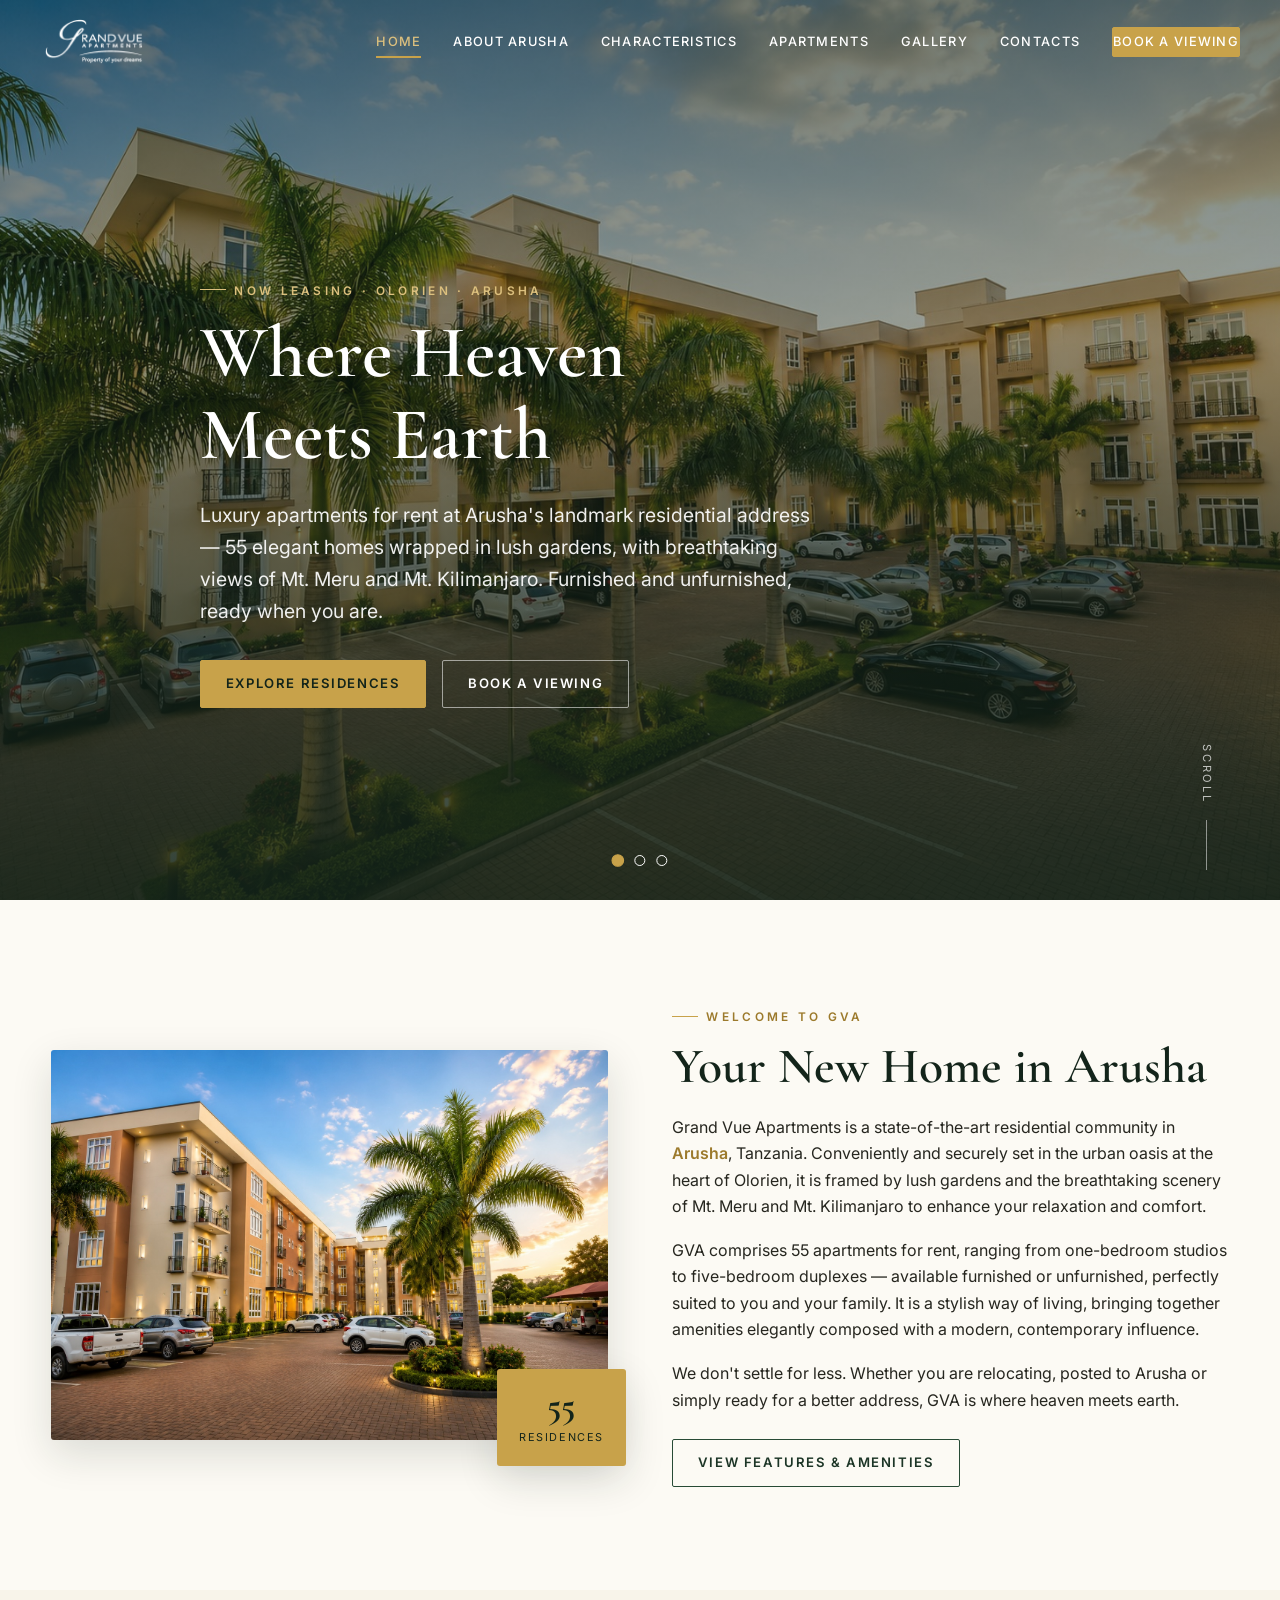
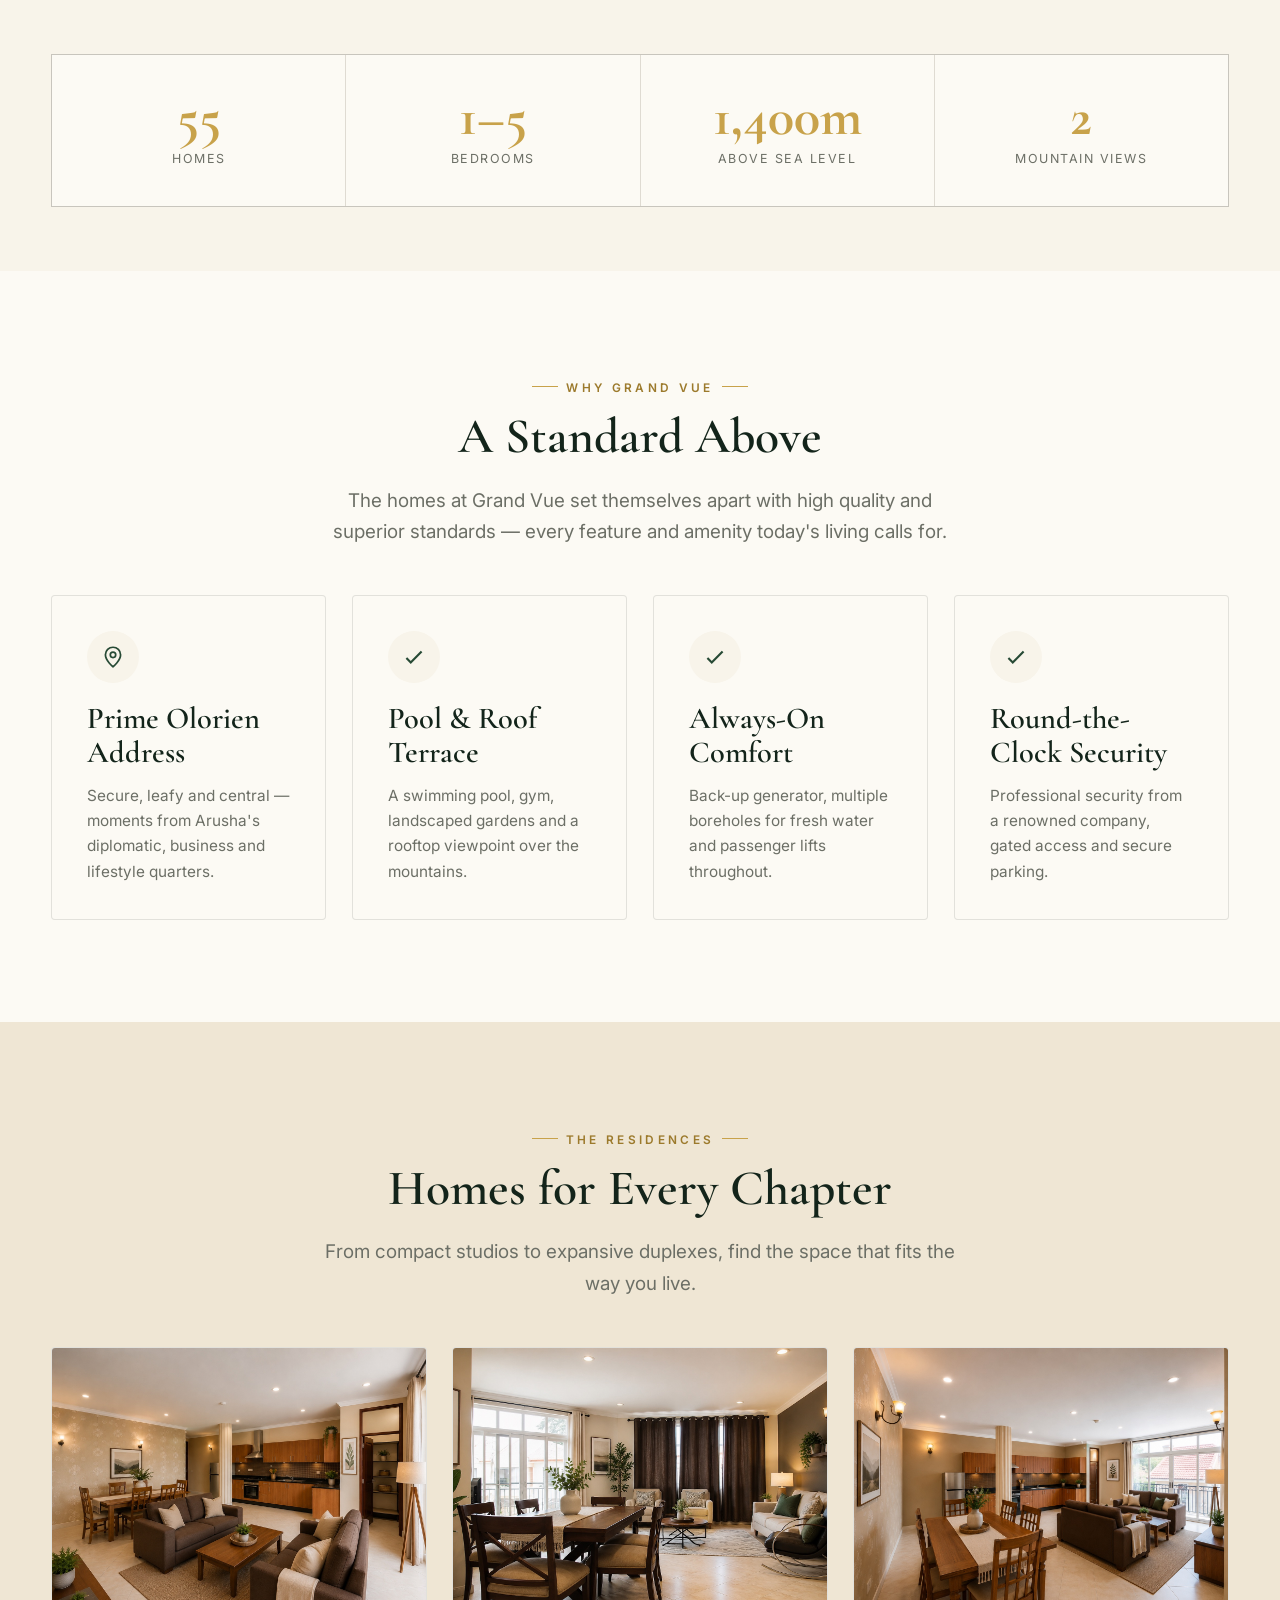
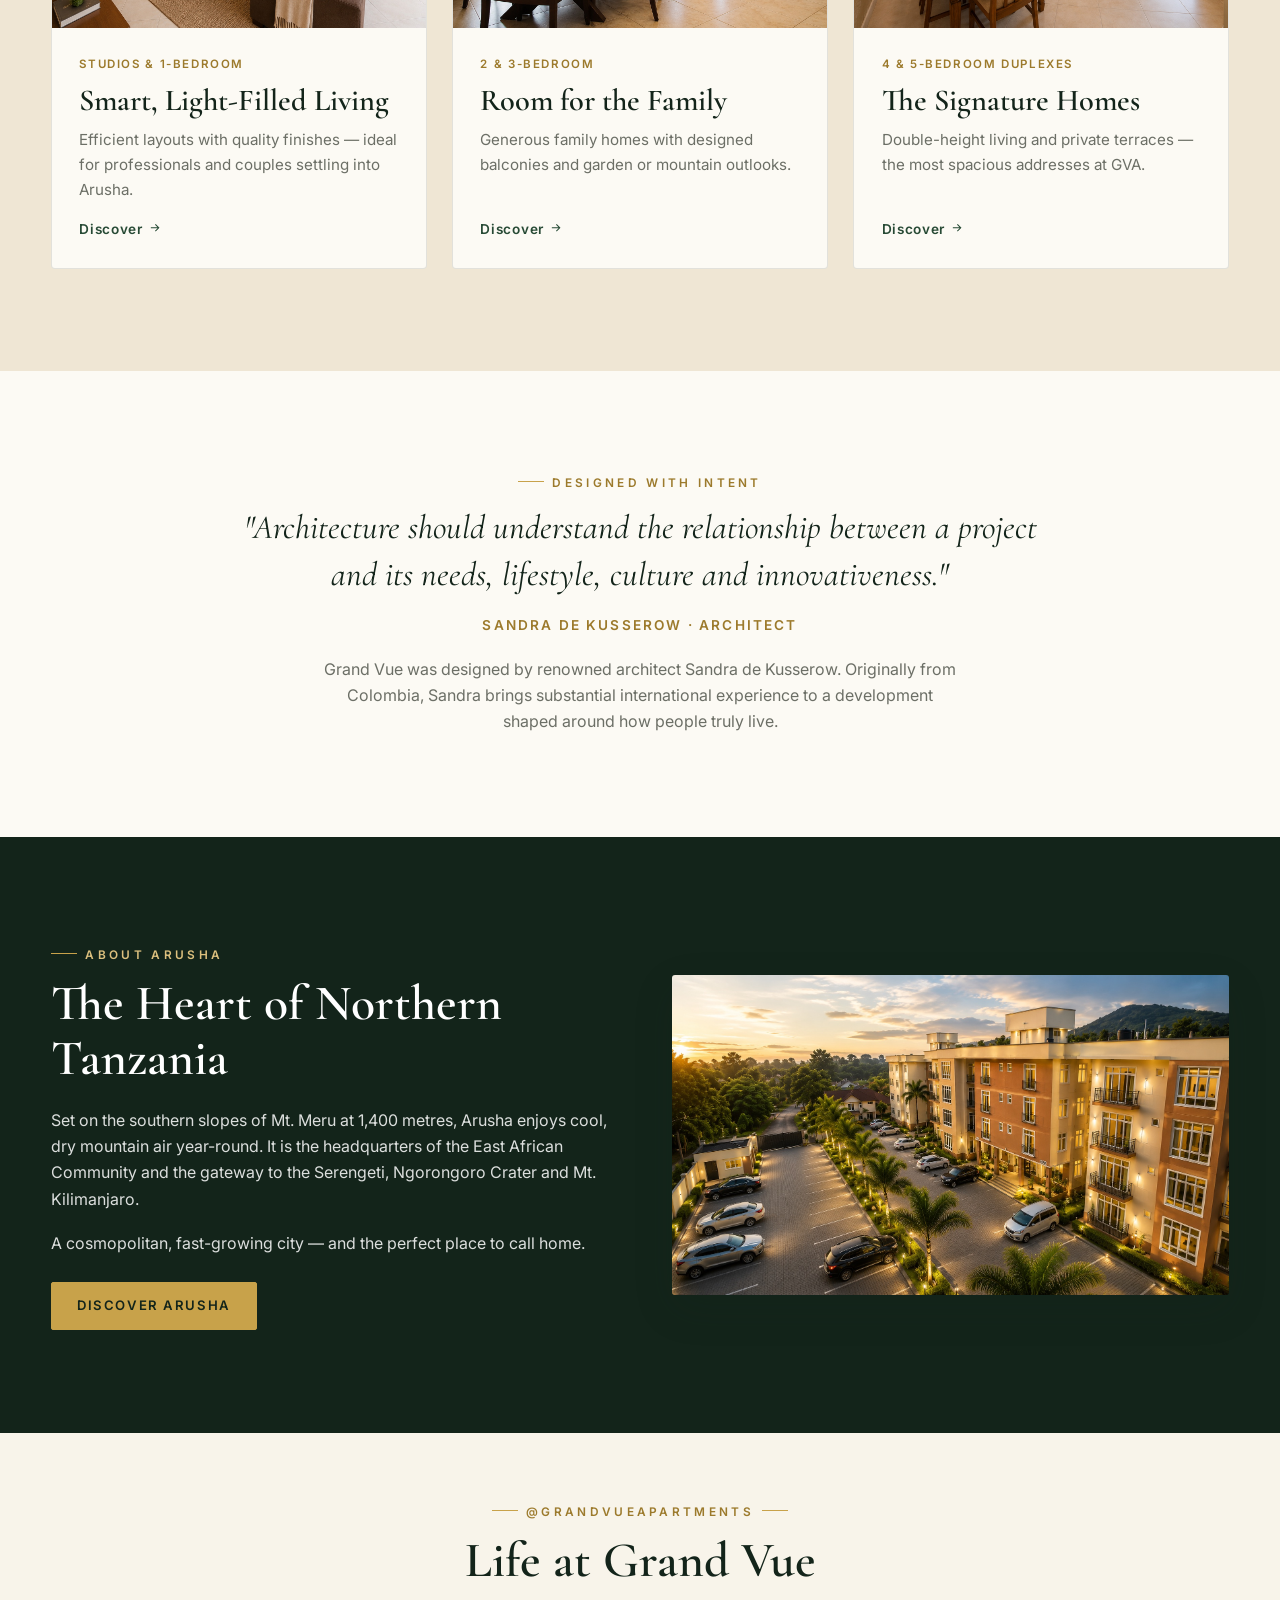
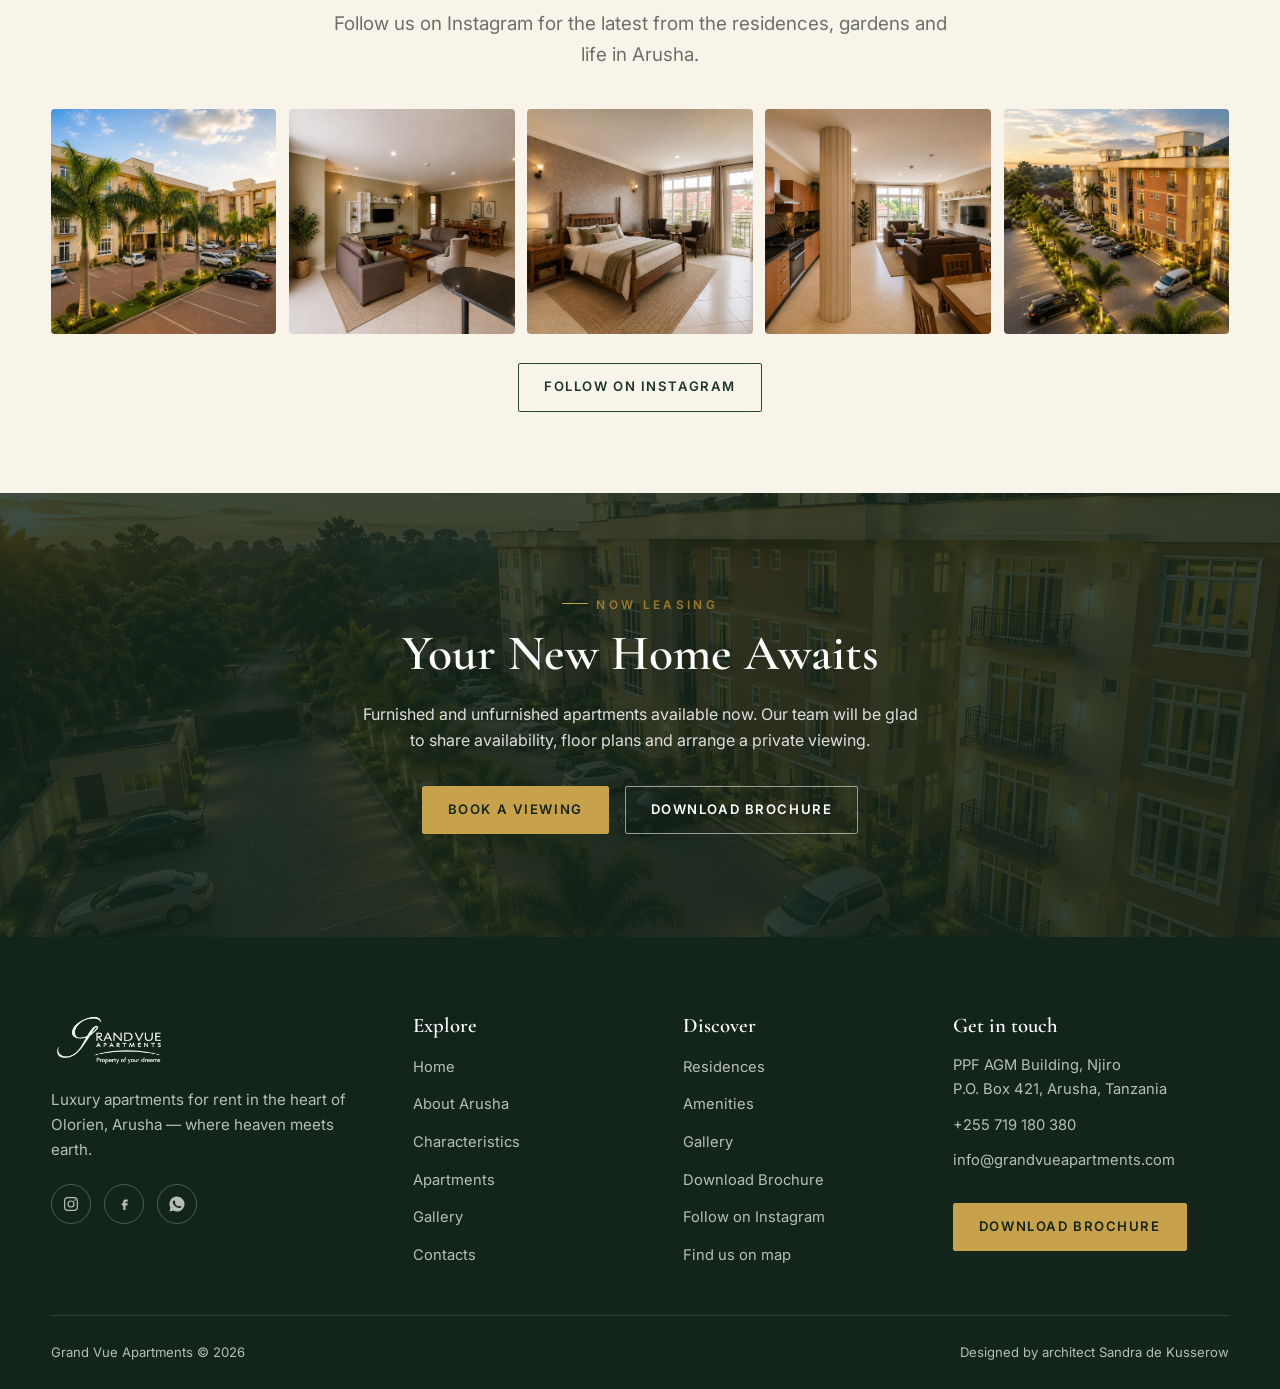
==== index.html @ 09682415 "Grand Vue site refresh: rental focus, real photography, Instagram integration - Replace old renders " ====
<!DOCTYPE html>
<html lang="en">
<head>
<meta charset="utf-8">
<meta name="viewport" content="width=device-width,initial-scale=1">
<title>Grand Vue Apartments | Luxury Apartments for Rent — Olorien, Arusha</title>
<meta name="description" content="Now leasing — Grand Vue Apartments, 55 luxury residences for rent in the heart of Olorien, Arusha. Furnished &amp; unfurnished homes with pool, gym, gardens and views of Mt. Meru and Mt. Kilimanjaro.">
<link rel="icon" href="assets/img/logo.png">
<link rel="preconnect" href="https://fonts.googleapis.com">
<link rel="preconnect" href="https://fonts.gstatic.com" crossorigin>
<link href="https://fonts.googleapis.com/css2?family=Cormorant+Garamond:ital,wght@0,500;0,600;1,500;1,600&family=Inter:wght@400;500;600&display=swap" rel="stylesheet">
<link rel="stylesheet" href="assets/css/style.css">
</head>
<body data-page="index.html">

<!-- HERO -->
<section class="hero">
  <div class="hero-slides">
    <div class="hero-slide active" style="background-image:url('assets/img/grand-vue-apartments-exterior-front.jpg')"></div>
    <div class="hero-slide" style="background-image:url('assets/img/grand-vue-apartments-exterior-palm-courtyard.jpg')"></div>
    <div class="hero-slide" style="background-image:url('assets/img/grand-vue-apartments-exterior-aerial-sunset.jpg')"></div>
  </div>
  <div class="hero-inner">
    <span class="eyebrow">Now Leasing · Olorien · Arusha</span>
    <h1>Where Heaven<br>Meets Earth</h1>
    <p>Luxury apartments for rent at Arusha's landmark residential address — 55 elegant homes wrapped in lush gardens, with breathtaking views of Mt. Meru and Mt. Kilimanjaro. Furnished and unfurnished, ready when you are.</p>
    <div class="hero-actions">
      <a href="apartments.html" class="btn btn-gold">Explore Residences</a>
      <a href="contacts.html" class="btn btn-outline">Book a Viewing</a>
    </div>
  </div>
  <div class="hero-dots" aria-label="Slideshow controls"></div>
  <div class="scroll-cue">Scroll</div>
</section>

<!-- WELCOME -->
<section class="section">
  <div class="container split">
    <div class="split-media" data-reveal>
      <img src="assets/img/grand-vue-apartments-exterior-palm-courtyard.jpg" alt="Grand Vue Apartments courtyard with palms and gardens at golden hour">
      <div class="badge"><b>55</b><span>Residences</span></div>
    </div>
    <div data-reveal data-delay="1">
      <span class="eyebrow">Welcome to GVA</span>
      <h2>Your New Home in Arusha</h2>
      <p>Grand Vue Apartments is a state-of-the-art residential community in <a href="about-arusha.html" style="color:var(--gold-dark);font-weight:600">Arusha</a>, Tanzania. Conveniently and securely set in the urban oasis at the heart of Olorien, it is framed by lush gardens and the breathtaking scenery of Mt. Meru and Mt. Kilimanjaro to enhance your relaxation and comfort.</p>
      <p>GVA comprises 55 apartments for rent, ranging from one-bedroom studios to five-bedroom duplexes — available furnished or unfurnished, perfectly suited to you and your family. It is a stylish way of living, bringing together amenities elegantly composed with a modern, contemporary influence.</p>
      <p style="margin-bottom:1.6rem">We don't settle for less. Whether you are relocating, posted to Arusha or simply ready for a better address, GVA is where heaven meets earth.</p>
      <a href="characteristics.html" class="btn btn-ghost">View Features &amp; Amenities</a>
    </div>
  </div>
</section>

<!-- STATS -->
<section class="section tight bg-cream">
  <div class="container">
    <div class="stats" data-reveal>
      <div class="stat"><b>55</b><span>Homes</span></div>
      <div class="stat"><b>1&ndash;5</b><span>Bedrooms</span></div>
      <div class="stat"><b>1,400m</b><span>Above Sea Level</span></div>
      <div class="stat"><b>2</b><span>Mountain Views</span></div>
    </div>
  </div>
</section>

<!-- HIGHLIGHTS -->
<section class="section">
  <div class="container">
    <div class="center" data-reveal style="max-width:640px;margin-inline:auto;margin-bottom:3rem">
      <span class="eyebrow">Why Grand Vue</span>
      <h2>A Standard Above</h2>
      <p class="lead">The homes at Grand Vue set themselves apart with high quality and superior standards — every feature and amenity today's living calls for.</p>
    </div>
    <div class="grid grid-4">
      <div class="card" data-reveal>
        <div class="ic" data-icon="pin"></div>
        <h3>Prime Olorien Address</h3>
        <p>Secure, leafy and central — moments from Arusha's diplomatic, business and lifestyle quarters.</p>
      </div>
      <div class="card" data-reveal data-delay="1">
        <div class="ic" data-icon="check"></div>
        <h3>Pool &amp; Roof Terrace</h3>
        <p>A swimming pool, gym, landscaped gardens and a rooftop viewpoint over the mountains.</p>
      </div>
      <div class="card" data-reveal data-delay="2">
        <div class="ic" data-icon="check"></div>
        <h3>Always-On Comfort</h3>
        <p>Back-up generator, multiple boreholes for fresh water and passenger lifts throughout.</p>
      </div>
      <div class="card" data-reveal data-delay="3">
        <div class="ic" data-icon="check"></div>
        <h3>Round-the-Clock Security</h3>
        <p>Professional security from a renowned company, gated access and secure parking.</p>
      </div>
    </div>
  </div>
</section>

<!-- RESIDENCES TEASER -->
<section class="section bg-sand">
  <div class="container">
    <div class="center" data-reveal style="max-width:640px;margin-inline:auto;margin-bottom:3rem">
      <span class="eyebrow">The Residences</span>
      <h2>Homes for Every Chapter</h2>
      <p class="lead">From compact studios to expansive duplexes, find the space that fits the way you live.</p>
    </div>
    <div class="grid grid-3">
      <article class="res-card" data-reveal>
        <div class="media"><img src="assets/img/grand-vue-apartments-living-room-twin-sofas.jpg" alt="Furnished living room with twin sofas at Grand Vue Apartments"></div>
        <div class="body">
          <span class="tag">Studios &amp; 1-Bedroom</span>
          <h3>Smart, Light-Filled Living</h3>
          <p>Efficient layouts with quality finishes — ideal for professionals and couples settling into Arusha.</p>
          <a href="apartments.html" class="arrow">Discover <span data-icon="arrow"></span></a>
        </div>
      </article>
      <article class="res-card" data-reveal data-delay="1">
        <div class="media"><img src="assets/img/grand-vue-apartments-dining-living-area.jpg" alt="Open dining and living area in a family apartment at Grand Vue"></div>
        <div class="body">
          <span class="tag">2 &amp; 3-Bedroom</span>
          <h3>Room for the Family</h3>
          <p>Generous family homes with designed balconies and garden or mountain outlooks.</p>
          <a href="apartments.html" class="arrow">Discover <span data-icon="arrow"></span></a>
        </div>
      </article>
      <article class="res-card" data-reveal data-delay="2">
        <div class="media"><img src="assets/img/grand-vue-apartments-open-plan-kitchen-dining-living.jpg" alt="Open-plan kitchen, dining and living space in a duplex at Grand Vue"></div>
        <div class="body">
          <span class="tag">4 &amp; 5-Bedroom Duplexes</span>
          <h3>The Signature Homes</h3>
          <p>Double-height living and private terraces — the most spacious addresses at GVA.</p>
          <a href="apartments.html" class="arrow">Discover <span data-icon="arrow"></span></a>
        </div>
      </article>
    </div>
  </div>
</section>

<!-- ARCHITECT QUOTE -->
<section class="section">
  <div class="container quote" data-reveal>
    <span class="eyebrow center" style="display:block">Designed With Intent</span>
    <blockquote>"Architecture should understand the relationship between a project and its needs, lifestyle, culture and innovativeness."</blockquote>
    <p class="by">Sandra de Kusserow · Architect</p>
    <p style="color:var(--muted);max-width:640px;margin:1.2rem auto 0">Grand Vue was designed by renowned architect Sandra de Kusserow. Originally from Colombia, Sandra brings substantial international experience to a development shaped around how people truly live.</p>
  </div>
</section>

<!-- LOCATION TEASER -->
<section class="section bg-green">
  <div class="container split">
    <div data-reveal>
      <span class="eyebrow">About Arusha</span>
      <h2>The Heart of Northern Tanzania</h2>
      <p>Set on the southern slopes of Mt. Meru at 1,400 metres, Arusha enjoys cool, dry mountain air year-round. It is the headquarters of the East African Community and the gateway to the Serengeti, Ngorongoro Crater and Mt. Kilimanjaro.</p>
      <p style="margin-bottom:1.6rem">A cosmopolitan, fast-growing city — and the perfect place to call home.</p>
      <a href="about-arusha.html" class="btn btn-gold">Discover Arusha</a>
    </div>
    <div class="split-media" data-reveal data-delay="1">
      <img src="assets/img/grand-vue-apartments-exterior-aerial-sunset.jpg" alt="Aerial sunset view of Grand Vue Apartments in Olorien, Arusha">
    </div>
  </div>
</section>

<!-- INSTAGRAM -->
<section class="section tight bg-cream">
  <div class="container">
    <div class="center" data-reveal style="max-width:640px;margin-inline:auto;margin-bottom:2.4rem">
      <span class="eyebrow">@grandvueapartments</span>
      <h2>Life at Grand Vue</h2>
      <p class="lead">Follow us on Instagram for the latest from the residences, gardens and life in Arusha.</p>
    </div>
    <div class="ig-strip" data-reveal>
      <a href="https://www.instagram.com/grandvueapartments/" target="_blank" rel="noopener" aria-label="Grand Vue Apartments on Instagram"><img src="assets/img/grand-vue-apartments-exterior-front.jpg" alt="Grand Vue Apartments front elevation with palm-lined parking" loading="lazy"><span class="ig-ic" data-icon="ig"></span></a>
      <a href="https://www.instagram.com/grandvueapartments/" target="_blank" rel="noopener" aria-label="Grand Vue Apartments on Instagram"><img src="assets/img/grand-vue-apartments-living-room-lounge-tv-01.jpg" alt="Furnished lounge with TV at Grand Vue Apartments" loading="lazy"><span class="ig-ic" data-icon="ig"></span></a>
      <a href="https://www.instagram.com/grandvueapartments/" target="_blank" rel="noopener" aria-label="Grand Vue Apartments on Instagram"><img src="assets/img/grand-vue-apartments-master-bedroom-balcony-view.jpg" alt="Master bedroom with balcony view at Grand Vue Apartments" loading="lazy"><span class="ig-ic" data-icon="ig"></span></a>
      <a href="https://www.instagram.com/grandvueapartments/" target="_blank" rel="noopener" aria-label="Grand Vue Apartments on Instagram"><img src="assets/img/grand-vue-apartments-kitchen-open-plan.jpg" alt="Modern open-plan kitchen at Grand Vue Apartments" loading="lazy"><span class="ig-ic" data-icon="ig"></span></a>
      <a href="https://www.instagram.com/grandvueapartments/" target="_blank" rel="noopener" aria-label="Grand Vue Apartments on Instagram"><img src="assets/img/grand-vue-apartments-exterior-aerial-sunset.jpg" alt="Sunset over Grand Vue Apartments, Arusha" loading="lazy"><span class="ig-ic" data-icon="ig"></span></a>
    </div>
    <p class="center" style="margin-top:1.8rem" data-reveal><a href="https://www.instagram.com/grandvueapartments/" target="_blank" rel="noopener" class="btn btn-ghost">Follow on Instagram</a></p>
  </div>
</section>

<!-- CTA -->
<section class="cta-band" style="background-image:url('assets/img/grand-vue-apartments-exterior-aerial-sunset.jpg')">
  <div class="container" data-reveal>
    <span class="eyebrow center" style="display:block">Now Leasing</span>
    <h2>Your New Home Awaits</h2>
    <p>Furnished and unfurnished apartments available now. Our team will be glad to share availability, floor plans and arrange a private viewing.</p>
    <div class="cta-actions">
      <a href="contacts.html" class="btn btn-gold">Book a Viewing</a>
      <a href="assets/GVA-Brochure.pdf" target="_blank" rel="noopener" class="btn btn-outline">Download Brochure</a>
    </div>
  </div>
</section>

<script src="assets/js/main.js"></script>
</body>
</html>
---- assets/css/style.css ----
/* ===========================================================
   Grand Vue Apartments — 2026 refresh
   Palette: deep forest green + brass gold + warm cream
   Type: Cormorant Garamond (display) + Inter (body)
   =========================================================== */

:root{
  --green-900:#13241a;
  --green-800:#1c3526;
  --green-700:#274a35;
  --green-600:#356147;
  --gold:#c8a24a;
  --gold-light:#dcc07e;
  --gold-dark:#9c7a2c;
  --cream:#f8f4ea;
  --sand:#efe6d4;
  --paper:#fcfaf4;
  --ink:#26261f;
  --muted:#6c6f66;
  --line:rgba(0,0,0,.10);
  --white:#ffffff;
  --shadow-sm:0 4px 18px rgba(19,36,26,.08);
  --shadow-md:0 14px 40px rgba(19,36,26,.14);
  --header-h:84px;
  --maxw:1200px;
  --ease:cubic-bezier(.22,.61,.36,1);
}

*,*::before,*::after{box-sizing:border-box}
html{scroll-behavior:smooth}
body{
  margin:0;
  font-family:"Inter",-apple-system,BlinkMacSystemFont,"Segoe UI",sans-serif;
  color:var(--ink);
  background:var(--paper);
  line-height:1.65;
  -webkit-font-smoothing:antialiased;
  overflow-x:hidden;
}
img{max-width:100%;display:block}
a{color:inherit;text-decoration:none}
h1,h2,h3,h4{font-family:"Cormorant Garamond",Georgia,serif;font-weight:600;line-height:1.12;margin:0 0 .4em;color:var(--green-900)}
h1{font-size:clamp(2.6rem,6vw,4.6rem)}
h2{font-size:clamp(2rem,4vw,3.1rem)}
h3{font-size:clamp(1.4rem,2.4vw,1.9rem)}
p{margin:0 0 1.1em}
.container{width:min(var(--maxw),92%);margin-inline:auto}
.eyebrow{
  font-family:"Inter",sans-serif;
  font-size:.74rem;letter-spacing:.28em;text-transform:uppercase;
  color:var(--gold-dark);font-weight:600;margin:0 0 .9em;display:inline-block;
}
.eyebrow::before{content:"";display:inline-block;width:26px;height:1px;background:var(--gold);vertical-align:middle;margin-right:.7em;transform:translateY(-2px)}
.lead{font-size:1.18rem;color:var(--muted)}
.center{text-align:center}
.center .eyebrow::after{content:"";display:inline-block;width:26px;height:1px;background:var(--gold);vertical-align:middle;margin-left:.7em;transform:translateY(-2px)}

/* ---------- Buttons ---------- */
.btn{
  display:inline-flex;align-items:center;gap:.55em;
  font-family:"Inter",sans-serif;font-weight:600;font-size:.82rem;
  letter-spacing:.12em;text-transform:uppercase;
  padding:.95em 1.9em;border-radius:2px;cursor:pointer;border:1px solid transparent;
  transition:all .35s var(--ease);
}
.btn-gold{background:var(--gold);color:var(--green-900);border-color:var(--gold)}
.btn-gold:hover{background:var(--gold-dark);border-color:var(--gold-dark);color:#fff;transform:translateY(-2px);box-shadow:var(--shadow-sm)}
.btn-outline{background:transparent;color:#fff;border-color:rgba(255,255,255,.55)}
.btn-outline:hover{background:#fff;color:var(--green-900);border-color:#fff;transform:translateY(-2px)}
.btn-dark{background:var(--green-800);color:#fff;border-color:var(--green-800)}
.btn-dark:hover{background:var(--green-900);transform:translateY(-2px);box-shadow:var(--shadow-sm)}
.btn-ghost{background:transparent;color:var(--green-800);border-color:var(--green-700)}
.btn-ghost:hover{background:var(--green-800);color:#fff;transform:translateY(-2px)}

/* ---------- Header ---------- */
.site-header{
  position:fixed;inset:0 0 auto 0;z-index:100;height:var(--header-h);
  display:flex;align-items:center;
  transition:background .4s var(--ease),box-shadow .4s var(--ease),height .4s var(--ease);
}
.site-header .container{display:flex;align-items:center;justify-content:space-between;gap:1.5rem;width:min(var(--maxw),94%)}
.brand{display:flex;align-items:center;gap:.7rem}
.brand img{height:50px;width:auto;filter:brightness(0) invert(1)}
.nav{display:flex;align-items:center;gap:2rem}
.nav a{
  font-size:.8rem;letter-spacing:.1em;text-transform:uppercase;font-weight:500;
  color:#fff;position:relative;padding:.3em 0;transition:color .3s;
}
.nav a::after{content:"";position:absolute;left:0;bottom:-2px;width:0;height:2px;background:var(--gold);transition:width .3s var(--ease)}
.nav a:hover::after,.nav a.active::after{width:100%}
.nav a.active{color:var(--gold-light)}
.header-cta{display:inline-flex}
/* scrolled state */
.site-header.scrolled{background:var(--green-900);box-shadow:0 6px 24px rgba(0,0,0,.18);height:72px}
/* solid header on interior pages before scroll */
.site-header.solid{background:var(--green-900)}

.nav-toggle{display:none;background:none;border:0;cursor:pointer;width:34px;height:26px;position:relative;z-index:120}
.nav-toggle span{position:absolute;left:0;height:2px;width:100%;background:#fff;transition:.3s var(--ease)}
.nav-toggle span:nth-child(1){top:2px}
.nav-toggle span:nth-child(2){top:12px}
.nav-toggle span:nth-child(3){top:22px}
body.nav-open .nav-toggle span:nth-child(1){top:12px;transform:rotate(45deg)}
body.nav-open .nav-toggle span:nth-child(2){opacity:0}
body.nav-open .nav-toggle span:nth-child(3){top:12px;transform:rotate(-45deg)}

/* ---------- Hero ---------- */
.hero{position:relative;min-height:100vh;display:flex;align-items:center;color:#fff;overflow:hidden}
.hero-slides{position:absolute;inset:0;z-index:0}
.hero-slide{position:absolute;inset:0;background-size:cover;background-position:center;opacity:0;transform:scale(1.08);transition:opacity 1.6s var(--ease),transform 7s linear}
.hero-slide.active{opacity:1;transform:scale(1)}
.hero::after{content:"";position:absolute;inset:0;z-index:1;
  background:linear-gradient(180deg,rgba(19,36,26,.60) 0%,rgba(19,36,26,.42) 38%,rgba(19,36,26,.62) 62%,rgba(19,36,26,.88) 100%)}
.hero-inner{position:relative;z-index:2;width:min(var(--maxw),92%);margin-inline:auto;padding-top:var(--header-h);max-width:880px}
.hero h1{color:#fff;text-shadow:0 2px 30px rgba(0,0,0,.35);margin-bottom:.3em}
.hero .eyebrow{color:var(--gold-light)}
.hero .eyebrow::before{background:var(--gold-light)}
.hero p{font-size:1.22rem;max-width:620px;color:rgba(255,255,255,.92);margin-bottom:2rem}
.hero-actions{display:flex;gap:1rem;flex-wrap:wrap}
.hero-dots{position:absolute;bottom:34px;left:50%;transform:translateX(-50%);z-index:3;display:flex;gap:.7rem}
.hero-dots button{width:11px;height:11px;border-radius:50%;border:1px solid #fff;background:transparent;cursor:pointer;padding:0;transition:.3s}
.hero-dots button.active{background:var(--gold);border-color:var(--gold);transform:scale(1.15)}
.scroll-cue{position:absolute;bottom:30px;right:5%;z-index:3;writing-mode:vertical-rl;font-size:.7rem;letter-spacing:.25em;text-transform:uppercase;color:rgba(255,255,255,.7);display:flex;align-items:center;gap:1rem}
.scroll-cue::after{content:"";width:1px;height:50px;background:rgba(255,255,255,.5);animation:cue 2s var(--ease) infinite}
@keyframes cue{0%{transform:scaleY(0);transform-origin:top}50%{transform:scaleY(1);transform-origin:top}51%{transform-origin:bottom}100%{transform:scaleY(0);transform-origin:bottom}}

/* ---------- Page banner (interior) ---------- */
.page-banner{position:relative;min-height:52vh;display:flex;align-items:center;color:#fff;background-size:cover;background-position:center;margin-bottom:0}
.page-banner::after{content:"";position:absolute;inset:0;background:linear-gradient(180deg,rgba(19,36,26,.5),rgba(19,36,26,.78))}
.page-banner .container{position:relative;z-index:2;padding-top:var(--header-h)}
.page-banner h1{color:#fff}
.crumbs{font-size:.8rem;letter-spacing:.06em;color:rgba(255,255,255,.8)}
.crumbs a:hover{color:var(--gold-light)}

/* ---------- Sections ---------- */
section{position:relative}
.section{padding:clamp(4rem,8vw,7rem) 0}
.section.tight{padding:clamp(3rem,5vw,4.5rem) 0}
.bg-cream{background:var(--cream)}
.bg-sand{background:var(--sand)}
.bg-green{background:var(--green-900);color:rgba(255,255,255,.85)}
.bg-green h1,.bg-green h2,.bg-green h3{color:#fff}
.bg-green .eyebrow{color:var(--gold-light)}

.split{display:grid;grid-template-columns:1fr 1fr;gap:clamp(2rem,5vw,4.5rem);align-items:center}
.split.reverse .split-media{order:2}
.split-media{position:relative}
.split-media img{border-radius:3px;box-shadow:var(--shadow-md);width:100%;height:100%;object-fit:cover}
.split-media .badge{position:absolute;bottom:-26px;right:-18px;background:var(--gold);color:var(--green-900);padding:1.1rem 1.4rem;border-radius:3px;box-shadow:var(--shadow-md);text-align:center}
.split-media .badge b{font-family:"Cormorant Garamond",serif;font-size:2.2rem;display:block;line-height:1}
.split-media .badge span{font-size:.68rem;letter-spacing:.14em;text-transform:uppercase}

/* ---------- Stats ---------- */
.stats{display:grid;grid-template-columns:repeat(4,1fr);gap:1px;background:var(--line);border:1px solid var(--line)}
.stat{background:var(--paper);padding:2.2rem 1rem;text-align:center}
.bg-green .stats{background:rgba(255,255,255,.12);border-color:rgba(255,255,255,.12)}
.bg-green .stat{background:var(--green-900)}
.stat b{font-family:"Cormorant Garamond",serif;font-size:clamp(2.4rem,5vw,3.4rem);color:var(--gold);display:block;line-height:1}
.stat span{font-size:.78rem;letter-spacing:.12em;text-transform:uppercase;color:var(--muted)}
.bg-green .stat span{color:rgba(255,255,255,.7)}

/* ---------- Feature cards ---------- */
.grid{display:grid;gap:1.6rem}
.grid-3{grid-template-columns:repeat(3,1fr)}
.grid-4{grid-template-columns:repeat(4,1fr)}
.grid-2{grid-template-columns:repeat(2,1fr)}
.card{background:var(--paper);border:1px solid var(--line);border-radius:4px;padding:2.2rem;transition:transform .4s var(--ease),box-shadow .4s var(--ease),border-color .4s}
.card:hover{transform:translateY(-6px);box-shadow:var(--shadow-md);border-color:transparent}
.card .ic{width:52px;height:52px;display:grid;place-items:center;border-radius:50%;background:var(--cream);color:var(--green-700);margin-bottom:1.2rem}
.card .ic svg{width:26px;height:26px}
.card h3{margin-bottom:.4em}
.card p{color:var(--muted);margin:0;font-size:.96rem}

/* amenity list */
.amenity-grid{display:grid;grid-template-columns:repeat(3,1fr);gap:1.4rem 2.2rem}
.amenity{display:flex;align-items:flex-start;gap:.9rem;padding-bottom:1.2rem;border-bottom:1px solid var(--line)}
.amenity svg{width:22px;height:22px;color:var(--gold-dark);flex:0 0 auto;margin-top:3px}
.amenity b{display:block;font-family:"Inter",sans-serif;font-weight:600;color:var(--ink)}
.amenity small{color:var(--muted);font-size:.85rem}

/* residences */
.res-card{background:var(--paper);border:1px solid var(--line);border-radius:4px;overflow:hidden;display:flex;flex-direction:column;transition:transform .4s var(--ease),box-shadow .4s var(--ease)}
.res-card:hover{transform:translateY(-6px);box-shadow:var(--shadow-md)}
.res-card .media{aspect-ratio:4/3;overflow:hidden}
.res-card .media img{width:100%;height:100%;object-fit:cover;transition:transform .8s var(--ease)}
.res-card:hover .media img{transform:scale(1.07)}
.res-card .body{padding:1.7rem;display:flex;flex-direction:column;gap:.6rem;flex:1}
.res-card .tag{font-size:.72rem;letter-spacing:.14em;text-transform:uppercase;color:var(--gold-dark);font-weight:600}
.res-card h3{margin:0}
.res-card p{color:var(--muted);font-size:.95rem;margin:0;flex:1}
.res-card .arrow{font-weight:600;color:var(--green-700);font-size:.85rem;letter-spacing:.05em;display:inline-flex;align-items:center;gap:.4em;margin-top:.4rem}
.res-card:hover .arrow{color:var(--gold-dark)}

/* ---------- Gallery ---------- */
.gallery-grid{display:grid;grid-template-columns:repeat(3,1fr);gap:1rem}
.gallery-grid .gitem{position:relative;overflow:hidden;border-radius:4px;cursor:pointer;aspect-ratio:16/10}
.gallery-grid .gitem img{width:100%;height:100%;object-fit:cover;transition:transform .8s var(--ease)}
.gallery-grid .gitem:hover img{transform:scale(1.08)}
.gallery-grid .gitem::after{content:"⤢";position:absolute;inset:0;display:grid;place-items:center;color:#fff;font-size:1.6rem;background:rgba(19,36,26,.35);opacity:0;transition:.4s}
.gallery-grid .gitem:hover::after{opacity:1}
.gallery-grid .wide{grid-column:span 2}

/* lightbox */
.lightbox{position:fixed;inset:0;z-index:200;background:rgba(10,18,13,.94);display:none;align-items:center;justify-content:center;padding:4vw}
.lightbox.open{display:flex}
.lightbox img{max-width:92vw;max-height:86vh;border-radius:3px;box-shadow:0 20px 60px rgba(0,0,0,.5)}
.lightbox .lb-close,.lightbox .lb-nav{position:absolute;background:rgba(255,255,255,.12);border:1px solid rgba(255,255,255,.3);color:#fff;width:50px;height:50px;border-radius:50%;cursor:pointer;font-size:1.3rem;display:grid;place-items:center;transition:.3s}
.lightbox .lb-close:hover,.lightbox .lb-nav:hover{background:var(--gold);color:var(--green-900);border-color:var(--gold)}
.lightbox .lb-close{top:24px;right:24px}
.lightbox .lb-prev{left:24px;top:50%;transform:translateY(-50%)}
.lightbox .lb-next{right:24px;top:50%;transform:translateY(-50%)}

/* ---------- Instagram strip ---------- */
.ig-strip{display:grid;grid-template-columns:repeat(5,1fr);gap:.8rem}
.ig-strip a{position:relative;display:block;overflow:hidden;border-radius:4px;aspect-ratio:1/1}
.ig-strip img{width:100%;height:100%;object-fit:cover;transition:transform .8s var(--ease)}
.ig-strip a:hover img{transform:scale(1.08)}
.ig-strip a::after{content:"";position:absolute;inset:0;background:rgba(19,36,26,.45);opacity:0;transition:.4s}
.ig-strip a:hover::after{opacity:1}
.ig-strip a .ig-ic{position:absolute;inset:0;display:grid;place-items:center;z-index:2;color:#fff;opacity:0;transition:.4s}
.ig-strip a:hover .ig-ic{opacity:1}
.ig-strip a .ig-ic svg{width:30px;height:30px}
@media(max-width:960px){.ig-strip{grid-template-columns:repeat(3,1fr)}.ig-strip a:nth-child(n+7){display:none}}
@media(max-width:720px){.ig-strip{grid-template-columns:repeat(2,1fr)}}

/* ---------- Architect quote ---------- */
.quote{max-width:820px;margin-inline:auto;text-align:center}
.quote blockquote{font-family:"Cormorant Garamond",serif;font-size:clamp(1.5rem,3vw,2.1rem);line-height:1.4;color:var(--green-900);font-style:italic;margin:0 0 1rem}
.quote .by{font-size:.85rem;letter-spacing:.16em;text-transform:uppercase;color:var(--gold-dark);font-weight:600}

/* ---------- CTA band ---------- */
.cta-band{position:relative;color:#fff;text-align:center;background-size:cover;background-position:center;padding:clamp(4rem,8vw,6.5rem) 0}
.cta-band::after{content:"";position:absolute;inset:0;background:linear-gradient(rgba(19,36,26,.82),rgba(19,36,26,.88))}
.cta-band .container{position:relative;z-index:2}
.cta-band h2{color:#fff}
.cta-band p{color:rgba(255,255,255,.85);max-width:560px;margin-inline:auto 0;margin-inline:auto;margin-bottom:2rem}
.cta-actions{display:flex;gap:1rem;justify-content:center;flex-wrap:wrap}

/* ---------- Contact ---------- */
.contact-grid{display:grid;grid-template-columns:1.1fr .9fr;gap:clamp(2rem,5vw,4rem);align-items:start}
.form-field{margin-bottom:1.2rem}
.form-field label{display:block;font-size:.78rem;letter-spacing:.1em;text-transform:uppercase;font-weight:600;color:var(--muted);margin-bottom:.45rem}
.form-field input,.form-field select,.form-field textarea{
  width:100%;padding:.85rem 1rem;border:1px solid var(--line);border-radius:3px;
  font-family:inherit;font-size:.97rem;background:#fff;color:var(--ink);transition:border-color .3s,box-shadow .3s;
}
.form-field input:focus,.form-field select:focus,.form-field textarea:focus{outline:none;border-color:var(--gold);box-shadow:0 0 0 3px rgba(200,162,74,.18)}
.form-row{display:grid;grid-template-columns:1fr 1fr;gap:1.2rem}
.contact-info{background:var(--green-900);color:rgba(255,255,255,.85);padding:2.4rem;border-radius:4px}
.contact-info h3{color:#fff}
.contact-info .ci{display:flex;gap:1rem;align-items:flex-start;padding:1rem 0;border-bottom:1px solid rgba(255,255,255,.12)}
.contact-info .ci:last-child{border-bottom:0}
.contact-info .ci svg{width:22px;height:22px;color:var(--gold);flex:0 0 auto;margin-top:3px}
.contact-info .ci small{display:block;font-size:.72rem;letter-spacing:.12em;text-transform:uppercase;color:rgba(255,255,255,.55)}
.contact-info .ci a,.contact-info .ci span{color:#fff;font-size:1rem}
.contact-info .ci a:hover{color:var(--gold-light)}
.map-embed{margin-top:0;border-radius:4px;overflow:hidden;box-shadow:var(--shadow-sm);line-height:0}
.map-embed iframe{width:100%;height:420px;border:0}
.wa-link{display:inline-flex;align-items:center;gap:.5em;margin-top:1.4rem;color:var(--gold-light);font-weight:600;font-size:.9rem}
.wa-link:hover{color:#fff}
.form-note{font-size:.82rem;color:var(--muted);margin-top:.4rem}

/* ---------- Footer ---------- */
.site-footer{background:var(--green-900);color:rgba(255,255,255,.7);padding-top:clamp(3.5rem,6vw,5rem)}
.footer-top{display:grid;grid-template-columns:1.4fr 1fr 1fr 1.2fr;gap:2.5rem;padding-bottom:3rem;border-bottom:1px solid rgba(255,255,255,.12)}
.site-footer h4{color:#fff;font-size:1.3rem;margin-bottom:1rem}
.site-footer .ftagline{max-width:300px;font-size:.95rem}
.site-footer img.flogo{height:54px;margin-bottom:1.2rem;filter:brightness(0) invert(1);opacity:.95}
.fmenu{list-style:none;padding:0;margin:0;display:flex;flex-direction:column;gap:.7rem}
.fmenu a{font-size:.92rem;transition:color .3s}
.fmenu a:hover{color:var(--gold-light);padding-left:6px}
.fcontact p{font-size:.92rem;margin-bottom:.7rem}
.fcontact a:hover{color:var(--gold-light)}
.fbrochure{margin-top:1.2rem}
.fsocial{display:flex;gap:.8rem;margin-top:1.4rem}
.fsocial a{width:40px;height:40px;border:1px solid rgba(255,255,255,.25);border-radius:50%;display:grid;place-items:center;transition:.3s}
.fsocial a:hover{background:var(--gold);border-color:var(--gold);color:var(--green-900)}
.fsocial svg{width:18px;height:18px}
.footer-bottom{display:flex;justify-content:space-between;align-items:center;flex-wrap:wrap;gap:1rem;padding:1.6rem 0;font-size:.82rem}
.footer-bottom a:hover{color:var(--gold-light)}

/* ---------- Reveal animation ---------- */
[data-reveal]{opacity:0;transform:translateY(30px);transition:opacity .8s var(--ease),transform .8s var(--ease)}
[data-reveal].in{opacity:1;transform:none}
[data-reveal][data-delay="1"]{transition-delay:.12s}
[data-reveal][data-delay="2"]{transition-delay:.24s}
[data-reveal][data-delay="3"]{transition-delay:.36s}

/* ---------- Responsive ---------- */
@media(max-width:960px){
  .grid-4{grid-template-columns:repeat(2,1fr)}
  .grid-3{grid-template-columns:repeat(2,1fr)}
  .amenity-grid{grid-template-columns:repeat(2,1fr)}
  .footer-top{grid-template-columns:1fr 1fr}
  .split{grid-template-columns:1fr}
  .split.reverse .split-media{order:0}
  .split-media .badge{right:18px}
  .contact-grid{grid-template-columns:1fr}
  .gallery-grid .wide{grid-column:span 1}
}
@media(max-width:720px){
  :root{--header-h:70px}
  .nav-toggle{display:block}
  .header-cta{display:none}
  .nav{
    position:fixed;inset:0;background:var(--green-900);flex-direction:column;justify-content:center;
    gap:1.8rem;transform:translateX(100%);transition:transform .45s var(--ease);
  }
  body.nav-open .nav{transform:none}
  .nav a{font-size:1.1rem;color:#fff}
  .stats{grid-template-columns:repeat(2,1fr)}
  .grid-3,.grid-4,.grid-2,.amenity-grid{grid-template-columns:1fr}
  .gallery-grid{grid-template-columns:1fr 1fr}
  .form-row{grid-template-columns:1fr}
  .footer-top{grid-template-columns:1fr}
  .hero p{font-size:1.05rem}
}
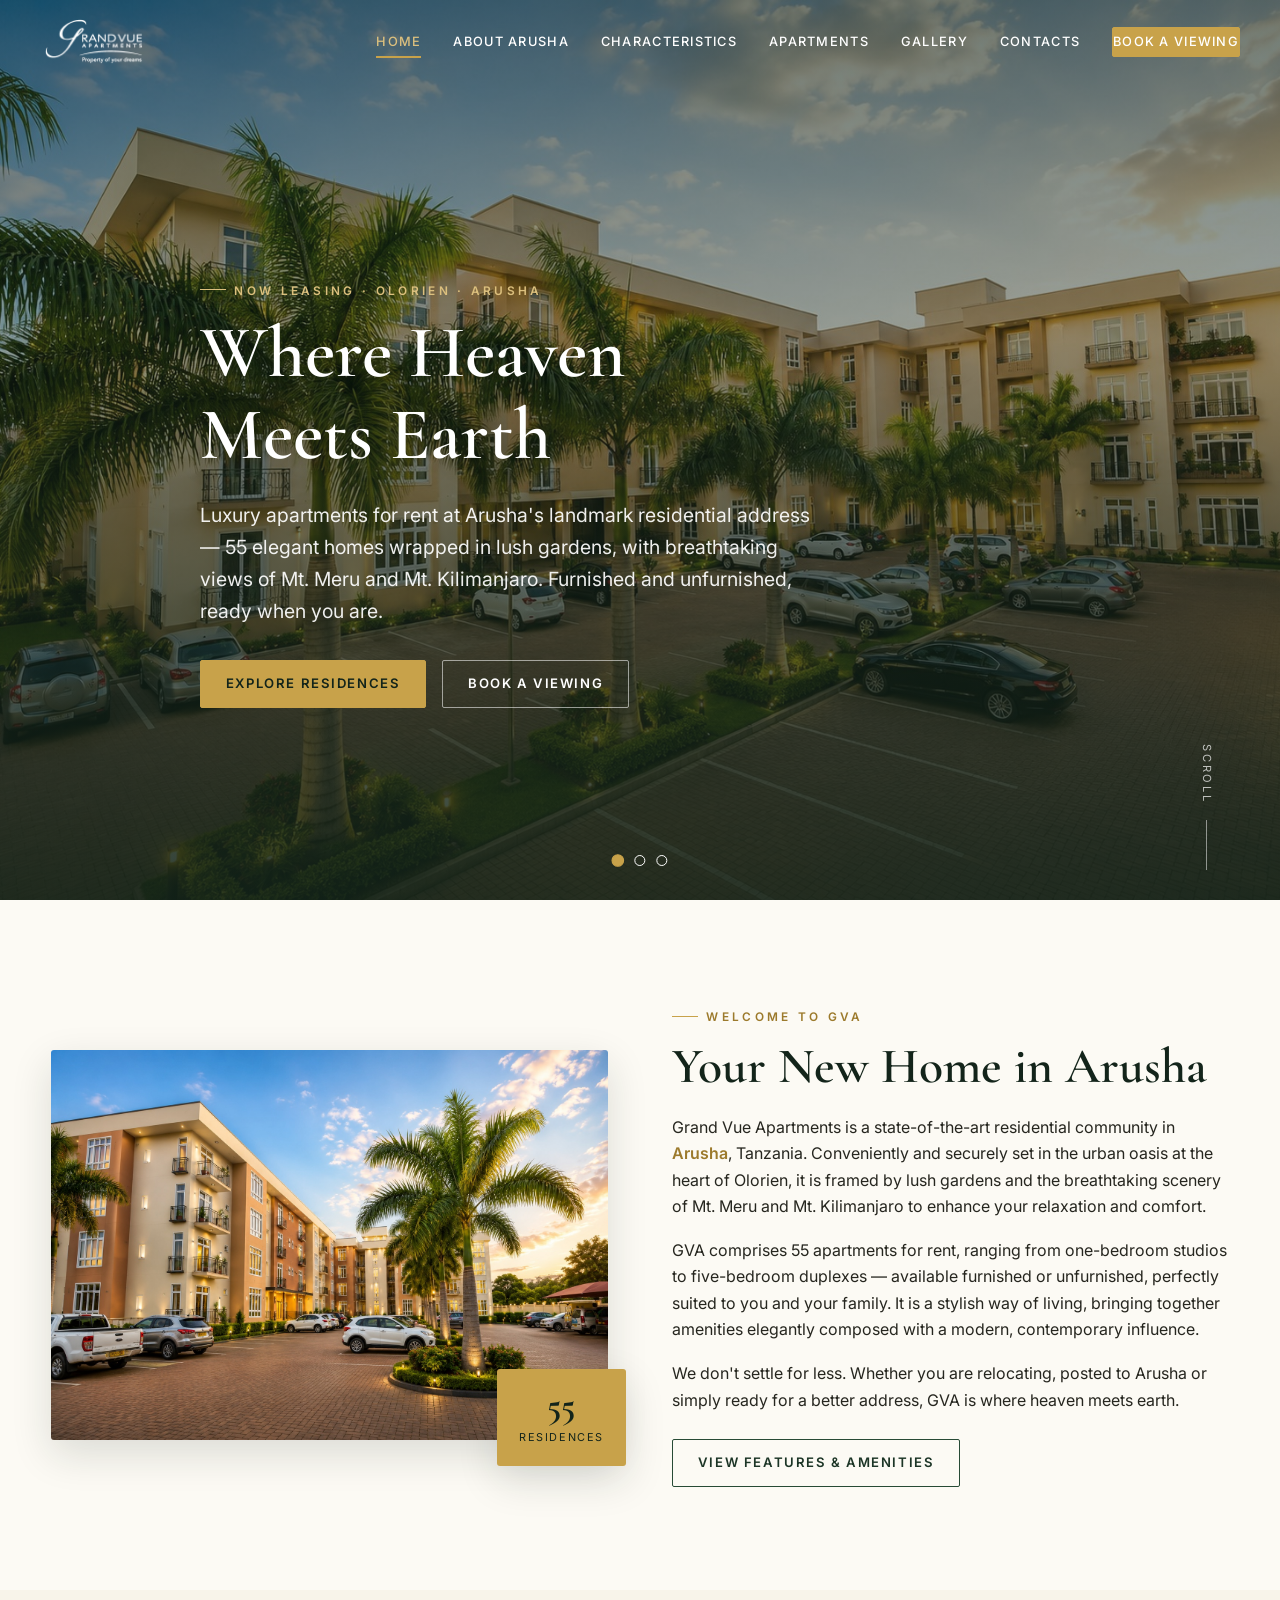
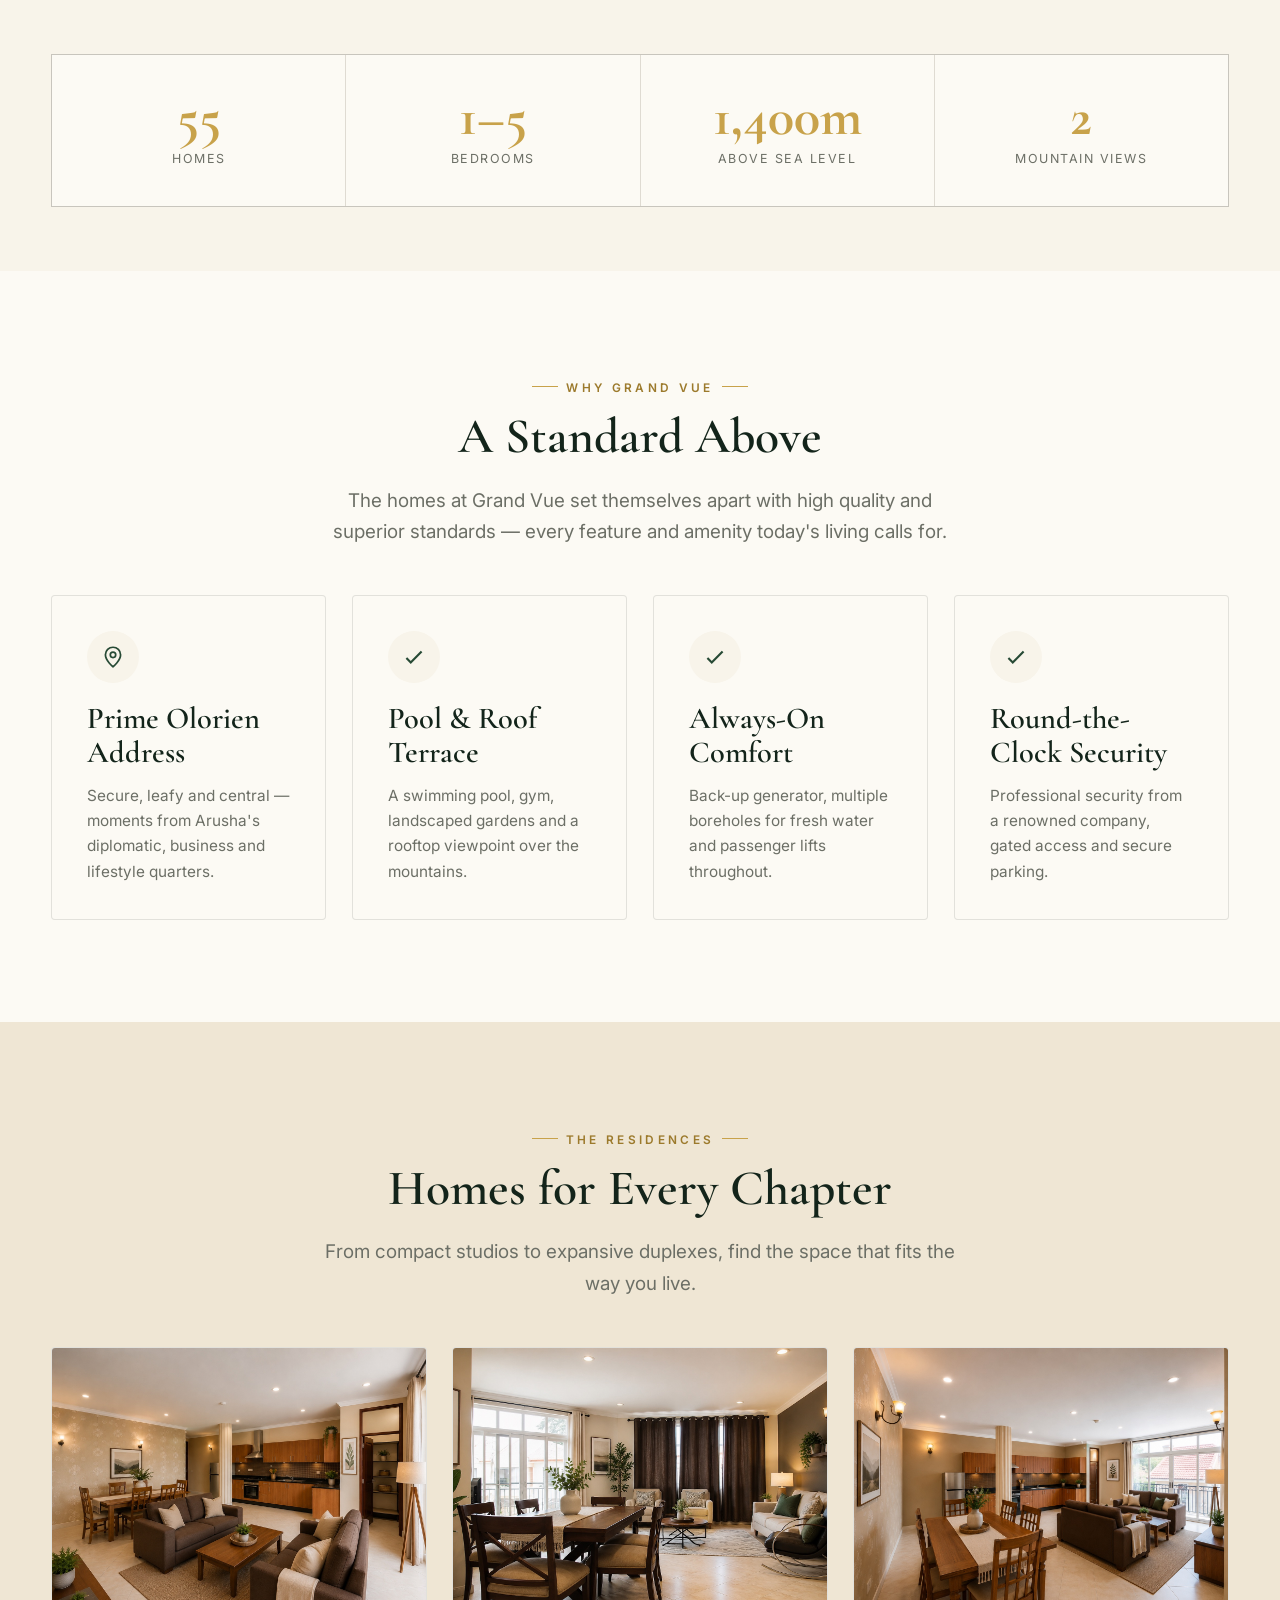
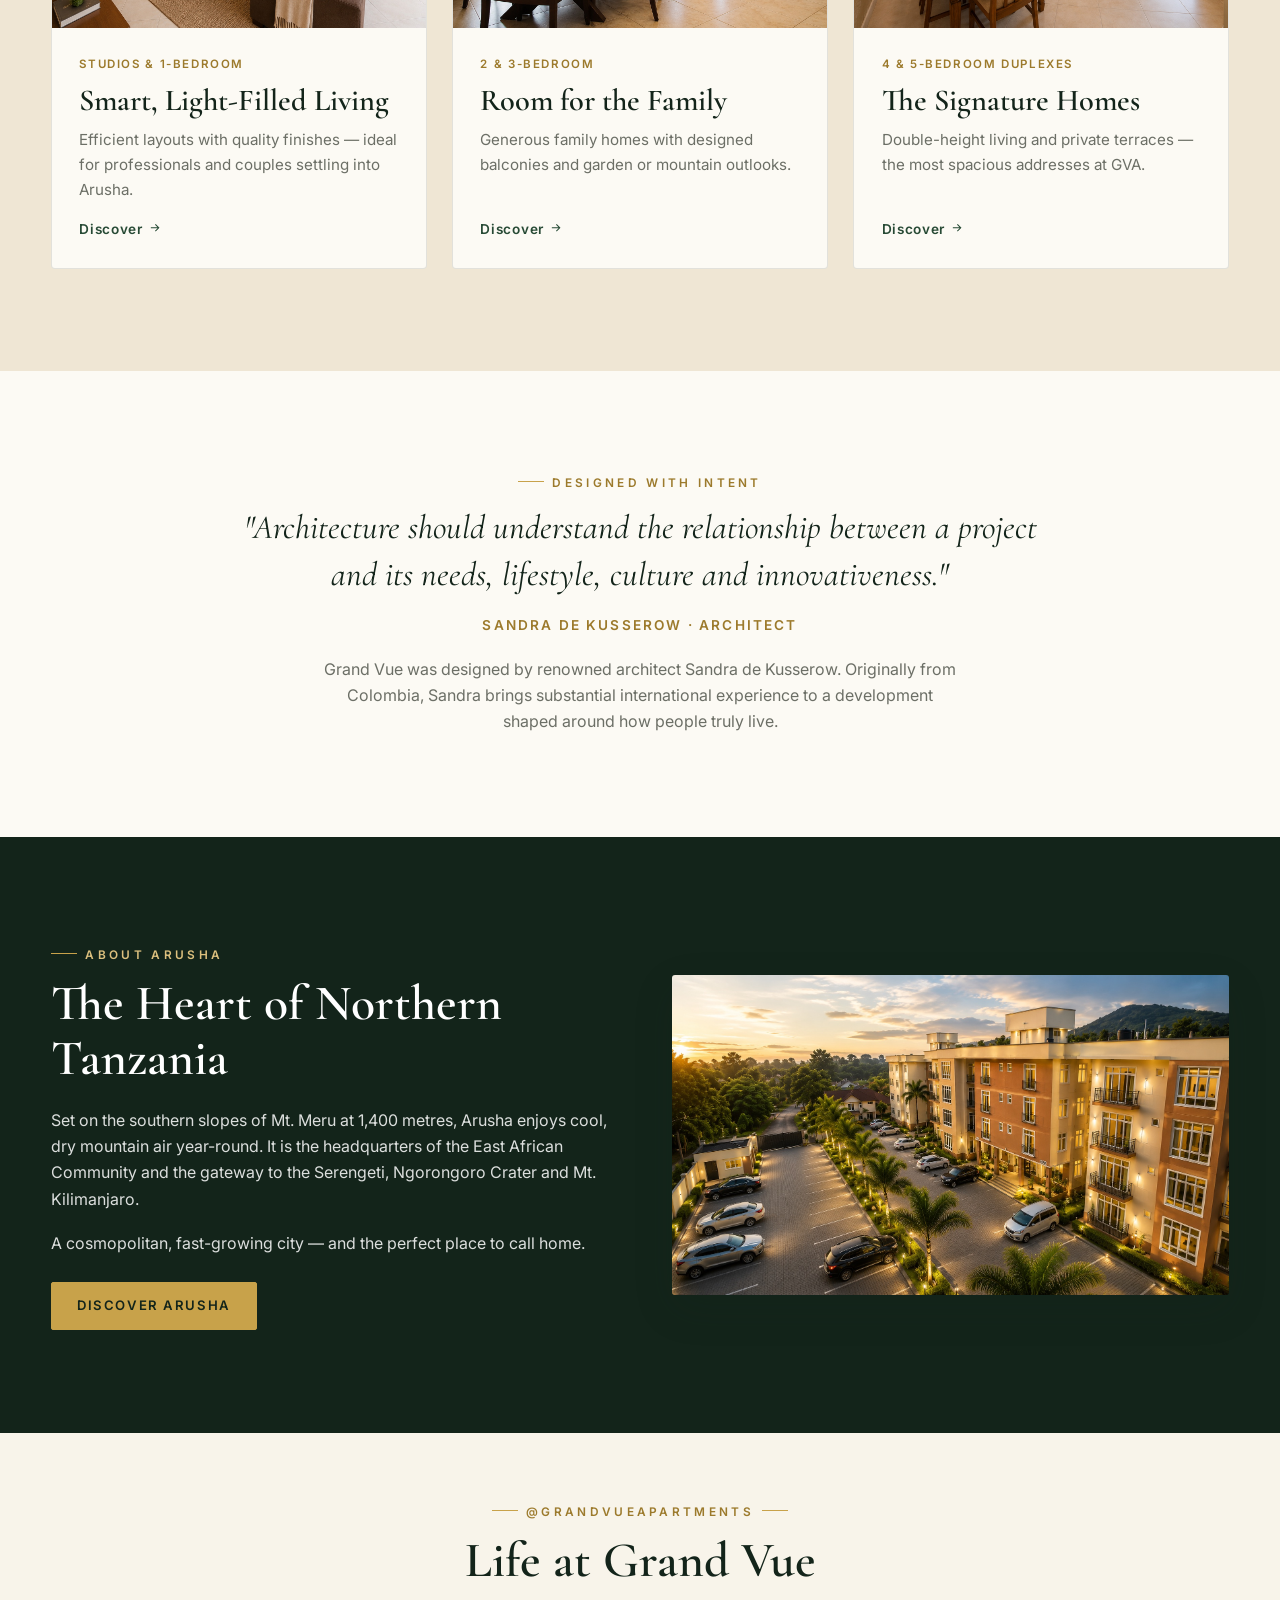
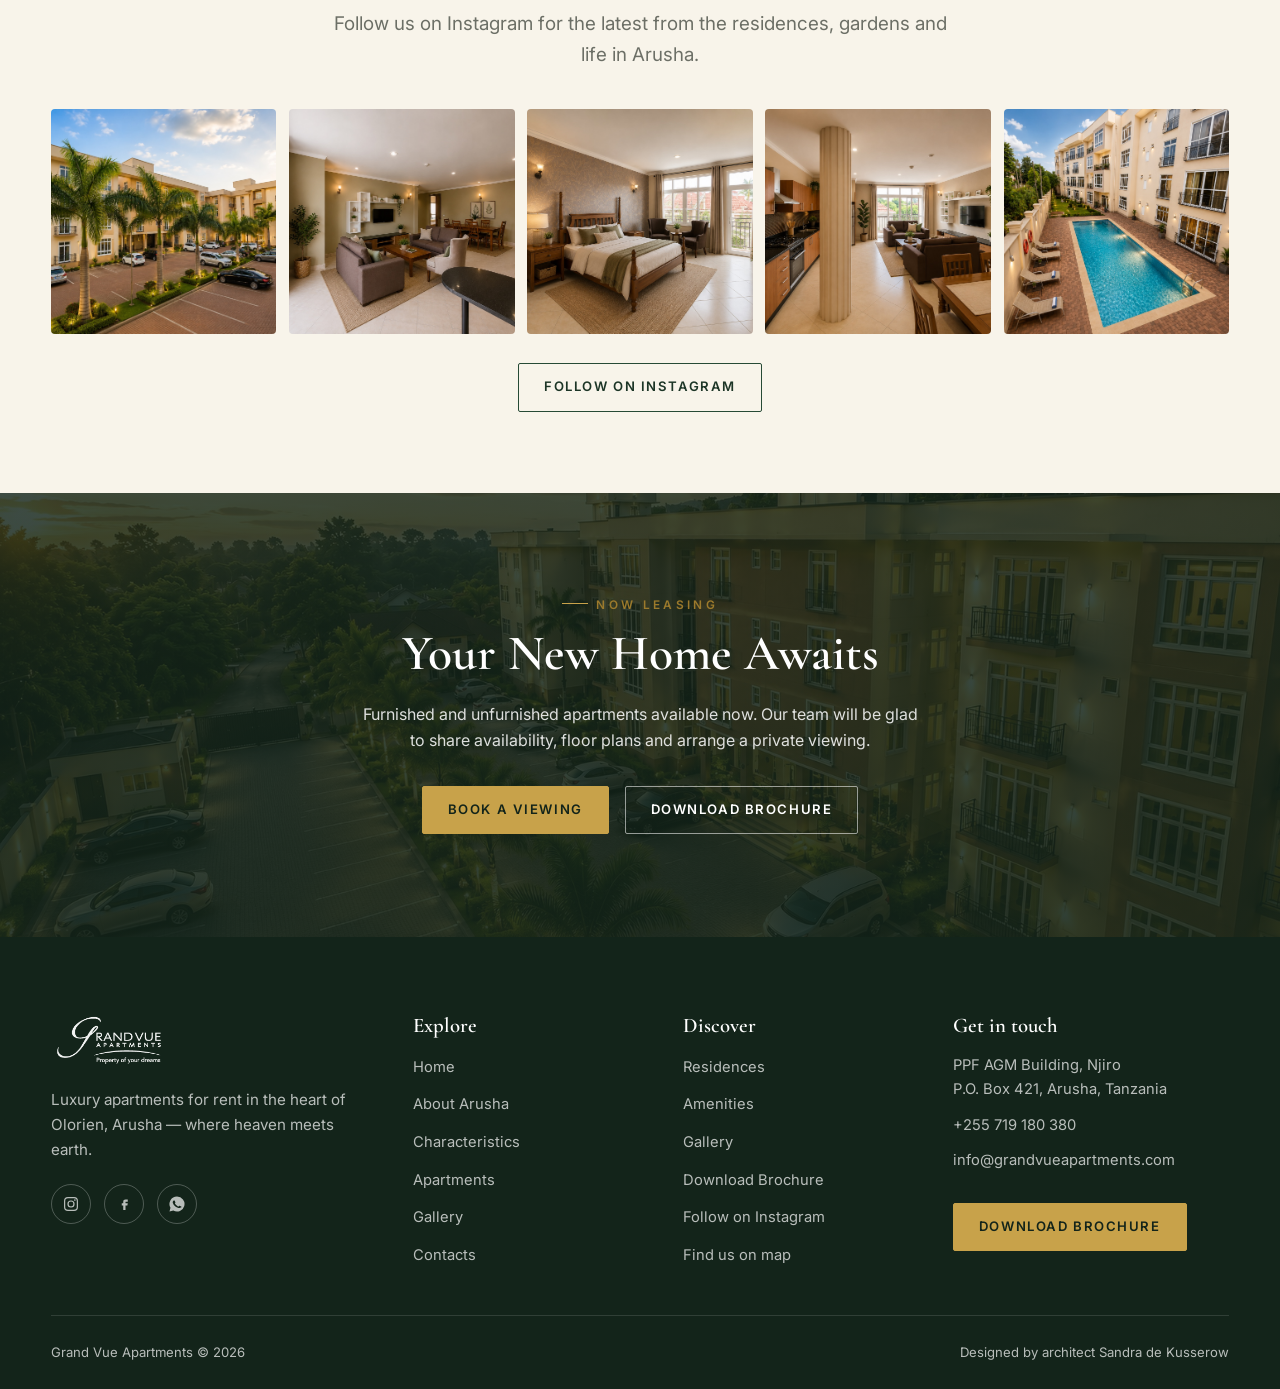
==== commit 8a9008b3: "Swap unit card photos, add swimming pool image - Studio/1BR card: master bedroom en-suite photo - Pr" ====
--- a/index.html
+++ b/index.html
@@ -175,7 +175,7 @@
       <a href="https://www.instagram.com/grandvueapartments/" target="_blank" rel="noopener" aria-label="Grand Vue Apartments on Instagram"><img src="assets/img/grand-vue-apartments-living-room-lounge-tv-01.jpg" alt="Furnished lounge with TV at Grand Vue Apartments" loading="lazy"><span class="ig-ic" data-icon="ig"></span></a>
       <a href="https://www.instagram.com/grandvueapartments/" target="_blank" rel="noopener" aria-label="Grand Vue Apartments on Instagram"><img src="assets/img/grand-vue-apartments-master-bedroom-balcony-view.jpg" alt="Master bedroom with balcony view at Grand Vue Apartments" loading="lazy"><span class="ig-ic" data-icon="ig"></span></a>
       <a href="https://www.instagram.com/grandvueapartments/" target="_blank" rel="noopener" aria-label="Grand Vue Apartments on Instagram"><img src="assets/img/grand-vue-apartments-kitchen-open-plan.jpg" alt="Modern open-plan kitchen at Grand Vue Apartments" loading="lazy"><span class="ig-ic" data-icon="ig"></span></a>
-      <a href="https://www.instagram.com/grandvueapartments/" target="_blank" rel="noopener" aria-label="Grand Vue Apartments on Instagram"><img src="assets/img/grand-vue-apartments-exterior-aerial-sunset.jpg" alt="Sunset over Grand Vue Apartments, Arusha" loading="lazy"><span class="ig-ic" data-icon="ig"></span></a>
+      <a href="https://www.instagram.com/grandvueapartments/" target="_blank" rel="noopener" aria-label="Grand Vue Apartments on Instagram"><img src="assets/img/grand-vue-apartments-swimming-pool.jpg" alt="Swimming pool at Grand Vue Apartments at dusk" loading="lazy"><span class="ig-ic" data-icon="ig"></span></a>
     </div>
     <p class="center" style="margin-top:1.8rem" data-reveal><a href="https://www.instagram.com/grandvueapartments/" target="_blank" rel="noopener" class="btn btn-ghost">Follow on Instagram</a></p>
   </div>
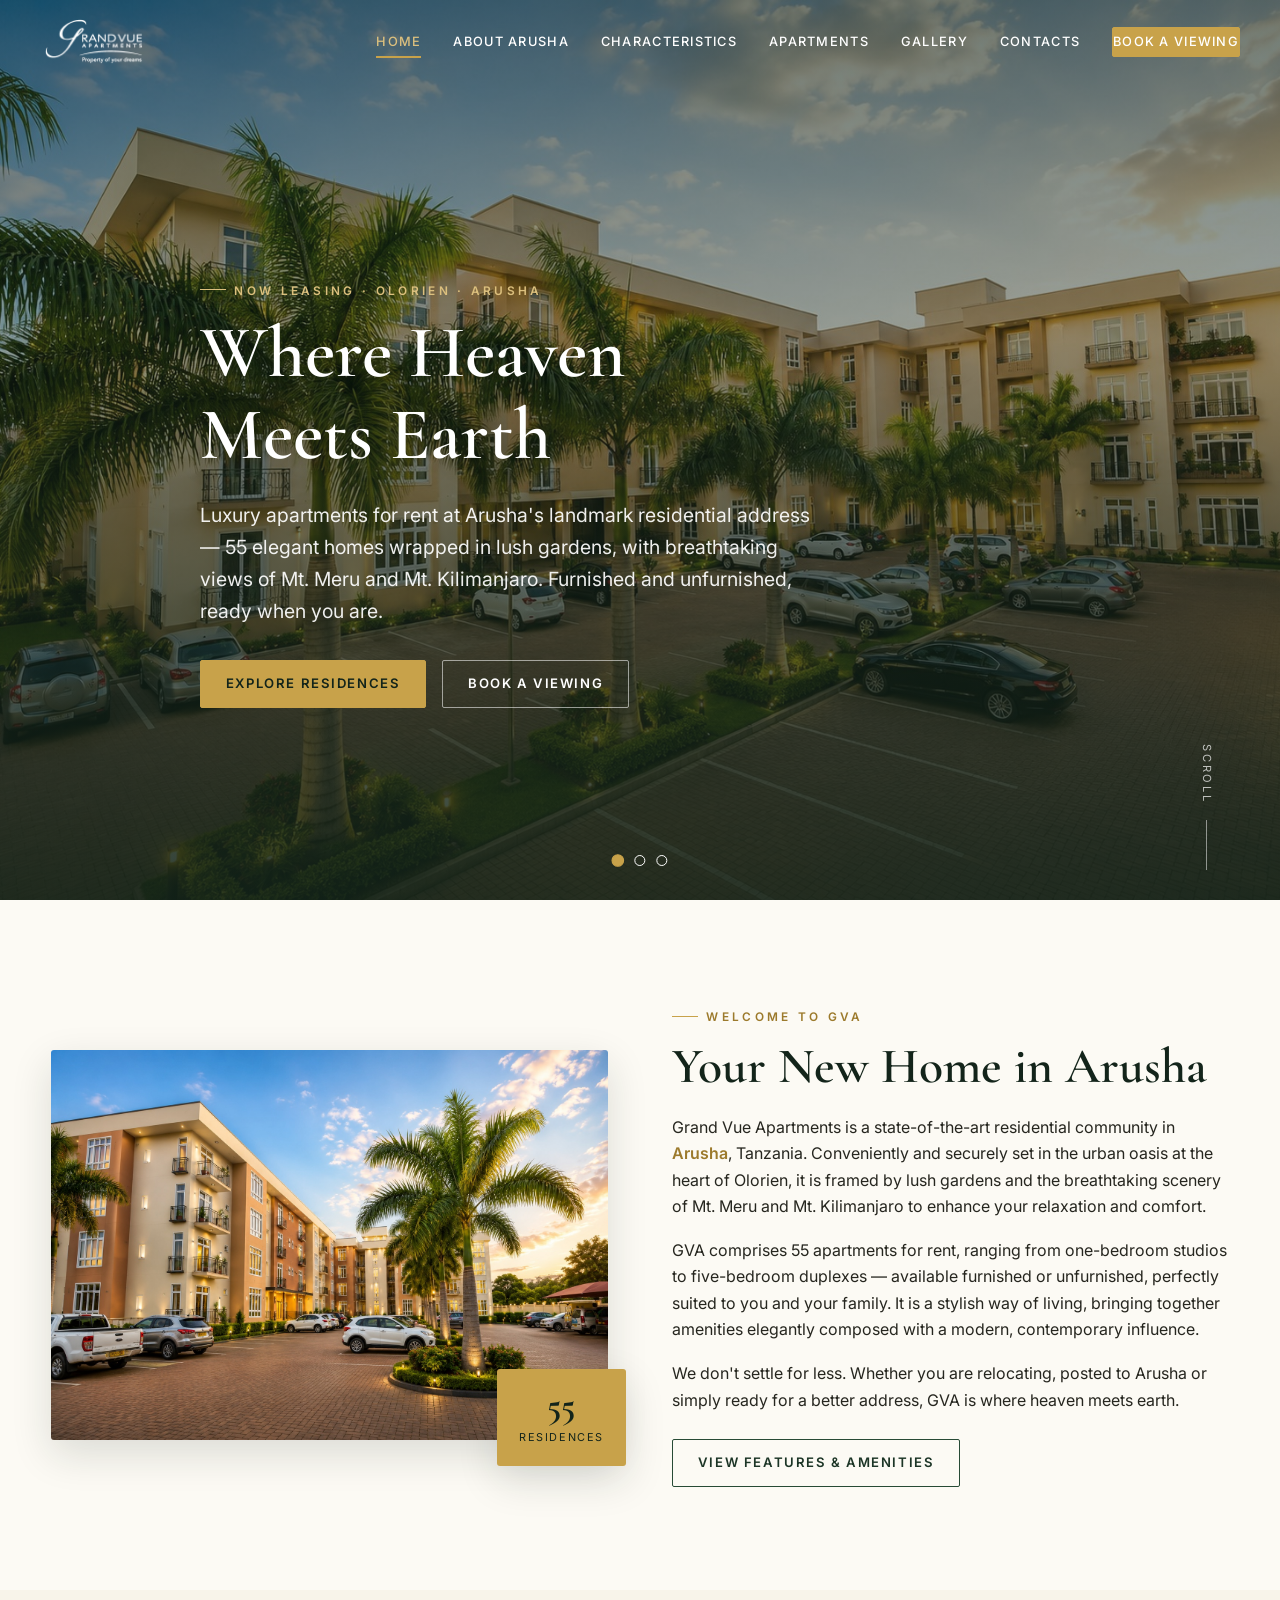
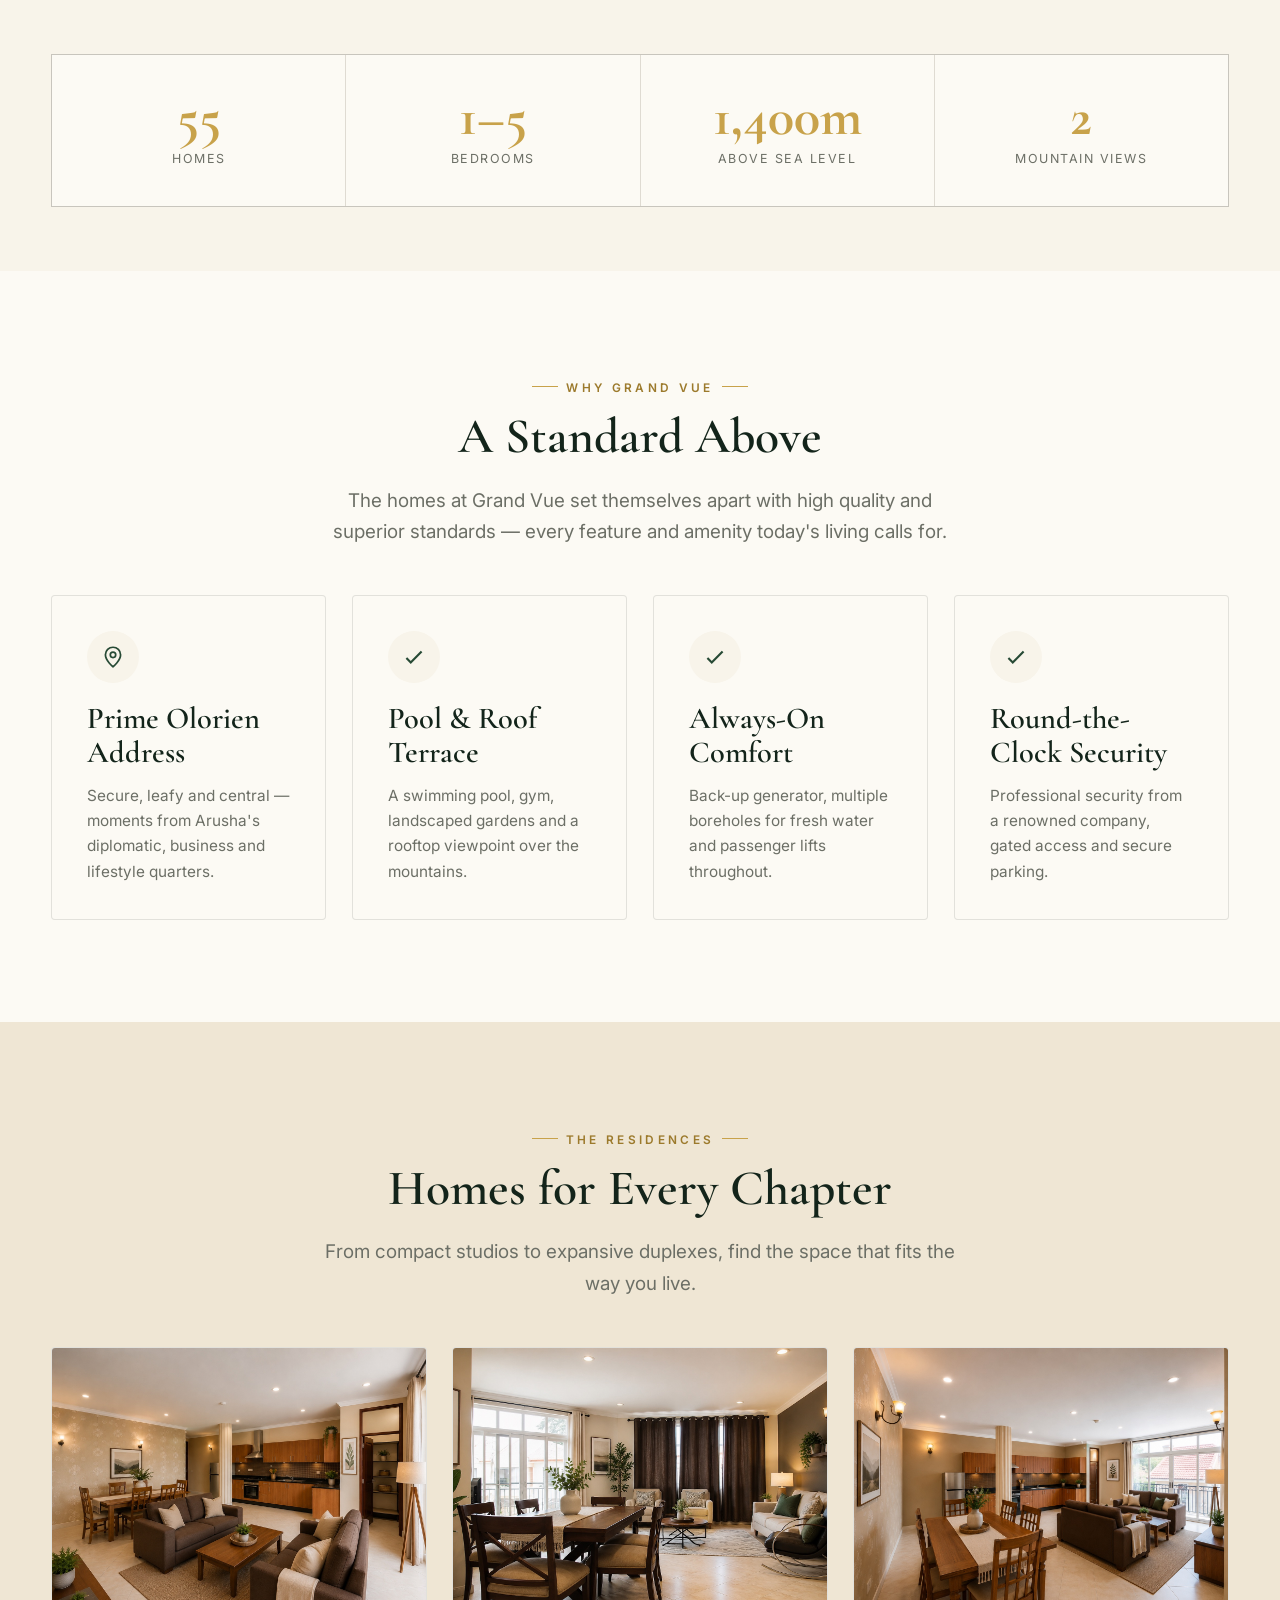
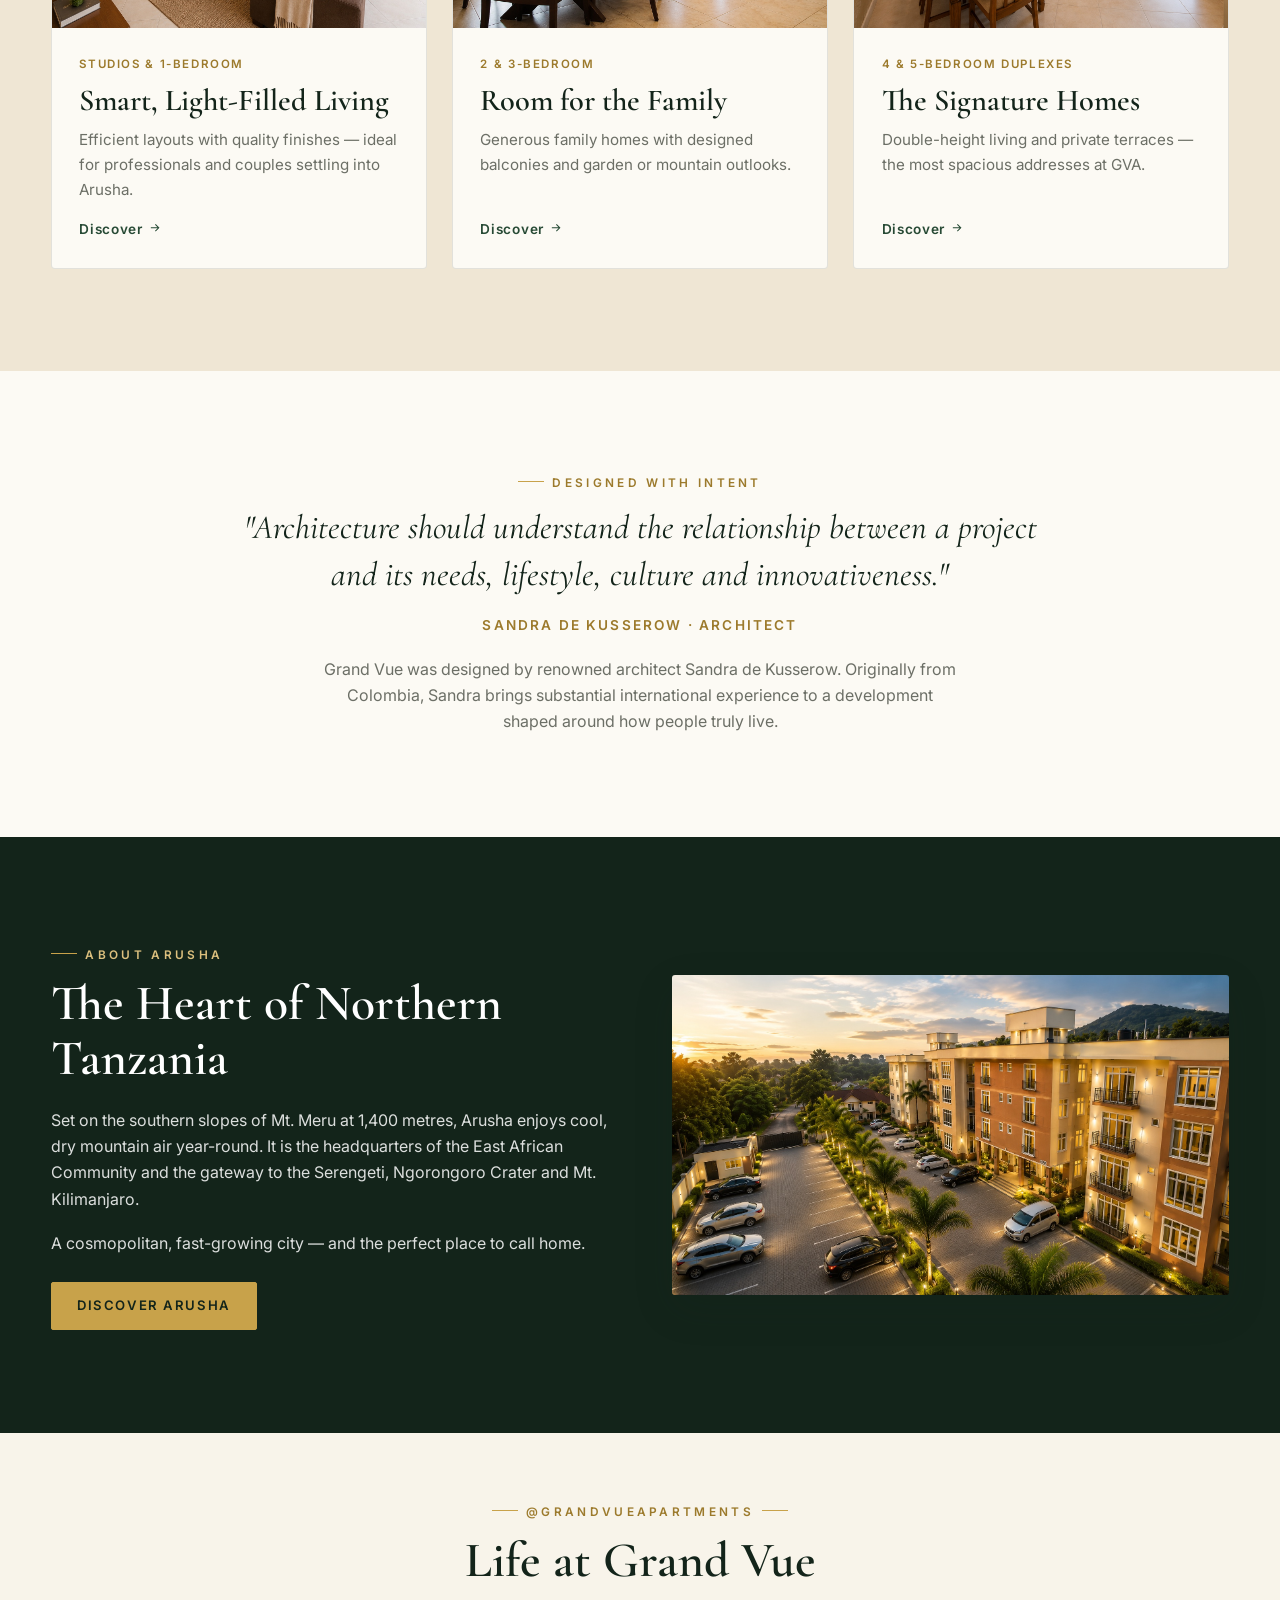
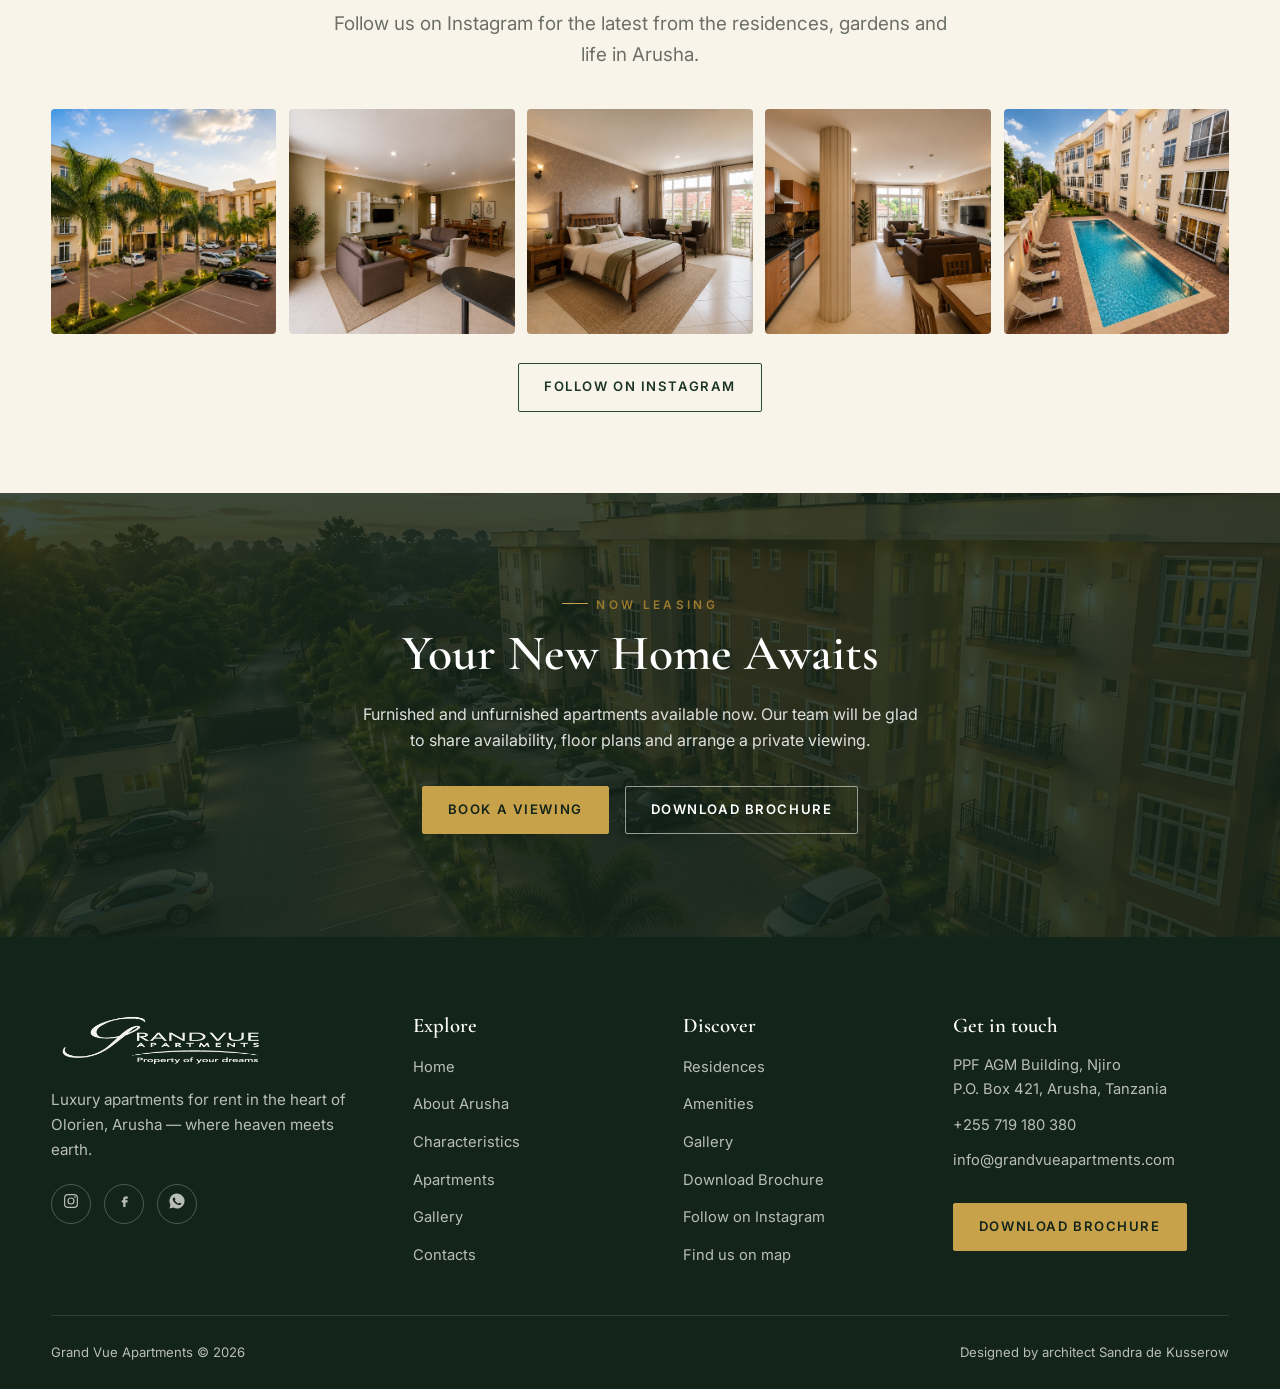
==== commit e88cbb28: "AI/SEO optimization: static markup, structured data, social previews - Render header, nav and footer" ====
--- a/index.html
+++ b/index.html
@@ -10,8 +10,117 @@
 <link rel="preconnect" href="https://fonts.gstatic.com" crossorigin>
 <link href="https://fonts.googleapis.com/css2?family=Cormorant+Garamond:ital,wght@0,500;0,600;1,500;1,600&family=Inter:wght@400;500;600&display=swap" rel="stylesheet">
 <link rel="stylesheet" href="assets/css/style.css">
+<link rel="canonical" href="https://www.grandvueapartments.com/">
+<meta property="og:type" content="website">
+<meta property="og:site_name" content="Grand Vue Apartments">
+<meta property="og:title" content="Grand Vue Apartments | Luxury Apartments for Rent — Olorien, Arusha">
+<meta property="og:description" content="Now leasing — Grand Vue Apartments, 55 luxury residences for rent in the heart of Olorien, Arusha. Furnished &amp; unfurnished homes with pool, gym, gardens and views of Mt. Meru and Mt. Kilimanjaro.">
+<meta property="og:url" content="https://www.grandvueapartments.com/">
+<meta property="og:image" content="https://garvchadha11-dev.github.io/grandvue-site/assets/img/grand-vue-apartments-exterior-front.jpg">
+<meta property="og:image:width" content="1537">
+<meta property="og:image:height" content="1023">
+<meta property="og:image:alt" content="Grand Vue Apartments exterior, Olorien, Arusha">
+<meta name="twitter:card" content="summary_large_image">
+<script type="application/ld+json">
+{
+ "@context": "https://schema.org",
+ "@type": "ApartmentComplex",
+ "name": "Grand Vue Apartments",
+ "description": "55 luxury residences for rent in the heart of Olorien, Arusha, Tanzania \u2014 furnished and unfurnished apartments from one-bedroom studios to five-bedroom duplexes, with swimming pool, gym, landscaped gardens and views of Mt. Meru and Mt. Kilimanjaro.",
+ "url": "https://www.grandvueapartments.com/",
+ "telephone": "+255719180380",
+ "email": "info@grandvueapartments.com",
+ "numberOfAccommodationUnits": 55,
+ "address": {
+  "@type": "PostalAddress",
+  "streetAddress": "PPF AGM Building, Njiro",
+  "postOfficeBoxNumber": "421",
+  "addressLocality": "Arusha",
+  "addressCountry": "TZ"
+ },
+ "sameAs": [
+  "https://www.instagram.com/grandvueapartments/",
+  "https://www.facebook.com/GrandVueApartmentsLimited"
+ ],
+ "image": [
+  "https://www.grandvueapartments.com/assets/img/grand-vue-apartments-exterior-front.jpg",
+  "https://www.grandvueapartments.com/assets/img/grand-vue-apartments-exterior-palm-courtyard.jpg",
+  "https://www.grandvueapartments.com/assets/img/grand-vue-apartments-swimming-pool.jpg"
+ ],
+ "amenityFeature": [
+  {
+   "@type": "LocationFeatureSpecification",
+   "name": "Swimming Pool",
+   "value": true
+  },
+  {
+   "@type": "LocationFeatureSpecification",
+   "name": "Gymnasium",
+   "value": true
+  },
+  {
+   "@type": "LocationFeatureSpecification",
+   "name": "Landscaped Gardens",
+   "value": true
+  },
+  {
+   "@type": "LocationFeatureSpecification",
+   "name": "Roof Terrace",
+   "value": true
+  },
+  {
+   "@type": "LocationFeatureSpecification",
+   "name": "Back-Up Generator",
+   "value": true
+  },
+  {
+   "@type": "LocationFeatureSpecification",
+   "name": "24/7 Security",
+   "value": true
+  },
+  {
+   "@type": "LocationFeatureSpecification",
+   "name": "Secure Parking",
+   "value": true
+  },
+  {
+   "@type": "LocationFeatureSpecification",
+   "name": "Passenger Lifts",
+   "value": true
+  },
+  {
+   "@type": "LocationFeatureSpecification",
+   "name": "Borehole Water Supply",
+   "value": true
+  },
+  {
+   "@type": "LocationFeatureSpecification",
+   "name": "Furnished Options",
+   "value": true
+  }
+ ]
+}
+</script>
 </head>
 <body data-page="index.html">
+
+<header class="site-header">
+  <div class="container">
+    <a href="index.html" class="brand" aria-label="Grand Vue Apartments home">
+      <img src="assets/img/logo.png" alt="Grand Vue Apartments" width="214" height="102">
+    </a>
+    <nav class="nav" aria-label="Main menu">
+      <a href="index.html" class="active">Home</a>
+      <a href="about-arusha.html">About Arusha</a>
+      <a href="characteristics.html">Characteristics</a>
+      <a href="apartments.html">Apartments</a>
+      <a href="gallery.html">Gallery</a>
+      <a href="contacts.html">Contacts</a>
+      <a href="contacts.html" class="btn btn-gold header-cta">Book a Viewing</a>
+    </nav>
+    <button class="nav-toggle" aria-label="Toggle menu" aria-expanded="false"><span></span><span></span><span></span></button>
+  </div>
+</header>
 
 <!-- HERO -->
 <section class="hero">
@@ -37,7 +146,7 @@
 <section class="section">
   <div class="container split">
     <div class="split-media" data-reveal>
-      <img src="assets/img/grand-vue-apartments-exterior-palm-courtyard.jpg" alt="Grand Vue Apartments courtyard with palms and gardens at golden hour">
+      <img src="assets/img/grand-vue-apartments-exterior-palm-courtyard.jpg" alt="Grand Vue Apartments courtyard with palms and gardens at golden hour" width="1498" height="1050">
       <div class="badge"><b>55</b><span>Residences</span></div>
     </div>
     <div data-reveal data-delay="1">
@@ -106,7 +215,7 @@
     </div>
     <div class="grid grid-3">
       <article class="res-card" data-reveal>
-        <div class="media"><img src="assets/img/grand-vue-apartments-living-room-twin-sofas.jpg" alt="Furnished living room with twin sofas at Grand Vue Apartments"></div>
+        <div class="media"><img src="assets/img/grand-vue-apartments-living-room-twin-sofas.jpg" alt="Furnished living room with twin sofas at Grand Vue Apartments" width="1448" height="1086"></div>
         <div class="body">
           <span class="tag">Studios &amp; 1-Bedroom</span>
           <h3>Smart, Light-Filled Living</h3>
@@ -115,7 +224,7 @@
         </div>
       </article>
       <article class="res-card" data-reveal data-delay="1">
-        <div class="media"><img src="assets/img/grand-vue-apartments-dining-living-area.jpg" alt="Open dining and living area in a family apartment at Grand Vue"></div>
+        <div class="media"><img src="assets/img/grand-vue-apartments-dining-living-area.jpg" alt="Open dining and living area in a family apartment at Grand Vue" width="1537" height="1023"></div>
         <div class="body">
           <span class="tag">2 &amp; 3-Bedroom</span>
           <h3>Room for the Family</h3>
@@ -124,7 +233,7 @@
         </div>
       </article>
       <article class="res-card" data-reveal data-delay="2">
-        <div class="media"><img src="assets/img/grand-vue-apartments-open-plan-kitchen-dining-living.jpg" alt="Open-plan kitchen, dining and living space in a duplex at Grand Vue"></div>
+        <div class="media"><img src="assets/img/grand-vue-apartments-open-plan-kitchen-dining-living.jpg" alt="Open-plan kitchen, dining and living space in a duplex at Grand Vue" width="1448" height="1086"></div>
         <div class="body">
           <span class="tag">4 &amp; 5-Bedroom Duplexes</span>
           <h3>The Signature Homes</h3>
@@ -157,7 +266,7 @@
       <a href="about-arusha.html" class="btn btn-gold">Discover Arusha</a>
     </div>
     <div class="split-media" data-reveal data-delay="1">
-      <img src="assets/img/grand-vue-apartments-exterior-aerial-sunset.jpg" alt="Aerial sunset view of Grand Vue Apartments in Olorien, Arusha">
+      <img src="assets/img/grand-vue-apartments-exterior-aerial-sunset.jpg" alt="Aerial sunset view of Grand Vue Apartments in Olorien, Arusha" width="1653" height="951">
     </div>
   </div>
 </section>
@@ -171,11 +280,11 @@
       <p class="lead">Follow us on Instagram for the latest from the residences, gardens and life in Arusha.</p>
     </div>
     <div class="ig-strip" data-reveal>
-      <a href="https://www.instagram.com/grandvueapartments/" target="_blank" rel="noopener" aria-label="Grand Vue Apartments on Instagram"><img src="assets/img/grand-vue-apartments-exterior-front.jpg" alt="Grand Vue Apartments front elevation with palm-lined parking" loading="lazy"><span class="ig-ic" data-icon="ig"></span></a>
-      <a href="https://www.instagram.com/grandvueapartments/" target="_blank" rel="noopener" aria-label="Grand Vue Apartments on Instagram"><img src="assets/img/grand-vue-apartments-living-room-lounge-tv-01.jpg" alt="Furnished lounge with TV at Grand Vue Apartments" loading="lazy"><span class="ig-ic" data-icon="ig"></span></a>
-      <a href="https://www.instagram.com/grandvueapartments/" target="_blank" rel="noopener" aria-label="Grand Vue Apartments on Instagram"><img src="assets/img/grand-vue-apartments-master-bedroom-balcony-view.jpg" alt="Master bedroom with balcony view at Grand Vue Apartments" loading="lazy"><span class="ig-ic" data-icon="ig"></span></a>
-      <a href="https://www.instagram.com/grandvueapartments/" target="_blank" rel="noopener" aria-label="Grand Vue Apartments on Instagram"><img src="assets/img/grand-vue-apartments-kitchen-open-plan.jpg" alt="Modern open-plan kitchen at Grand Vue Apartments" loading="lazy"><span class="ig-ic" data-icon="ig"></span></a>
-      <a href="https://www.instagram.com/grandvueapartments/" target="_blank" rel="noopener" aria-label="Grand Vue Apartments on Instagram"><img src="assets/img/grand-vue-apartments-swimming-pool.jpg" alt="Swimming pool at Grand Vue Apartments at dusk" loading="lazy"><span class="ig-ic" data-icon="ig"></span></a>
+      <a href="https://www.instagram.com/grandvueapartments/" target="_blank" rel="noopener" aria-label="Grand Vue Apartments on Instagram"><img src="assets/img/grand-vue-apartments-exterior-front.jpg" alt="Grand Vue Apartments front elevation with palm-lined parking" loading="lazy" width="1537" height="1023"><span class="ig-ic" data-icon="ig"></span></a>
+      <a href="https://www.instagram.com/grandvueapartments/" target="_blank" rel="noopener" aria-label="Grand Vue Apartments on Instagram"><img src="assets/img/grand-vue-apartments-living-room-lounge-tv-01.jpg" alt="Furnished lounge with TV at Grand Vue Apartments" loading="lazy" width="1448" height="1086"><span class="ig-ic" data-icon="ig"></span></a>
+      <a href="https://www.instagram.com/grandvueapartments/" target="_blank" rel="noopener" aria-label="Grand Vue Apartments on Instagram"><img src="assets/img/grand-vue-apartments-master-bedroom-balcony-view.jpg" alt="Master bedroom with balcony view at Grand Vue Apartments" loading="lazy" width="1448" height="1086"><span class="ig-ic" data-icon="ig"></span></a>
+      <a href="https://www.instagram.com/grandvueapartments/" target="_blank" rel="noopener" aria-label="Grand Vue Apartments on Instagram"><img src="assets/img/grand-vue-apartments-kitchen-open-plan.jpg" alt="Modern open-plan kitchen at Grand Vue Apartments" loading="lazy" width="1448" height="1086"><span class="ig-ic" data-icon="ig"></span></a>
+      <a href="https://www.instagram.com/grandvueapartments/" target="_blank" rel="noopener" aria-label="Grand Vue Apartments on Instagram"><img src="assets/img/grand-vue-apartments-swimming-pool.jpg" alt="Swimming pool at Grand Vue Apartments at dusk" loading="lazy" width="1447" height="1087"><span class="ig-ic" data-icon="ig"></span></a>
     </div>
     <p class="center" style="margin-top:1.8rem" data-reveal><a href="https://www.instagram.com/grandvueapartments/" target="_blank" rel="noopener" class="btn btn-ghost">Follow on Instagram</a></p>
   </div>
@@ -194,6 +303,47 @@
   </div>
 </section>
 
+<footer class="site-footer">
+  <div class="container">
+    <div class="footer-top">
+      <div>
+        <img class="flogo" src="assets/img/logo.png" alt="Grand Vue Apartments" width="214" height="102">
+        <p class="ftagline">Luxury apartments for rent in the heart of Olorien, Arusha — where heaven meets earth.</p>
+        <div class="fsocial">
+          <a href="https://www.instagram.com/grandvueapartments/" target="_blank" rel="noopener" aria-label="Instagram"><span data-icon="ig"></span></a>
+          <a href="https://www.facebook.com/GrandVueApartmentsLimited" target="_blank" rel="noopener" aria-label="Facebook"><span data-icon="fb"></span></a>
+          <a href="https://wa.me/255719180380" target="_blank" rel="noopener" aria-label="WhatsApp"><span data-icon="wa"></span></a>
+        </div>
+      </div>
+      <div><h4>Explore</h4><ul class="fmenu">
+        <li><a href="index.html">Home</a></li>
+        <li><a href="about-arusha.html">About Arusha</a></li>
+        <li><a href="characteristics.html">Characteristics</a></li>
+        <li><a href="apartments.html">Apartments</a></li>
+        <li><a href="gallery.html">Gallery</a></li>
+        <li><a href="contacts.html">Contacts</a></li>
+      </ul></div>
+      <div><h4>Discover</h4><ul class="fmenu">
+        <li><a href="apartments.html">Residences</a></li>
+        <li><a href="characteristics.html">Amenities</a></li>
+        <li><a href="gallery.html">Gallery</a></li>
+        <li><a href="assets/GVA-Brochure.pdf" target="_blank" rel="noopener">Download Brochure</a></li>
+        <li><a href="https://www.instagram.com/grandvueapartments/" target="_blank" rel="noopener">Follow on Instagram</a></li>
+        <li><a href="contacts.html#map">Find us on map</a></li>
+      </ul></div>
+      <div class="fcontact"><h4>Get in touch</h4>
+        <p>PPF AGM Building, Njiro<br>P.O. Box 421, Arusha, Tanzania</p>
+        <p><a href="tel:+255719180380">+255 719 180 380</a></p>
+        <p><a href="mailto:info@grandvueapartments.com">info@grandvueapartments.com</a></p>
+        <a class="btn btn-gold fbrochure" href="assets/GVA-Brochure.pdf" target="_blank" rel="noopener">Download Brochure</a>
+      </div>
+    </div>
+    <div class="footer-bottom">
+      <span>Grand Vue Apartments &copy; 2026</span>
+      <span>Designed by architect <a href="https://www.sandradekusserow.com/" target="_blank" rel="noopener">Sandra de Kusserow</a></span>
+    </div>
+  </div>
+</footer>
 <script src="assets/js/main.js"></script>
 </body>
 </html>
--- a/assets/css/style.css
+++ b/assets/css/style.css
@@ -301,7 +301,7 @@
 @media(max-width:720px){
   :root{--header-h:70px}
   .nav-toggle{display:block}
-  .header-cta{display:none}
+  .nav .header-cta{margin-top:1.2rem}
   .nav{
     position:fixed;inset:0;background:var(--green-900);flex-direction:column;justify-content:center;
     gap:1.8rem;transform:translateX(100%);transition:transform .45s var(--ease);
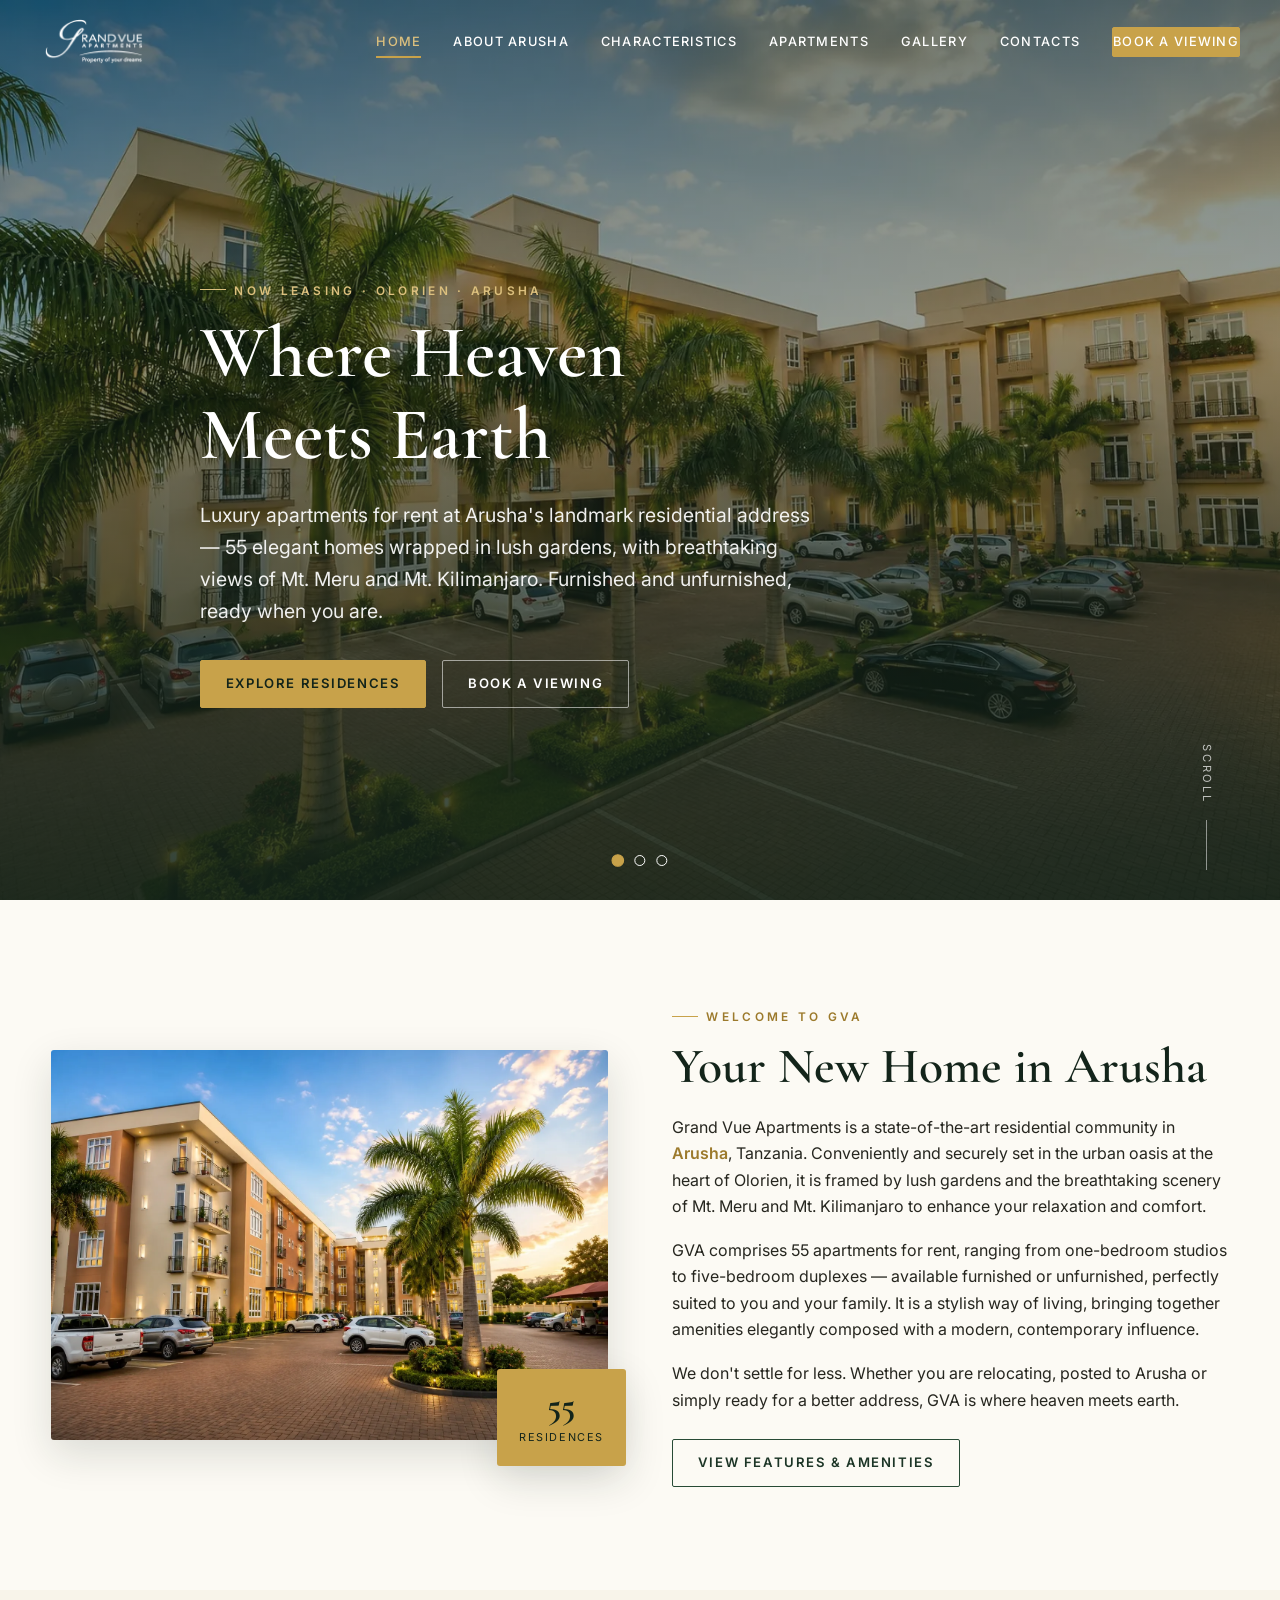
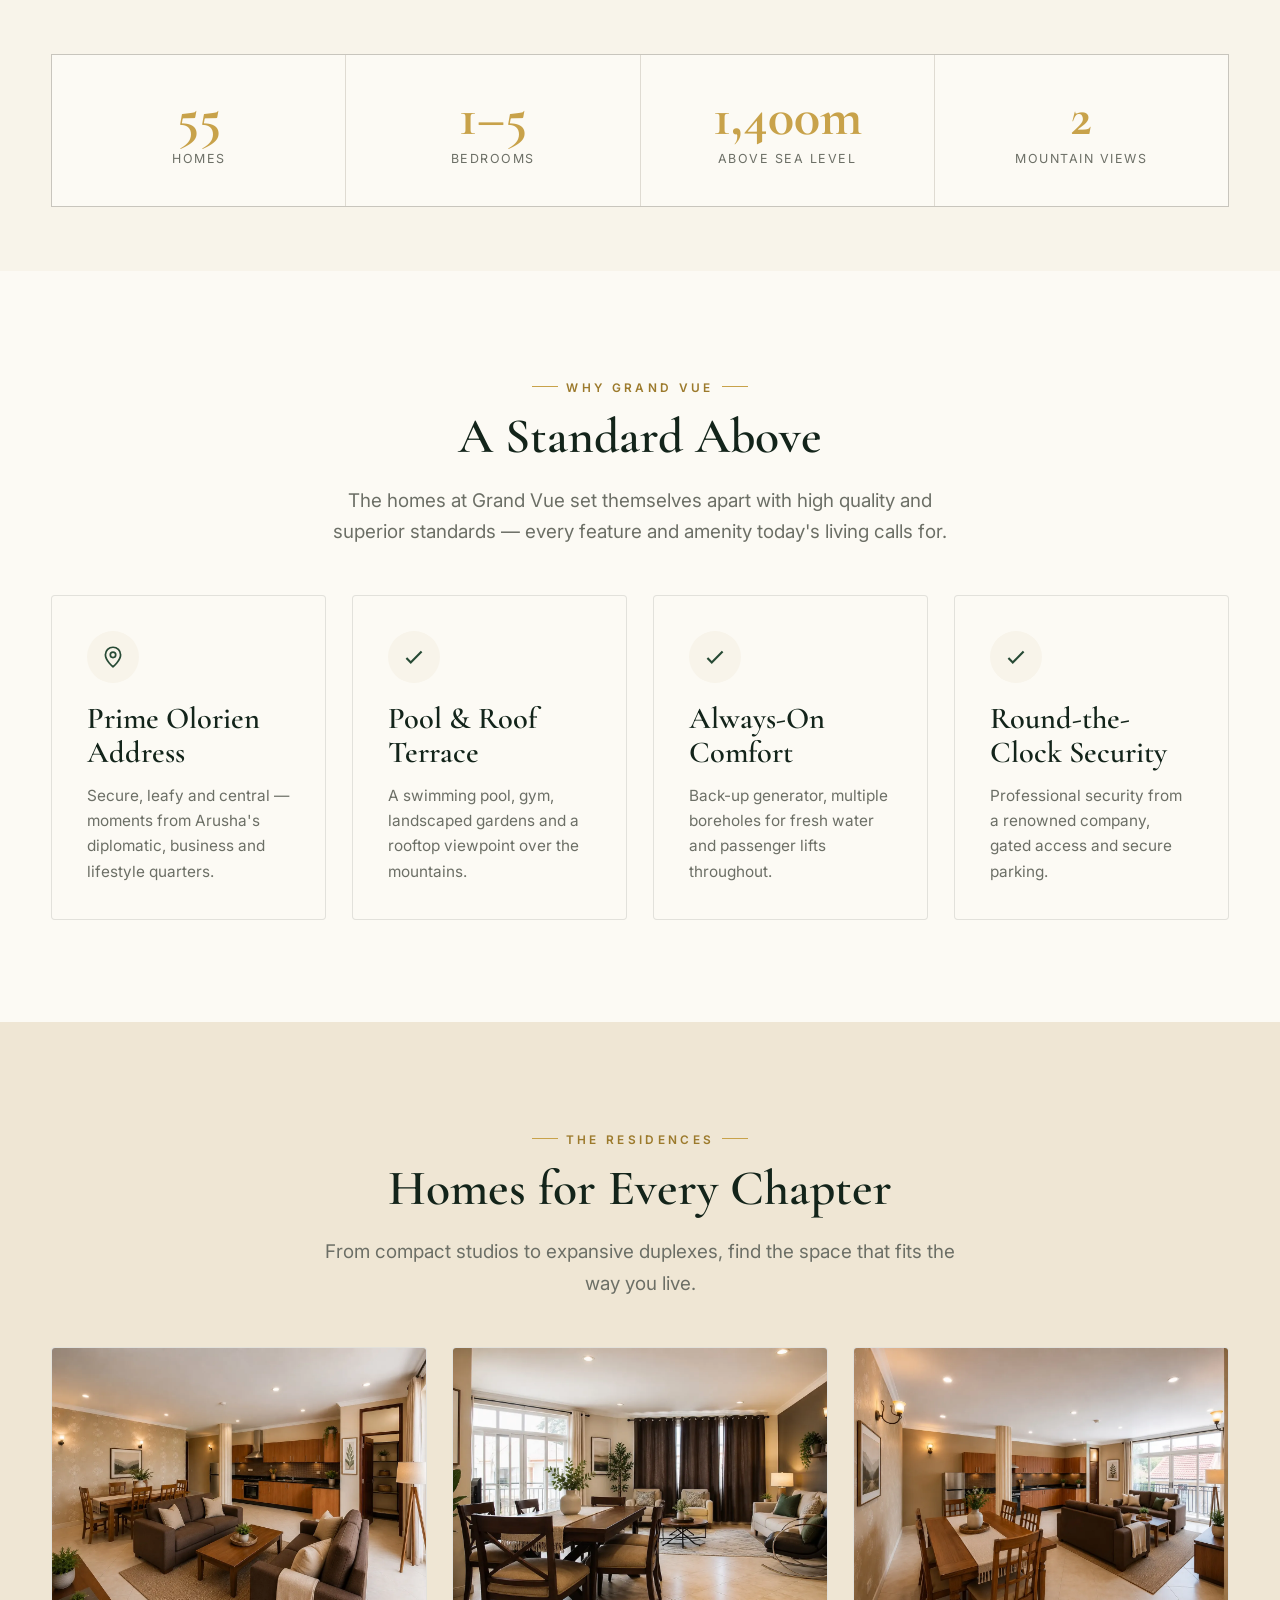
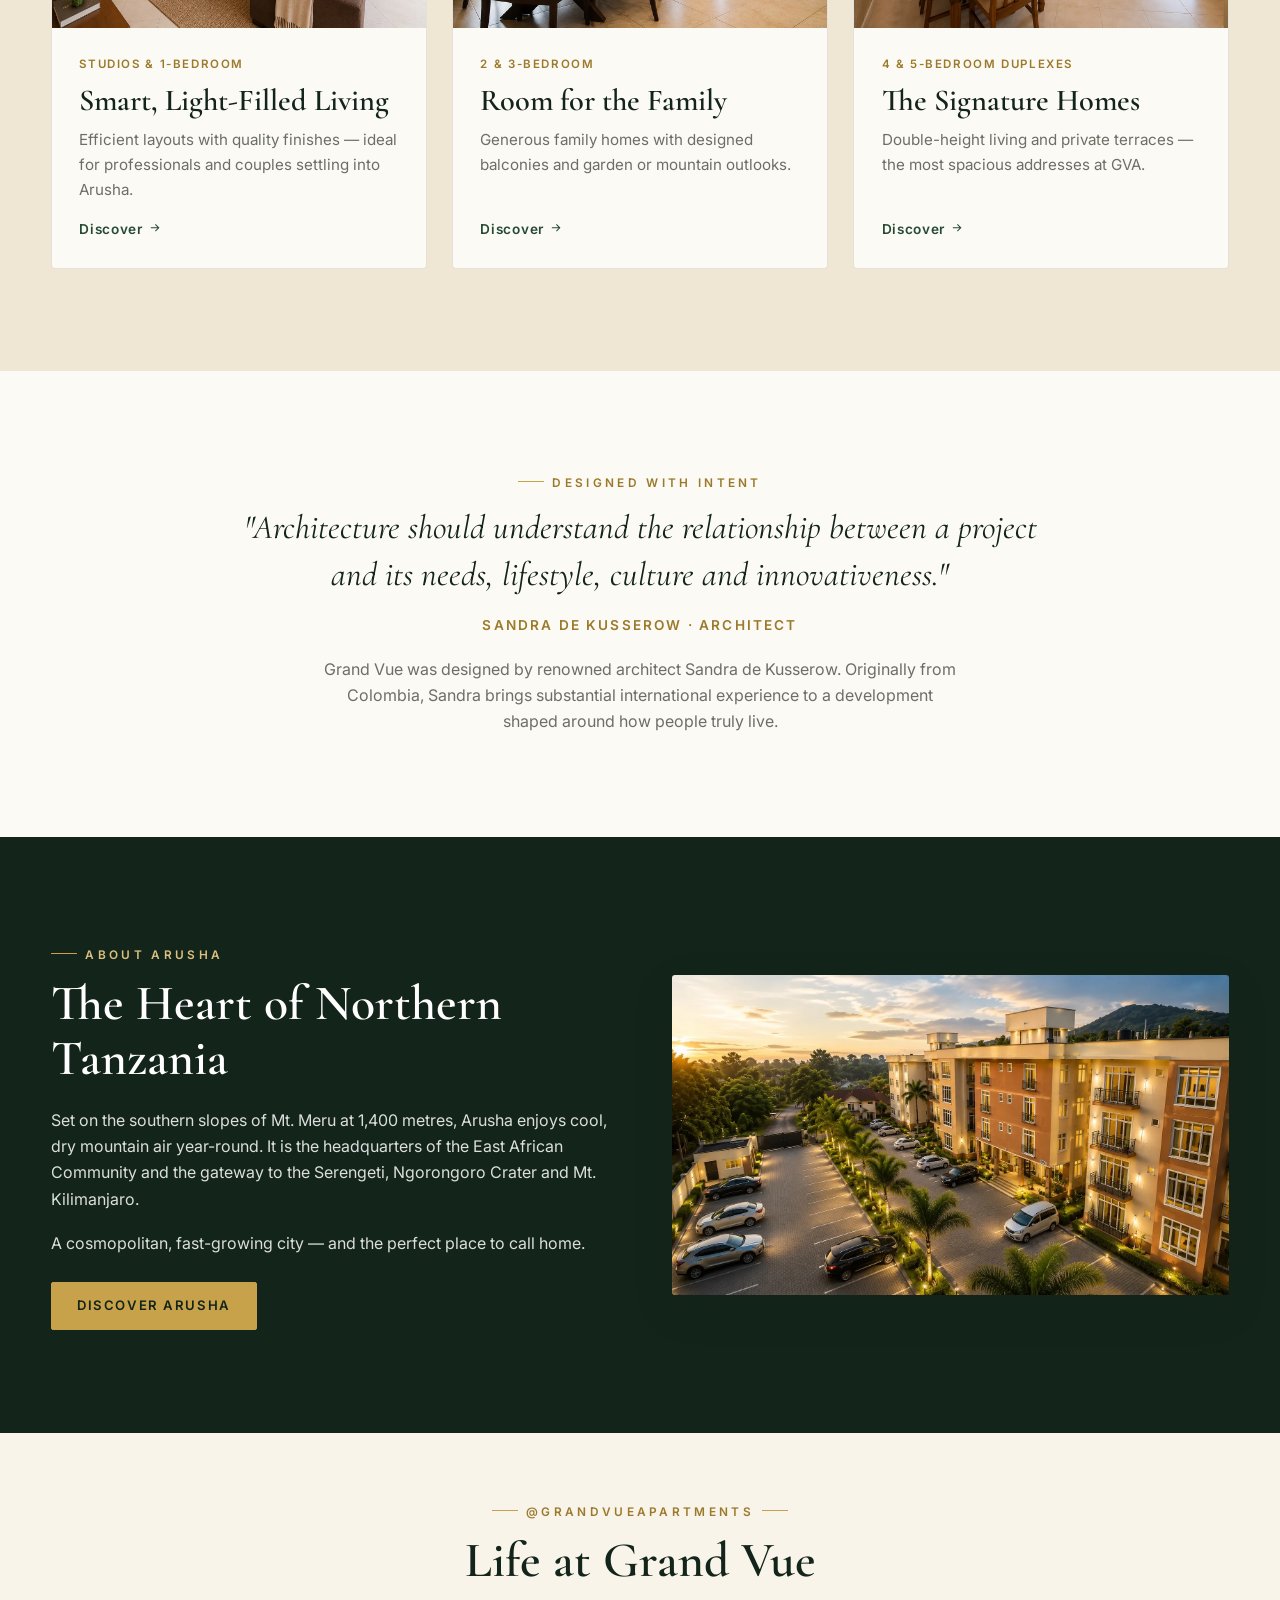
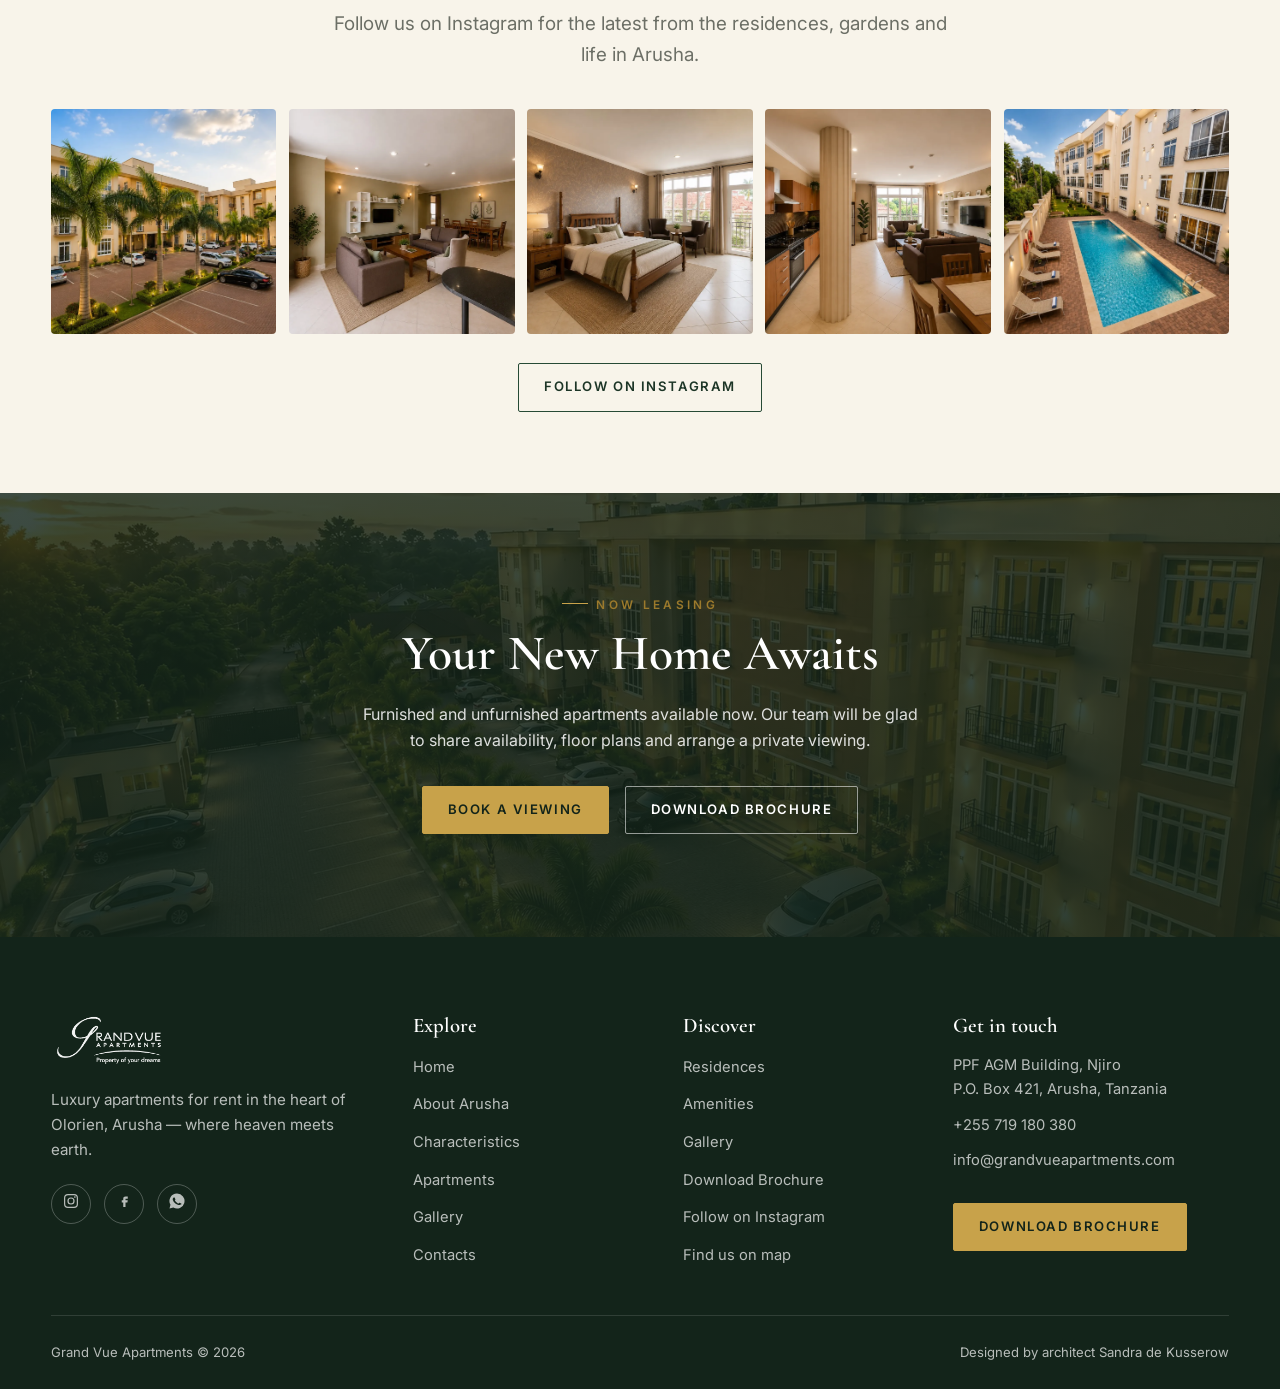
==== commit 2537752a: "Convert site images to WebP (3-4x smaller), preload hero image - All 12 photos now served as resized" ====
--- a/index.html
+++ b/index.html
@@ -6,6 +6,7 @@
 <title>Grand Vue Apartments | Luxury Apartments for Rent — Olorien, Arusha</title>
 <meta name="description" content="Now leasing — Grand Vue Apartments, 55 luxury residences for rent in the heart of Olorien, Arusha. Furnished &amp; unfurnished homes with pool, gym, gardens and views of Mt. Meru and Mt. Kilimanjaro.">
 <link rel="icon" href="assets/img/logo.png">
+<link rel="preload" as="image" href="assets/img/grand-vue-apartments-exterior-front.webp" fetchpriority="high">
 <link rel="preconnect" href="https://fonts.googleapis.com">
 <link rel="preconnect" href="https://fonts.gstatic.com" crossorigin>
 <link href="https://fonts.googleapis.com/css2?family=Cormorant+Garamond:ital,wght@0,500;0,600;1,500;1,600&family=Inter:wght@400;500;600&display=swap" rel="stylesheet">
@@ -125,9 +126,9 @@
 <!-- HERO -->
 <section class="hero">
   <div class="hero-slides">
-    <div class="hero-slide active" style="background-image:url('assets/img/grand-vue-apartments-exterior-front.jpg')"></div>
-    <div class="hero-slide" style="background-image:url('assets/img/grand-vue-apartments-exterior-palm-courtyard.jpg')"></div>
-    <div class="hero-slide" style="background-image:url('assets/img/grand-vue-apartments-exterior-aerial-sunset.jpg')"></div>
+    <div class="hero-slide active" style="background-image:url('assets/img/grand-vue-apartments-exterior-front.webp')"></div>
+    <div class="hero-slide" style="background-image:url('assets/img/grand-vue-apartments-exterior-palm-courtyard.webp')"></div>
+    <div class="hero-slide" style="background-image:url('assets/img/grand-vue-apartments-exterior-aerial-sunset.webp')"></div>
   </div>
   <div class="hero-inner">
     <span class="eyebrow">Now Leasing · Olorien · Arusha</span>
@@ -146,7 +147,7 @@
 <section class="section">
   <div class="container split">
     <div class="split-media" data-reveal>
-      <img src="assets/img/grand-vue-apartments-exterior-palm-courtyard.jpg" alt="Grand Vue Apartments courtyard with palms and gardens at golden hour" width="1498" height="1050">
+      <img src="assets/img/grand-vue-apartments-exterior-palm-courtyard.webp" alt="Grand Vue Apartments courtyard with palms and gardens at golden hour" width="1498" height="1050">
       <div class="badge"><b>55</b><span>Residences</span></div>
     </div>
     <div data-reveal data-delay="1">
@@ -215,7 +216,7 @@
     </div>
     <div class="grid grid-3">
       <article class="res-card" data-reveal>
-        <div class="media"><img src="assets/img/grand-vue-apartments-living-room-twin-sofas.jpg" alt="Furnished living room with twin sofas at Grand Vue Apartments" width="1448" height="1086"></div>
+        <div class="media"><img src="assets/img/grand-vue-apartments-living-room-twin-sofas.webp" alt="Furnished living room with twin sofas at Grand Vue Apartments" width="1400" height="1050"></div>
         <div class="body">
           <span class="tag">Studios &amp; 1-Bedroom</span>
           <h3>Smart, Light-Filled Living</h3>
@@ -224,7 +225,7 @@
         </div>
       </article>
       <article class="res-card" data-reveal data-delay="1">
-        <div class="media"><img src="assets/img/grand-vue-apartments-dining-living-area.jpg" alt="Open dining and living area in a family apartment at Grand Vue" width="1537" height="1023"></div>
+        <div class="media"><img src="assets/img/grand-vue-apartments-dining-living-area.webp" alt="Open dining and living area in a family apartment at Grand Vue" width="1400" height="932"></div>
         <div class="body">
           <span class="tag">2 &amp; 3-Bedroom</span>
           <h3>Room for the Family</h3>
@@ -233,7 +234,7 @@
         </div>
       </article>
       <article class="res-card" data-reveal data-delay="2">
-        <div class="media"><img src="assets/img/grand-vue-apartments-open-plan-kitchen-dining-living.jpg" alt="Open-plan kitchen, dining and living space in a duplex at Grand Vue" width="1448" height="1086"></div>
+        <div class="media"><img src="assets/img/grand-vue-apartments-open-plan-kitchen-dining-living.webp" alt="Open-plan kitchen, dining and living space in a duplex at Grand Vue" width="1400" height="1050"></div>
         <div class="body">
           <span class="tag">4 &amp; 5-Bedroom Duplexes</span>
           <h3>The Signature Homes</h3>
@@ -266,7 +267,7 @@
       <a href="about-arusha.html" class="btn btn-gold">Discover Arusha</a>
     </div>
     <div class="split-media" data-reveal data-delay="1">
-      <img src="assets/img/grand-vue-apartments-exterior-aerial-sunset.jpg" alt="Aerial sunset view of Grand Vue Apartments in Olorien, Arusha" width="1653" height="951">
+      <img src="assets/img/grand-vue-apartments-exterior-aerial-sunset.webp" alt="Aerial sunset view of Grand Vue Apartments in Olorien, Arusha" width="1600" height="921">
     </div>
   </div>
 </section>
@@ -280,18 +281,18 @@
       <p class="lead">Follow us on Instagram for the latest from the residences, gardens and life in Arusha.</p>
     </div>
     <div class="ig-strip" data-reveal>
-      <a href="https://www.instagram.com/grandvueapartments/" target="_blank" rel="noopener" aria-label="Grand Vue Apartments on Instagram"><img src="assets/img/grand-vue-apartments-exterior-front.jpg" alt="Grand Vue Apartments front elevation with palm-lined parking" loading="lazy" width="1537" height="1023"><span class="ig-ic" data-icon="ig"></span></a>
-      <a href="https://www.instagram.com/grandvueapartments/" target="_blank" rel="noopener" aria-label="Grand Vue Apartments on Instagram"><img src="assets/img/grand-vue-apartments-living-room-lounge-tv-01.jpg" alt="Furnished lounge with TV at Grand Vue Apartments" loading="lazy" width="1448" height="1086"><span class="ig-ic" data-icon="ig"></span></a>
-      <a href="https://www.instagram.com/grandvueapartments/" target="_blank" rel="noopener" aria-label="Grand Vue Apartments on Instagram"><img src="assets/img/grand-vue-apartments-master-bedroom-balcony-view.jpg" alt="Master bedroom with balcony view at Grand Vue Apartments" loading="lazy" width="1448" height="1086"><span class="ig-ic" data-icon="ig"></span></a>
-      <a href="https://www.instagram.com/grandvueapartments/" target="_blank" rel="noopener" aria-label="Grand Vue Apartments on Instagram"><img src="assets/img/grand-vue-apartments-kitchen-open-plan.jpg" alt="Modern open-plan kitchen at Grand Vue Apartments" loading="lazy" width="1448" height="1086"><span class="ig-ic" data-icon="ig"></span></a>
-      <a href="https://www.instagram.com/grandvueapartments/" target="_blank" rel="noopener" aria-label="Grand Vue Apartments on Instagram"><img src="assets/img/grand-vue-apartments-swimming-pool.jpg" alt="Swimming pool at Grand Vue Apartments at dusk" loading="lazy" width="1447" height="1087"><span class="ig-ic" data-icon="ig"></span></a>
+      <a href="https://www.instagram.com/grandvueapartments/" target="_blank" rel="noopener" aria-label="Grand Vue Apartments on Instagram"><img src="assets/img/grand-vue-apartments-exterior-front.webp" alt="Grand Vue Apartments front elevation with palm-lined parking" loading="lazy" width="1537" height="1023"><span class="ig-ic" data-icon="ig"></span></a>
+      <a href="https://www.instagram.com/grandvueapartments/" target="_blank" rel="noopener" aria-label="Grand Vue Apartments on Instagram"><img src="assets/img/grand-vue-apartments-living-room-lounge-tv-01.webp" alt="Furnished lounge with TV at Grand Vue Apartments" loading="lazy" width="1400" height="1050"><span class="ig-ic" data-icon="ig"></span></a>
+      <a href="https://www.instagram.com/grandvueapartments/" target="_blank" rel="noopener" aria-label="Grand Vue Apartments on Instagram"><img src="assets/img/grand-vue-apartments-master-bedroom-balcony-view.webp" alt="Master bedroom with balcony view at Grand Vue Apartments" loading="lazy" width="1400" height="1050"><span class="ig-ic" data-icon="ig"></span></a>
+      <a href="https://www.instagram.com/grandvueapartments/" target="_blank" rel="noopener" aria-label="Grand Vue Apartments on Instagram"><img src="assets/img/grand-vue-apartments-kitchen-open-plan.webp" alt="Modern open-plan kitchen at Grand Vue Apartments" loading="lazy" width="1400" height="1050"><span class="ig-ic" data-icon="ig"></span></a>
+      <a href="https://www.instagram.com/grandvueapartments/" target="_blank" rel="noopener" aria-label="Grand Vue Apartments on Instagram"><img src="assets/img/grand-vue-apartments-swimming-pool.webp" alt="Swimming pool at Grand Vue Apartments at dusk" loading="lazy" width="1400" height="1052"><span class="ig-ic" data-icon="ig"></span></a>
     </div>
     <p class="center" style="margin-top:1.8rem" data-reveal><a href="https://www.instagram.com/grandvueapartments/" target="_blank" rel="noopener" class="btn btn-ghost">Follow on Instagram</a></p>
   </div>
 </section>
 
 <!-- CTA -->
-<section class="cta-band" style="background-image:url('assets/img/grand-vue-apartments-exterior-aerial-sunset.jpg')">
+<section class="cta-band" style="background-image:url('assets/img/grand-vue-apartments-exterior-aerial-sunset.webp')">
   <div class="container" data-reveal>
     <span class="eyebrow center" style="display:block">Now Leasing</span>
     <h2>Your New Home Awaits</h2>
--- a/assets/css/style.css
+++ b/assets/css/style.css
@@ -265,7 +265,7 @@
 .footer-top{display:grid;grid-template-columns:1.4fr 1fr 1fr 1.2fr;gap:2.5rem;padding-bottom:3rem;border-bottom:1px solid rgba(255,255,255,.12)}
 .site-footer h4{color:#fff;font-size:1.3rem;margin-bottom:1rem}
 .site-footer .ftagline{max-width:300px;font-size:.95rem}
-.site-footer img.flogo{height:54px;margin-bottom:1.2rem;filter:brightness(0) invert(1);opacity:.95}
+.site-footer img.flogo{height:54px;width:auto;margin-bottom:1.2rem;filter:brightness(0) invert(1);opacity:.95}
 .fmenu{list-style:none;padding:0;margin:0;display:flex;flex-direction:column;gap:.7rem}
 .fmenu a{font-size:.92rem;transition:color .3s}
 .fmenu a:hover{color:var(--gold-light);padding-left:6px}
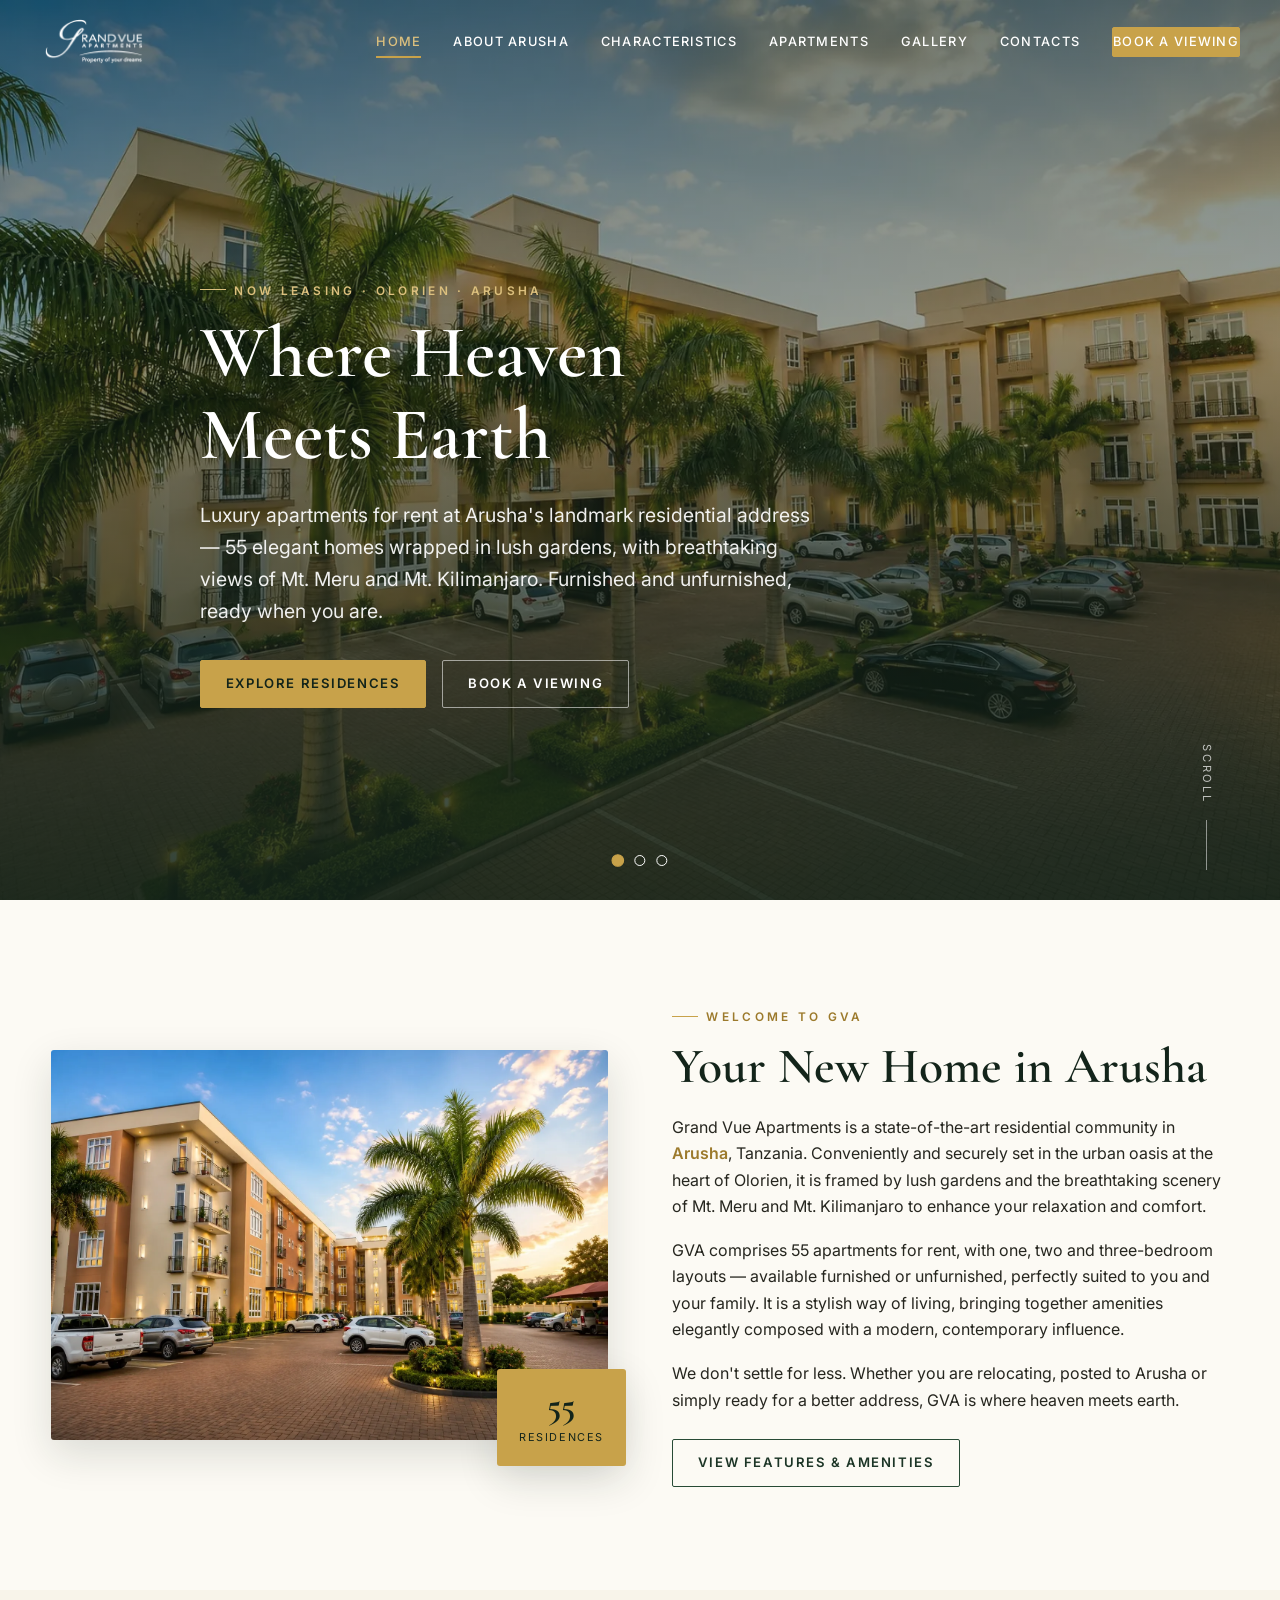
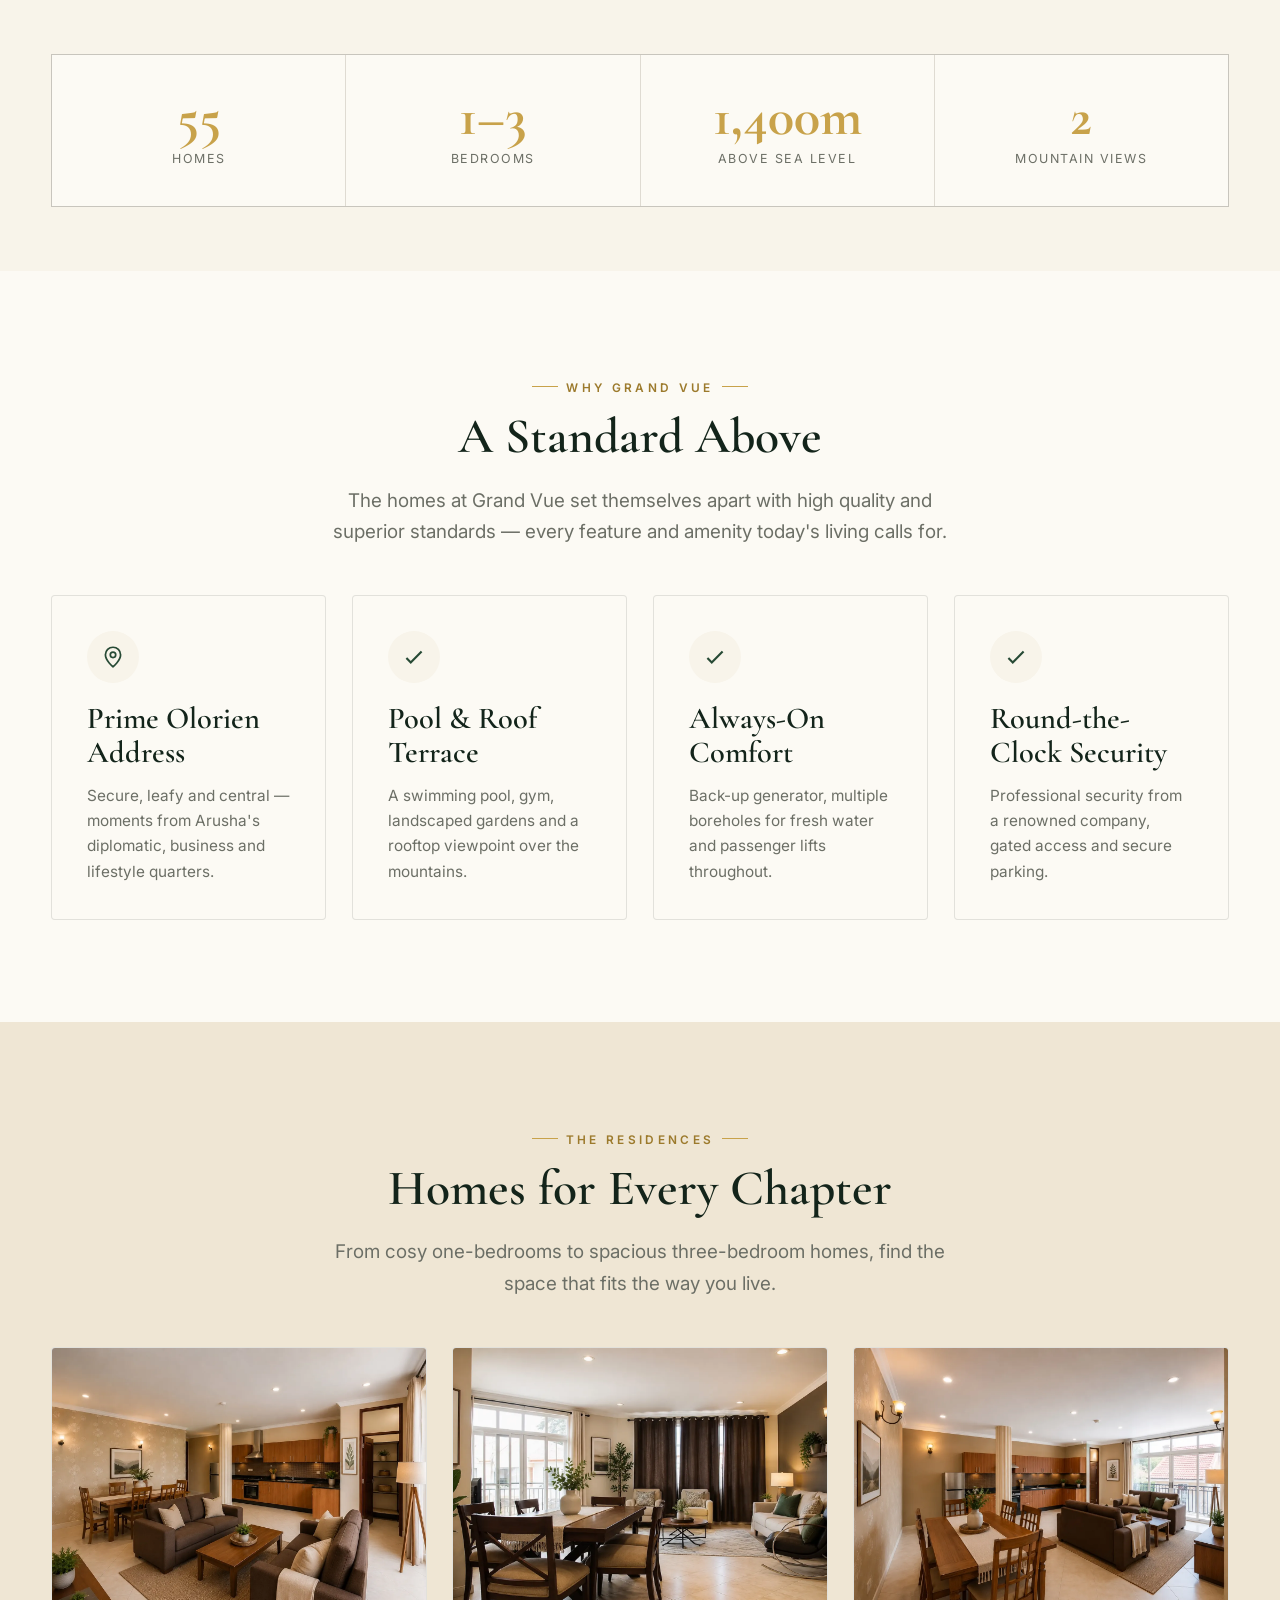
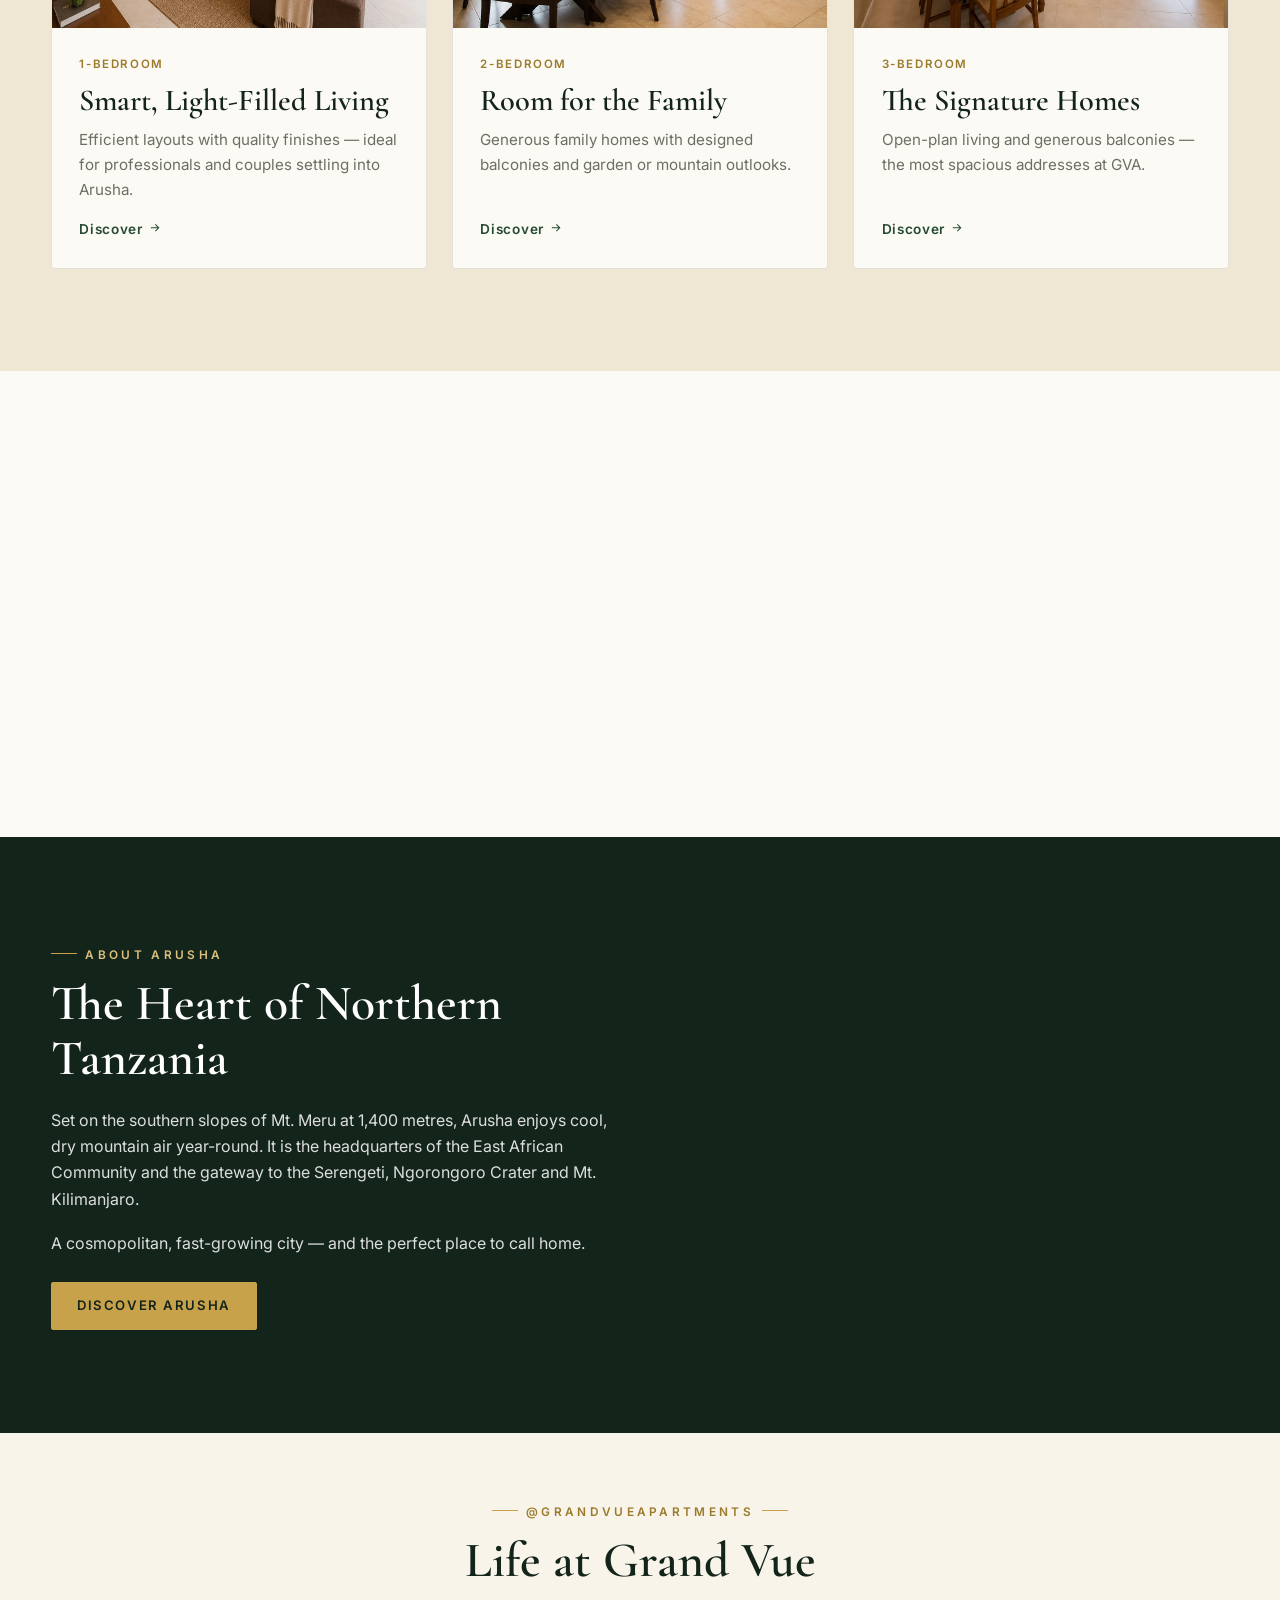
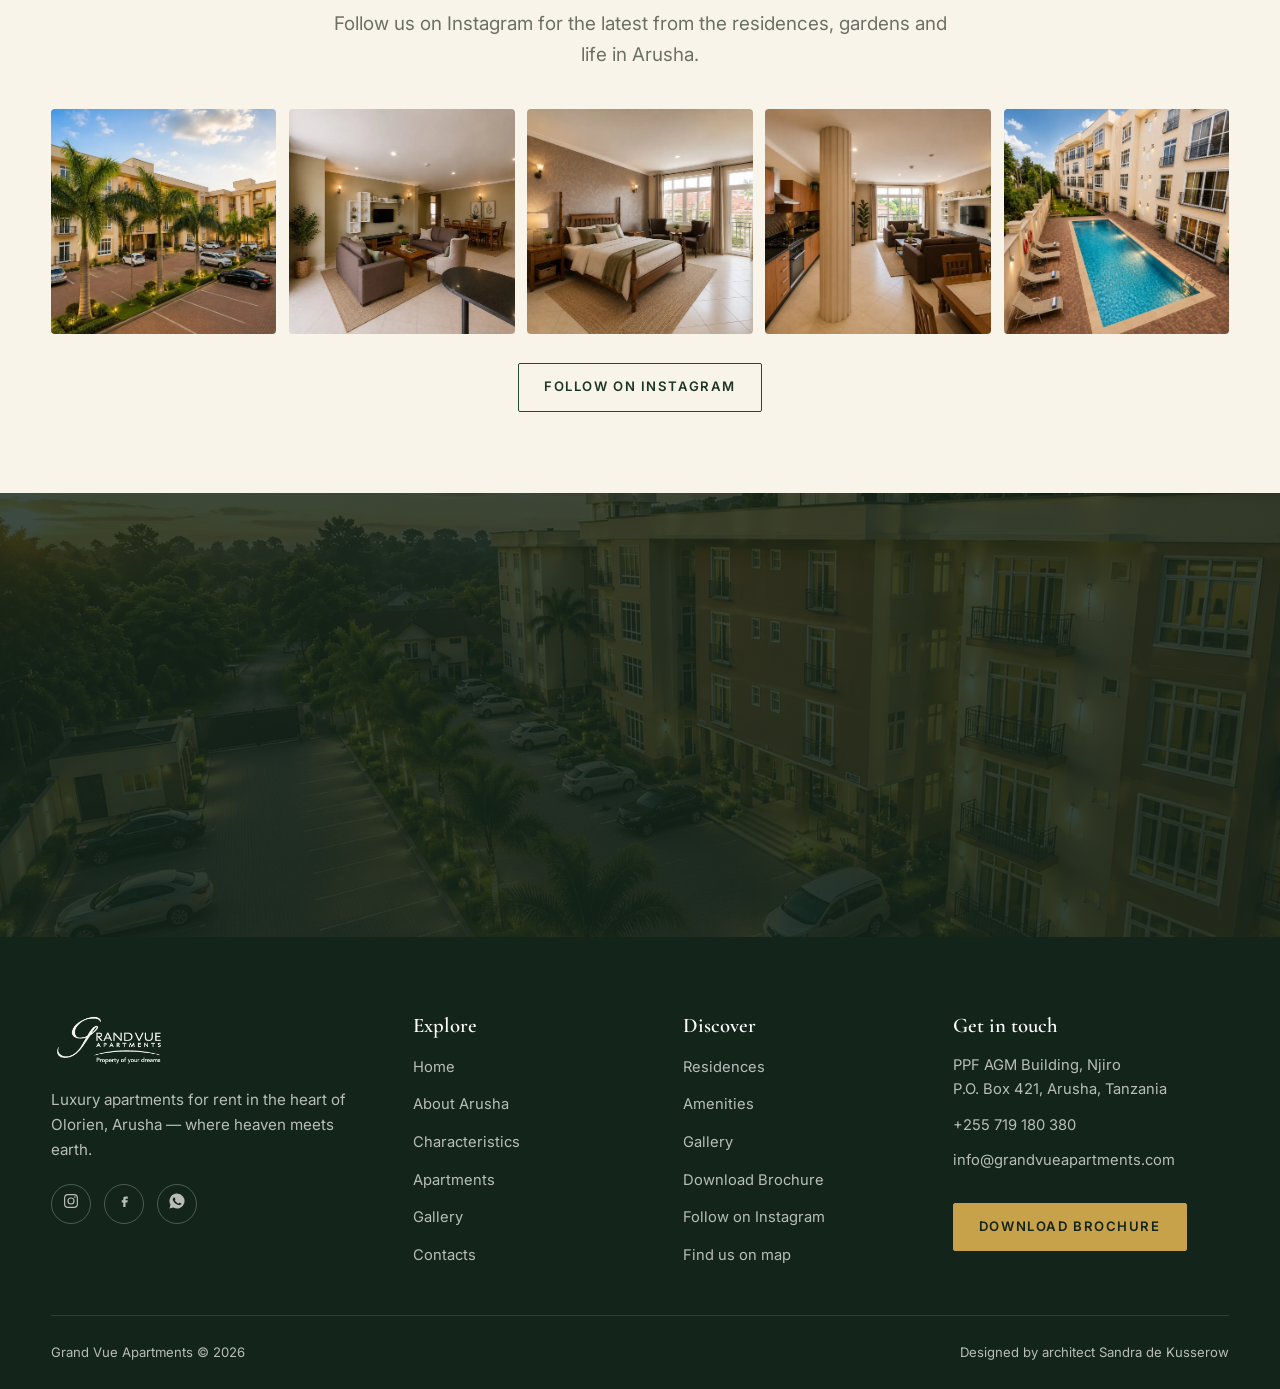
==== commit 623b8314: "Correct unit mix: 1-3 bedroom apartments only Site previously claimed studios to five-bedroom duplex" ====
--- a/index.html
+++ b/index.html
@@ -27,7 +27,7 @@
  "@context": "https://schema.org",
  "@type": "ApartmentComplex",
  "name": "Grand Vue Apartments",
- "description": "55 luxury residences for rent in the heart of Olorien, Arusha, Tanzania \u2014 furnished and unfurnished apartments from one-bedroom studios to five-bedroom duplexes, with swimming pool, gym, landscaped gardens and views of Mt. Meru and Mt. Kilimanjaro.",
+ "description": "55 luxury residences for rent in the heart of Olorien, Arusha, Tanzania \u2014 furnished and unfurnished one, two and three-bedroom apartments, with swimming pool, gym, landscaped gardens and views of Mt. Meru and Mt. Kilimanjaro.",
  "url": "https://www.grandvueapartments.com/",
  "telephone": "+255719180380",
  "email": "info@grandvueapartments.com",
@@ -154,7 +154,7 @@
       <span class="eyebrow">Welcome to GVA</span>
       <h2>Your New Home in Arusha</h2>
       <p>Grand Vue Apartments is a state-of-the-art residential community in <a href="about-arusha.html" style="color:var(--gold-dark);font-weight:600">Arusha</a>, Tanzania. Conveniently and securely set in the urban oasis at the heart of Olorien, it is framed by lush gardens and the breathtaking scenery of Mt. Meru and Mt. Kilimanjaro to enhance your relaxation and comfort.</p>
-      <p>GVA comprises 55 apartments for rent, ranging from one-bedroom studios to five-bedroom duplexes — available furnished or unfurnished, perfectly suited to you and your family. It is a stylish way of living, bringing together amenities elegantly composed with a modern, contemporary influence.</p>
+      <p>GVA comprises 55 apartments for rent, with one, two and three-bedroom layouts — available furnished or unfurnished, perfectly suited to you and your family. It is a stylish way of living, bringing together amenities elegantly composed with a modern, contemporary influence.</p>
       <p style="margin-bottom:1.6rem">We don't settle for less. Whether you are relocating, posted to Arusha or simply ready for a better address, GVA is where heaven meets earth.</p>
       <a href="characteristics.html" class="btn btn-ghost">View Features &amp; Amenities</a>
     </div>
@@ -166,7 +166,7 @@
   <div class="container">
     <div class="stats" data-reveal>
       <div class="stat"><b>55</b><span>Homes</span></div>
-      <div class="stat"><b>1&ndash;5</b><span>Bedrooms</span></div>
+      <div class="stat"><b>1&ndash;3</b><span>Bedrooms</span></div>
       <div class="stat"><b>1,400m</b><span>Above Sea Level</span></div>
       <div class="stat"><b>2</b><span>Mountain Views</span></div>
     </div>
@@ -212,13 +212,13 @@
     <div class="center" data-reveal style="max-width:640px;margin-inline:auto;margin-bottom:3rem">
       <span class="eyebrow">The Residences</span>
       <h2>Homes for Every Chapter</h2>
-      <p class="lead">From compact studios to expansive duplexes, find the space that fits the way you live.</p>
+      <p class="lead">From cosy one-bedrooms to spacious three-bedroom homes, find the space that fits the way you live.</p>
     </div>
     <div class="grid grid-3">
       <article class="res-card" data-reveal>
         <div class="media"><img src="assets/img/grand-vue-apartments-living-room-twin-sofas.webp" alt="Furnished living room with twin sofas at Grand Vue Apartments" width="1400" height="1050"></div>
         <div class="body">
-          <span class="tag">Studios &amp; 1-Bedroom</span>
+          <span class="tag">1-Bedroom</span>
           <h3>Smart, Light-Filled Living</h3>
           <p>Efficient layouts with quality finishes — ideal for professionals and couples settling into Arusha.</p>
           <a href="apartments.html" class="arrow">Discover <span data-icon="arrow"></span></a>
@@ -227,18 +227,18 @@
       <article class="res-card" data-reveal data-delay="1">
         <div class="media"><img src="assets/img/grand-vue-apartments-dining-living-area.webp" alt="Open dining and living area in a family apartment at Grand Vue" width="1400" height="932"></div>
         <div class="body">
-          <span class="tag">2 &amp; 3-Bedroom</span>
+          <span class="tag">2-Bedroom</span>
           <h3>Room for the Family</h3>
           <p>Generous family homes with designed balconies and garden or mountain outlooks.</p>
           <a href="apartments.html" class="arrow">Discover <span data-icon="arrow"></span></a>
         </div>
       </article>
       <article class="res-card" data-reveal data-delay="2">
-        <div class="media"><img src="assets/img/grand-vue-apartments-open-plan-kitchen-dining-living.webp" alt="Open-plan kitchen, dining and living space in a duplex at Grand Vue" width="1400" height="1050"></div>
+        <div class="media"><img src="assets/img/grand-vue-apartments-open-plan-kitchen-dining-living.webp" alt="Open-plan kitchen, dining and living space in a three-bedroom home at Grand Vue" width="1400" height="1050"></div>
         <div class="body">
-          <span class="tag">4 &amp; 5-Bedroom Duplexes</span>
+          <span class="tag">3-Bedroom</span>
           <h3>The Signature Homes</h3>
-          <p>Double-height living and private terraces — the most spacious addresses at GVA.</p>
+          <p>Open-plan living and generous balconies — the most spacious addresses at GVA.</p>
           <a href="apartments.html" class="arrow">Discover <span data-icon="arrow"></span></a>
         </div>
       </article>
--- a/assets/css/style.css
+++ b/assets/css/style.css
@@ -192,13 +192,13 @@
 .res-card:hover .arrow{color:var(--gold-dark)}
 
 /* ---------- Gallery ---------- */
-.gallery-grid{display:grid;grid-template-columns:repeat(3,1fr);gap:1rem}
+.gallery-grid{display:grid;grid-template-columns:repeat(3,1fr);gap:1rem;grid-auto-flow:dense}
 .gallery-grid .gitem{position:relative;overflow:hidden;border-radius:4px;cursor:pointer;aspect-ratio:16/10}
 .gallery-grid .gitem img{width:100%;height:100%;object-fit:cover;transition:transform .8s var(--ease)}
 .gallery-grid .gitem:hover img{transform:scale(1.08)}
 .gallery-grid .gitem::after{content:"⤢";position:absolute;inset:0;display:grid;place-items:center;color:#fff;font-size:1.6rem;background:rgba(19,36,26,.35);opacity:0;transition:.4s}
 .gallery-grid .gitem:hover::after{opacity:1}
-.gallery-grid .wide{grid-column:span 2}
+.gallery-grid .wide{grid-column:span 2;grid-row:span 2;aspect-ratio:auto}
 
 /* lightbox */
 .lightbox{position:fixed;inset:0;z-index:200;background:rgba(10,18,13,.94);display:none;align-items:center;justify-content:center;padding:4vw}
@@ -296,7 +296,7 @@
   .split.reverse .split-media{order:0}
   .split-media .badge{right:18px}
   .contact-grid{grid-template-columns:1fr}
-  .gallery-grid .wide{grid-column:span 1}
+  .gallery-grid .wide{grid-column:span 1;grid-row:span 1;aspect-ratio:16/10}
 }
 @media(max-width:720px){
   :root{--header-h:70px}
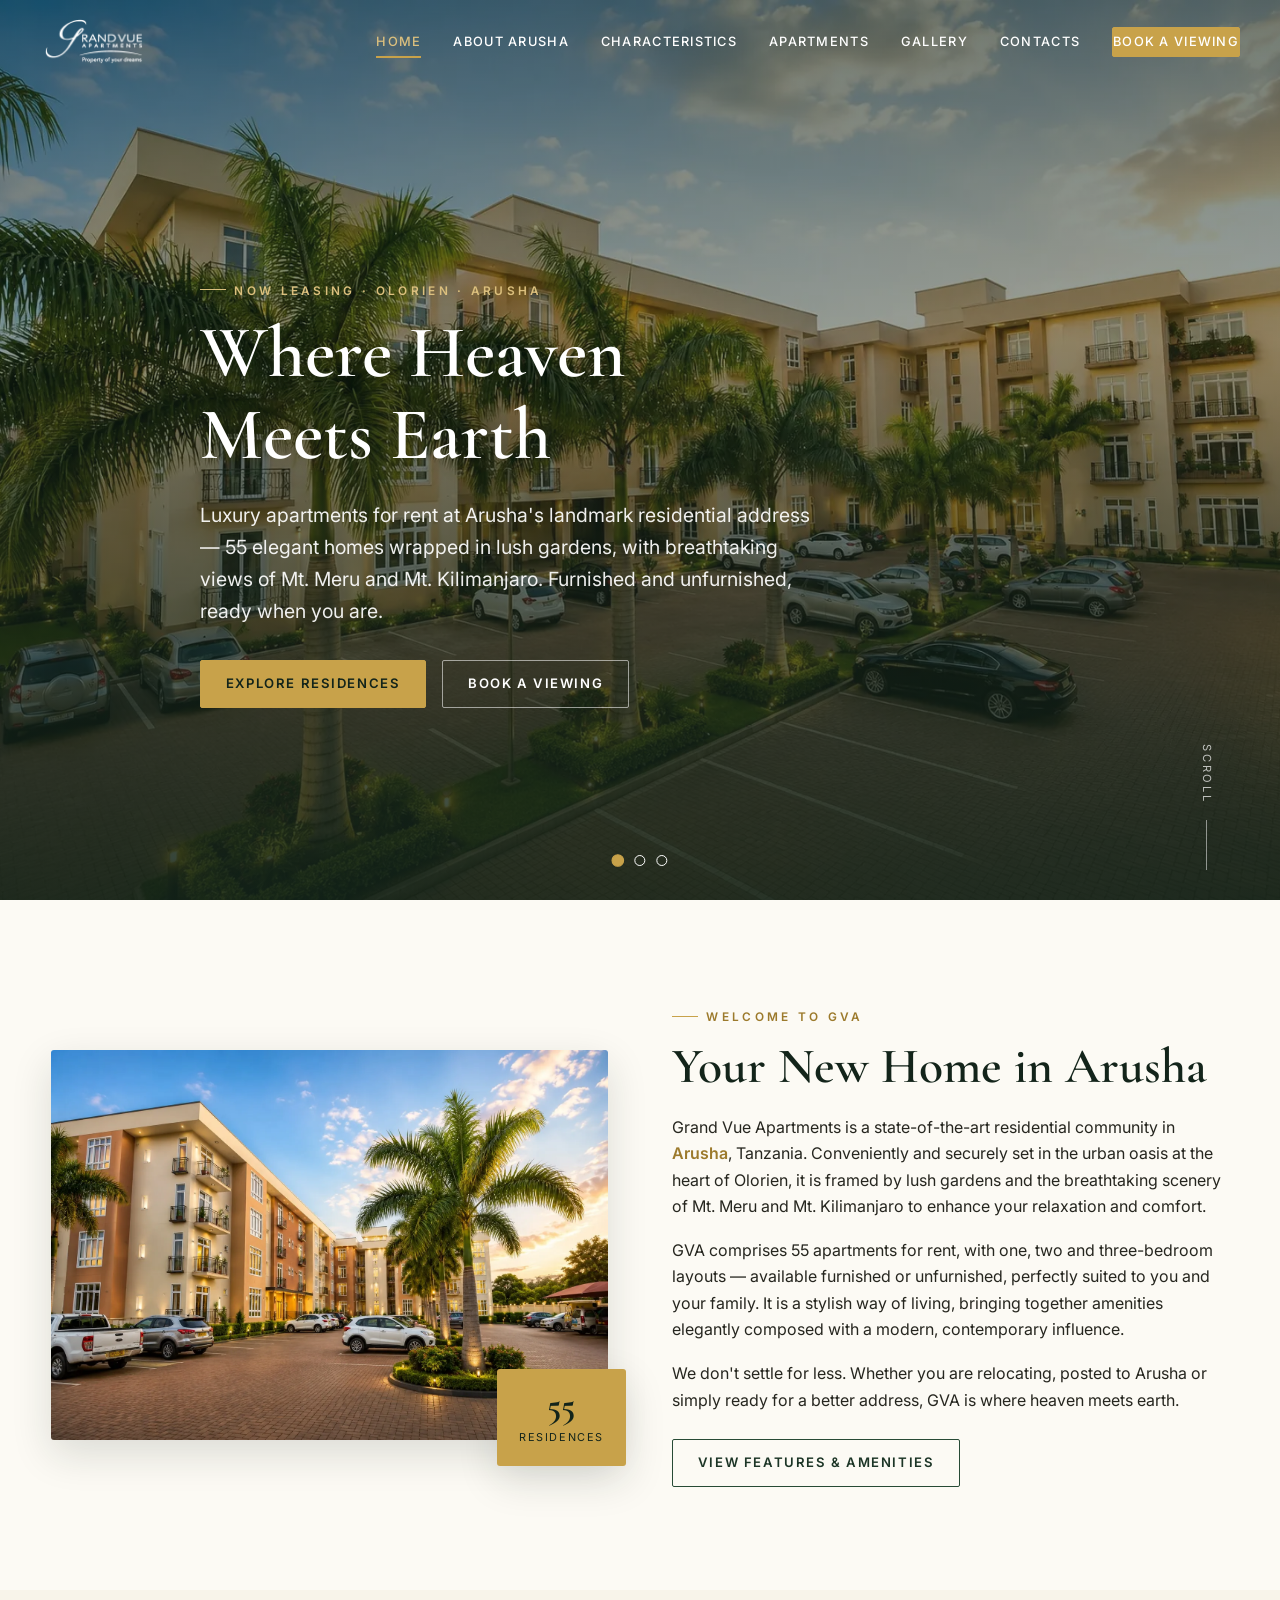
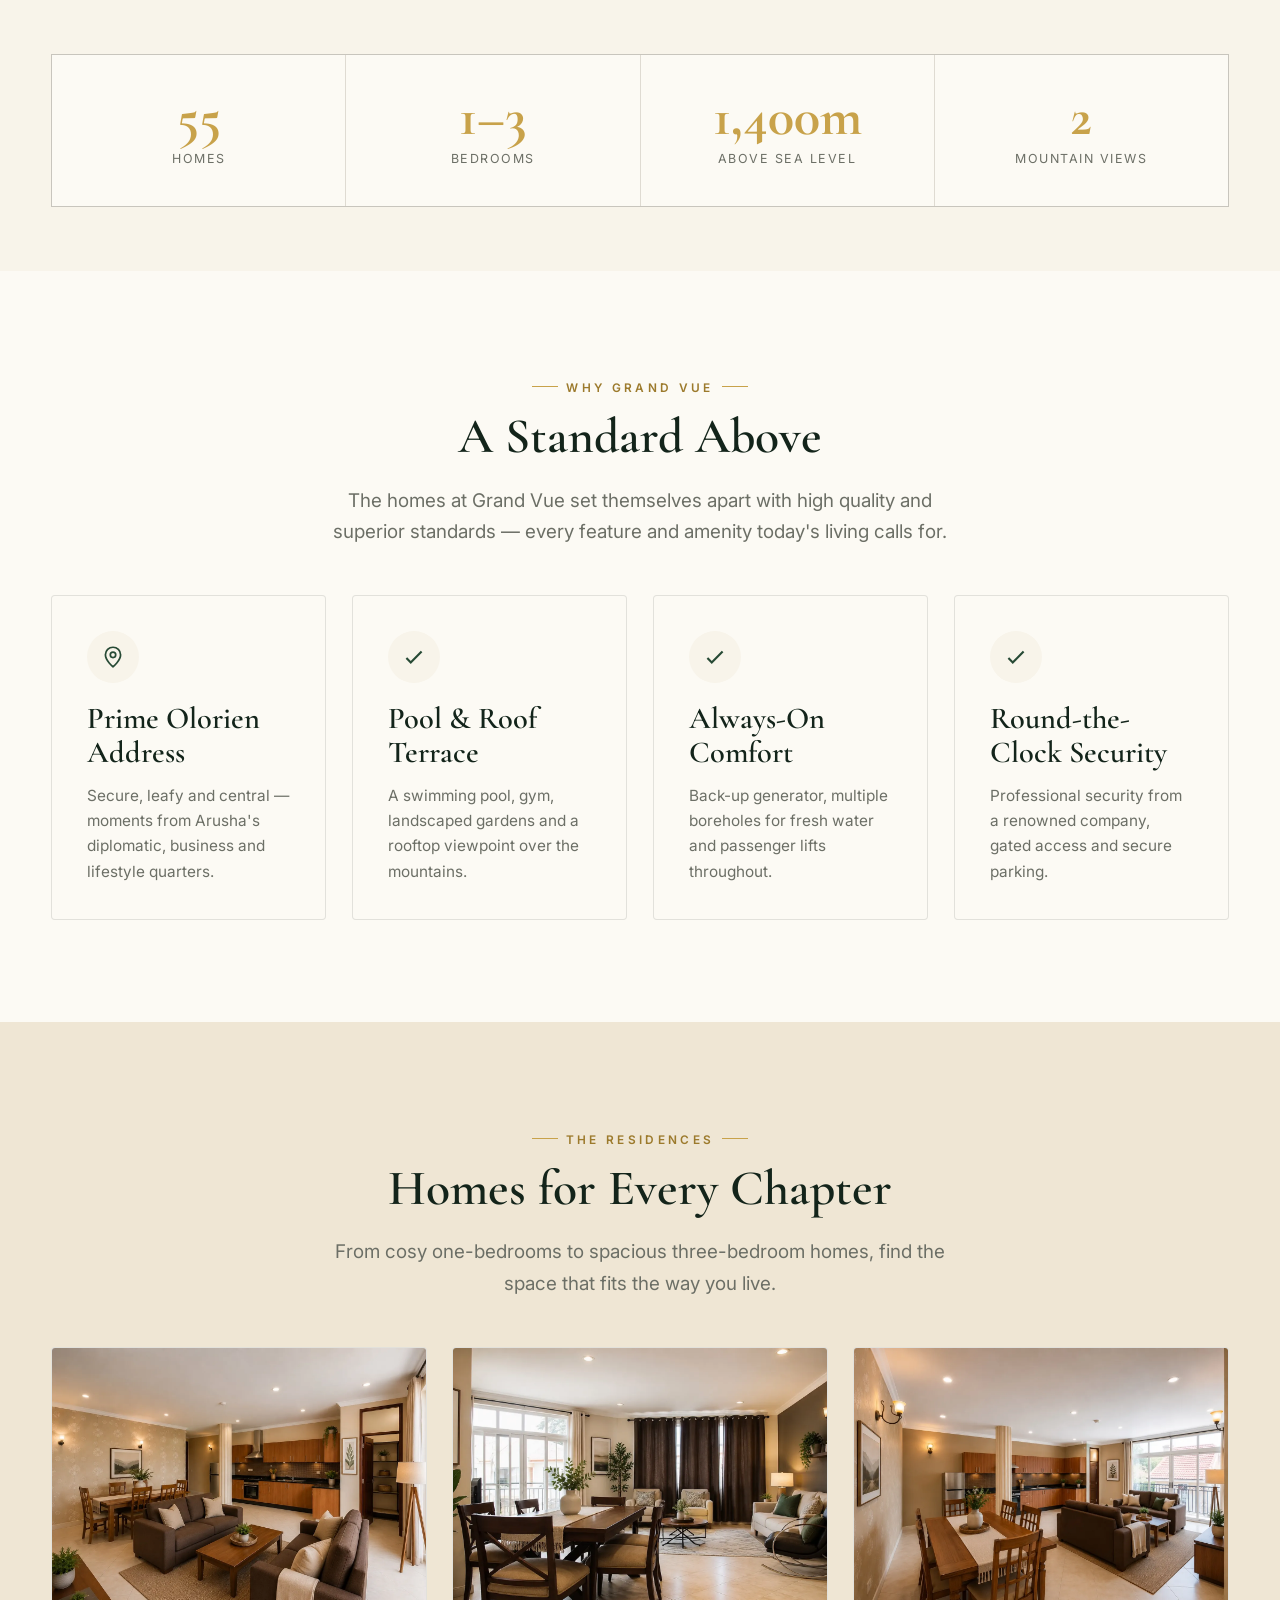
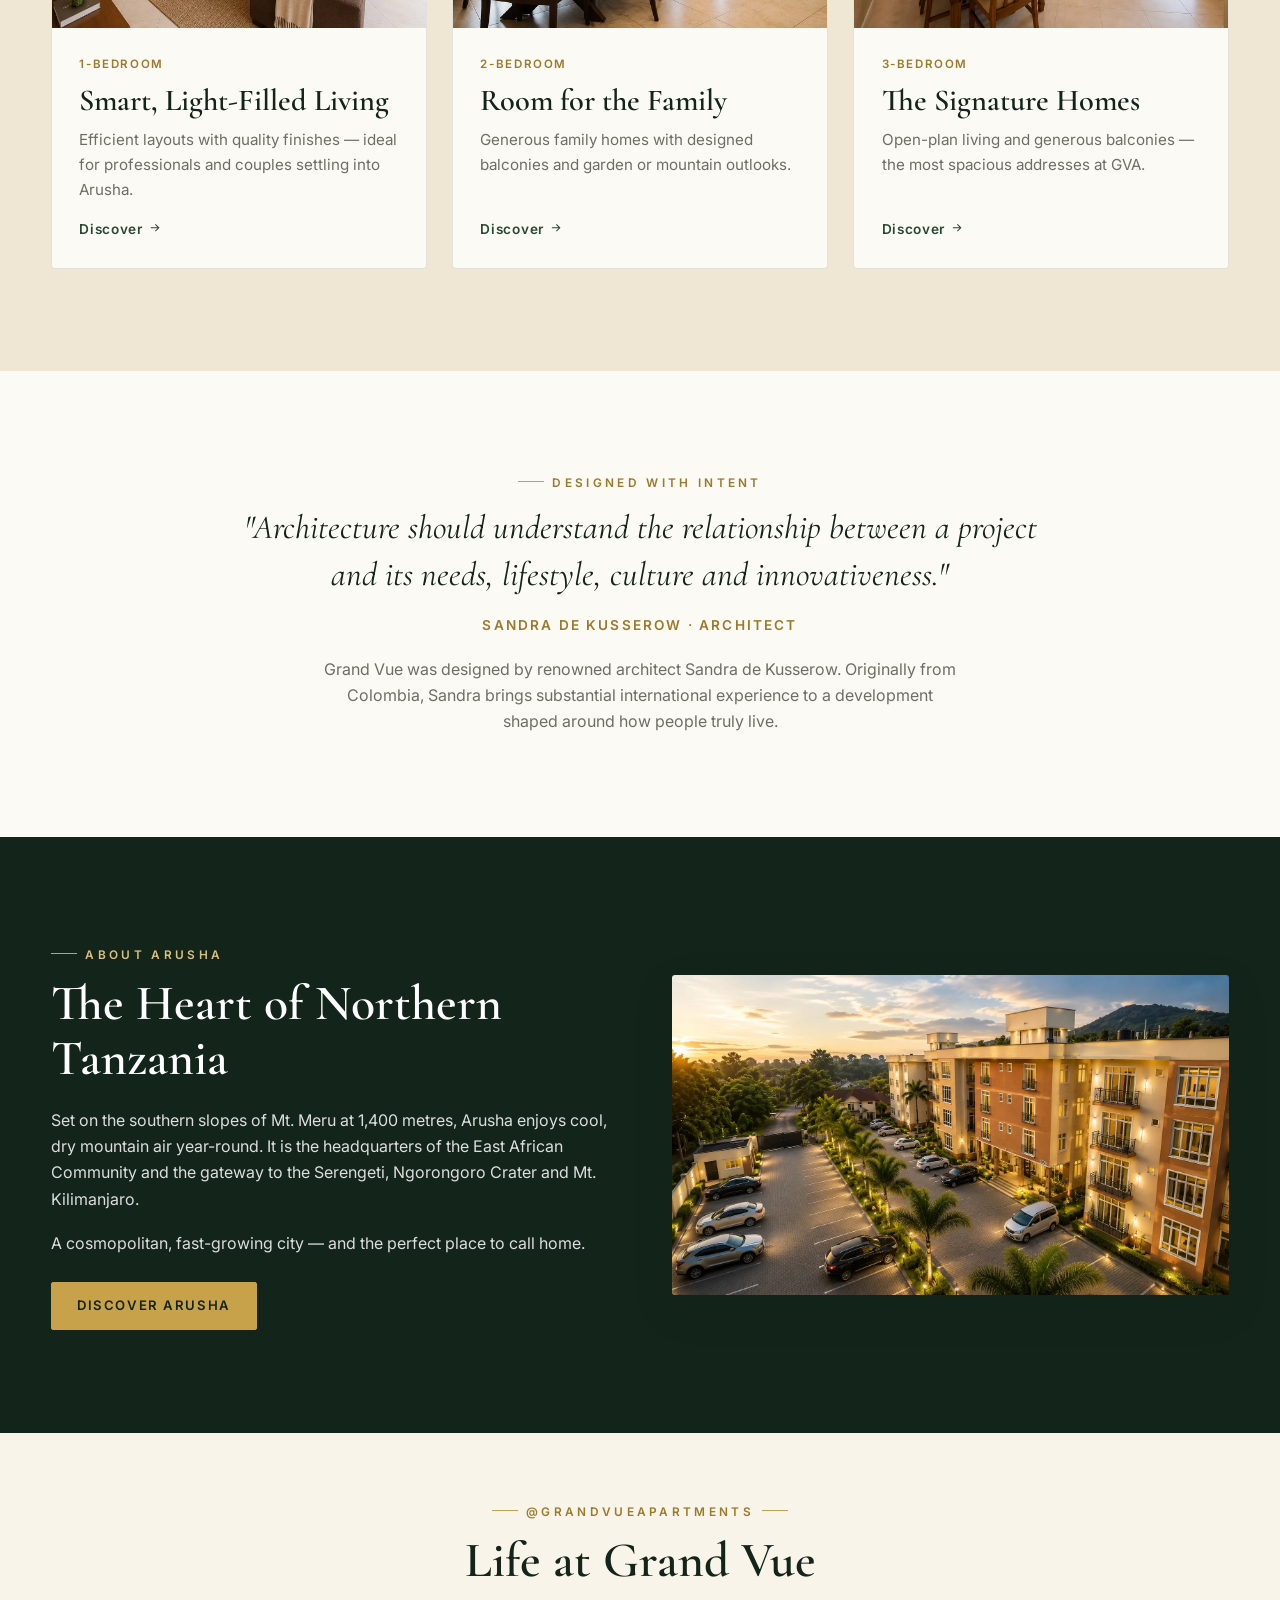
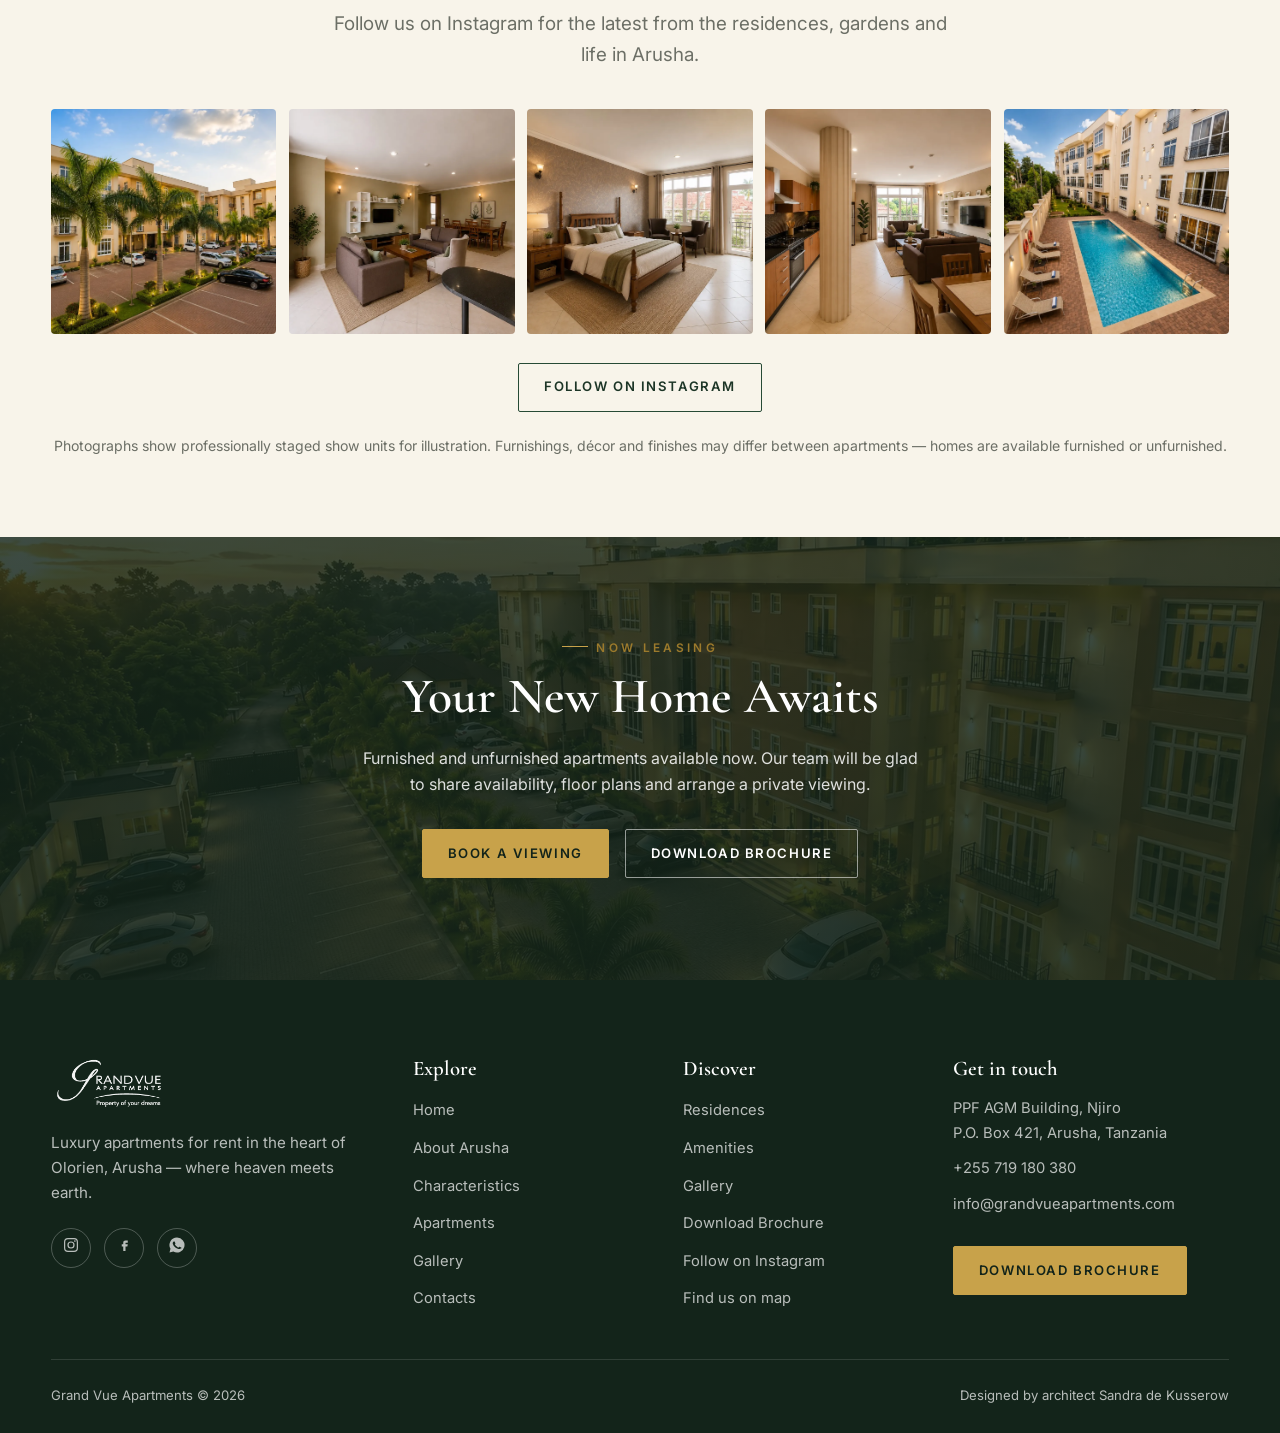
==== commit 0016d24f: "Add staged show-unit disclaimer to homepage Co-Authored-By: Claude Opus 4.8 <noreply@anthropic.com>" ====
--- a/index.html
+++ b/index.html
@@ -288,6 +288,7 @@
       <a href="https://www.instagram.com/grandvueapartments/" target="_blank" rel="noopener" aria-label="Grand Vue Apartments on Instagram"><img src="assets/img/grand-vue-apartments-swimming-pool.webp" alt="Swimming pool at Grand Vue Apartments at dusk" loading="lazy" width="1400" height="1052"><span class="ig-ic" data-icon="ig"></span></a>
     </div>
     <p class="center" style="margin-top:1.8rem" data-reveal><a href="https://www.instagram.com/grandvueapartments/" target="_blank" rel="noopener" class="btn btn-ghost">Follow on Instagram</a></p>
+    <p class="center" style="margin-top:1.4rem;color:var(--muted);font-size:.88rem" data-reveal>Photographs show professionally staged show units for illustration. Furnishings, décor and finishes may differ between apartments — homes are available furnished or unfurnished.</p>
   </div>
 </section>
 
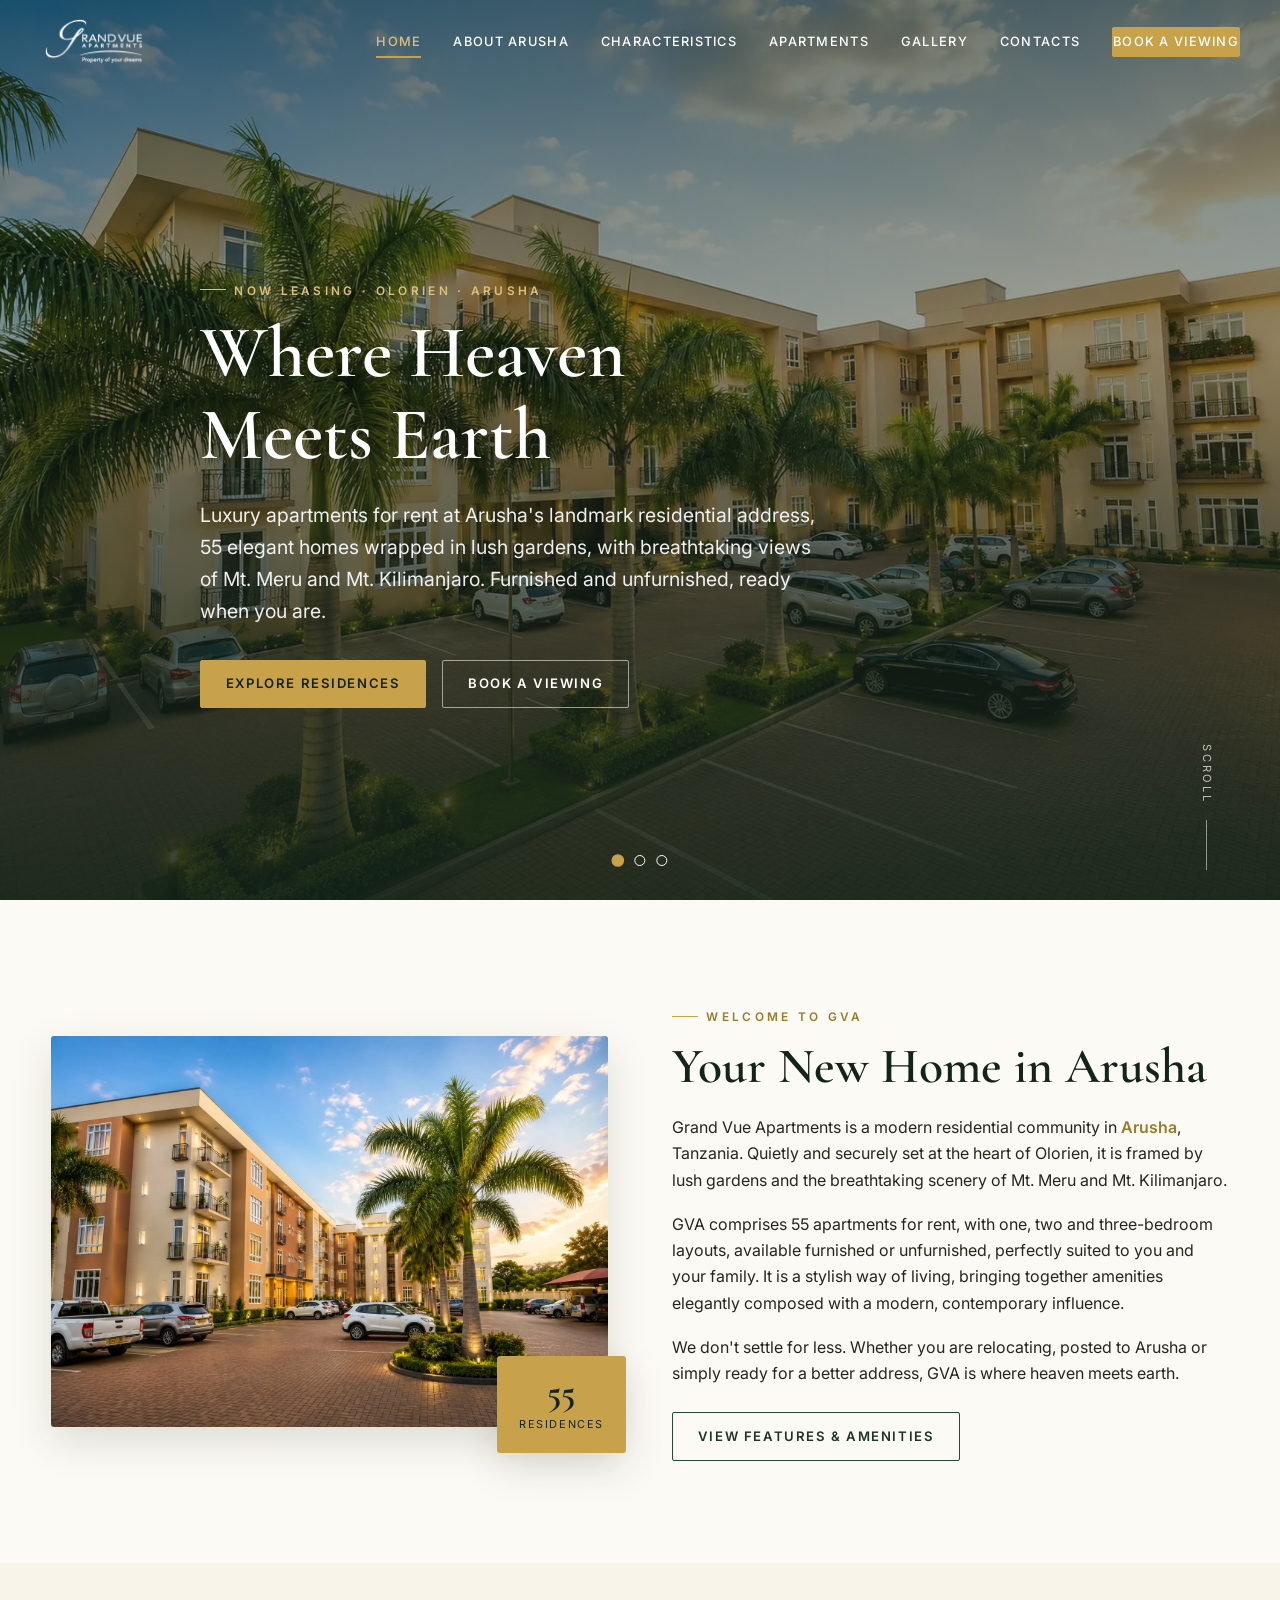
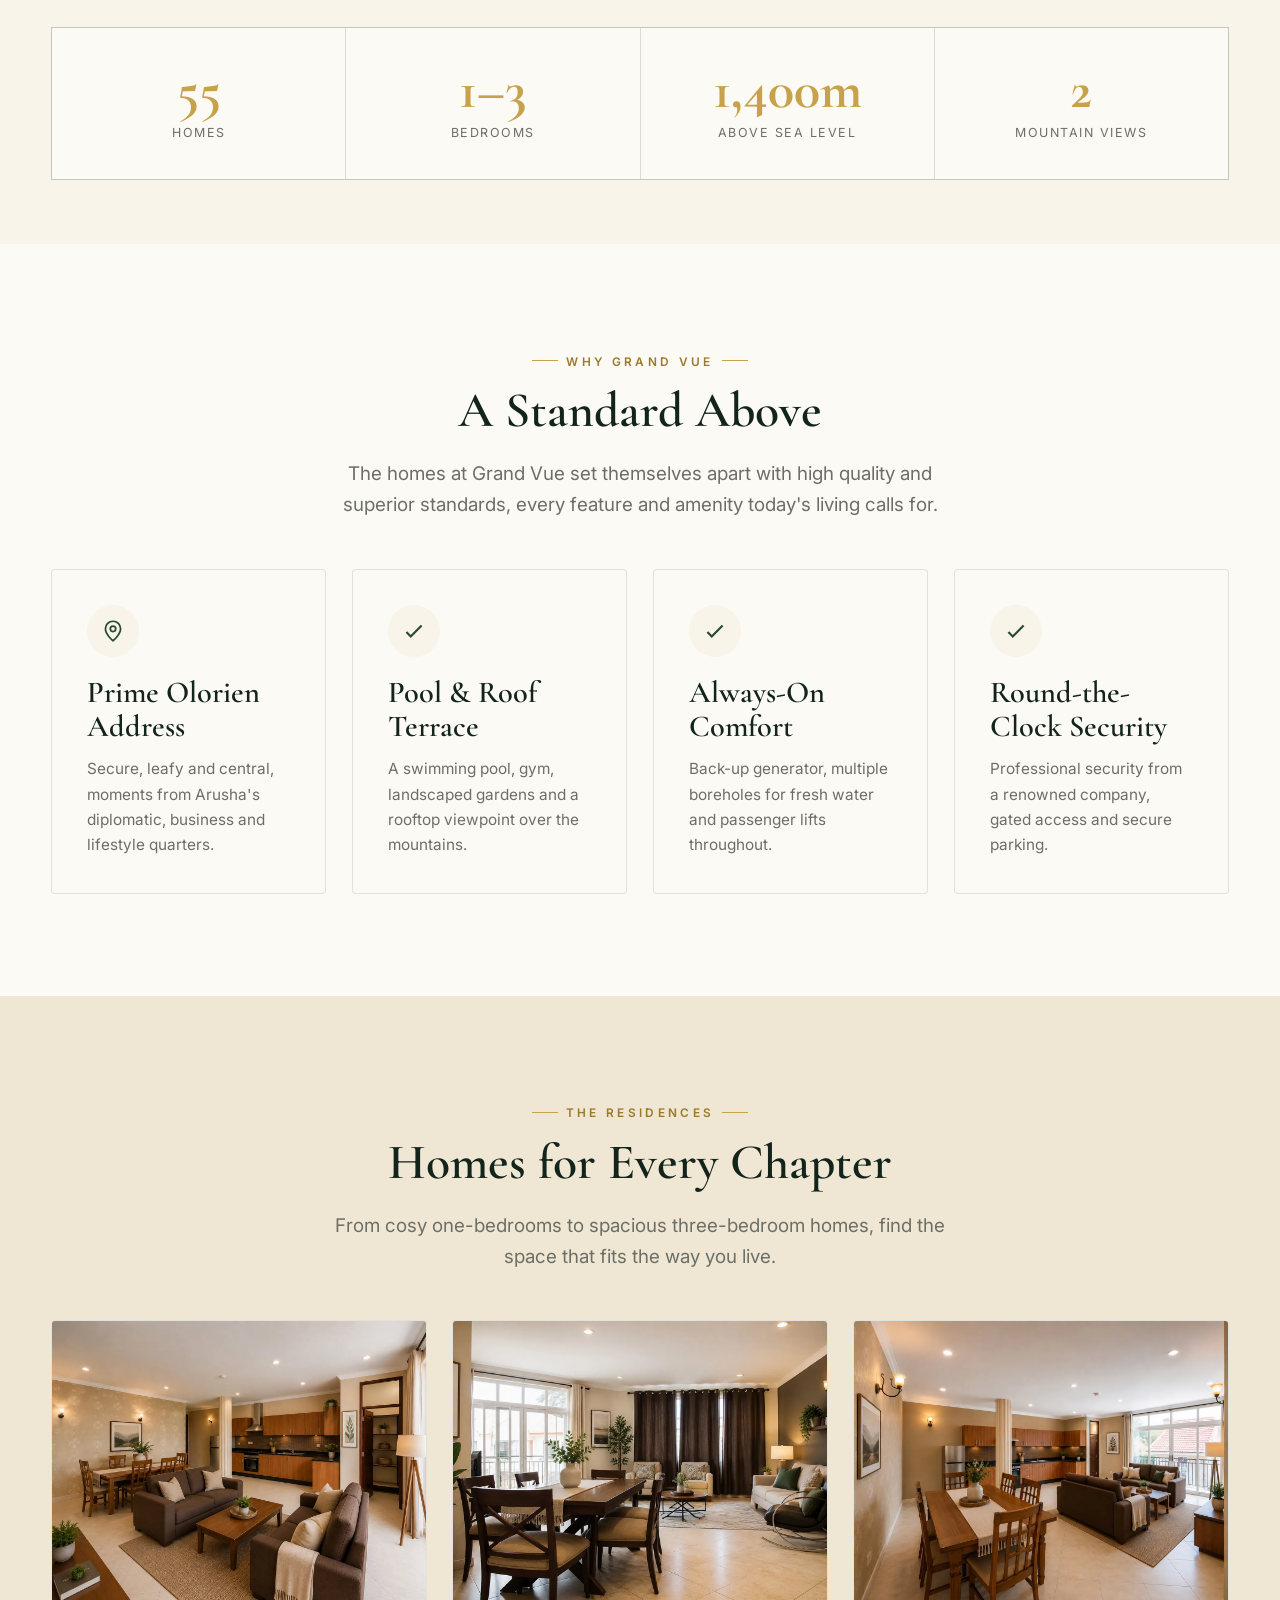
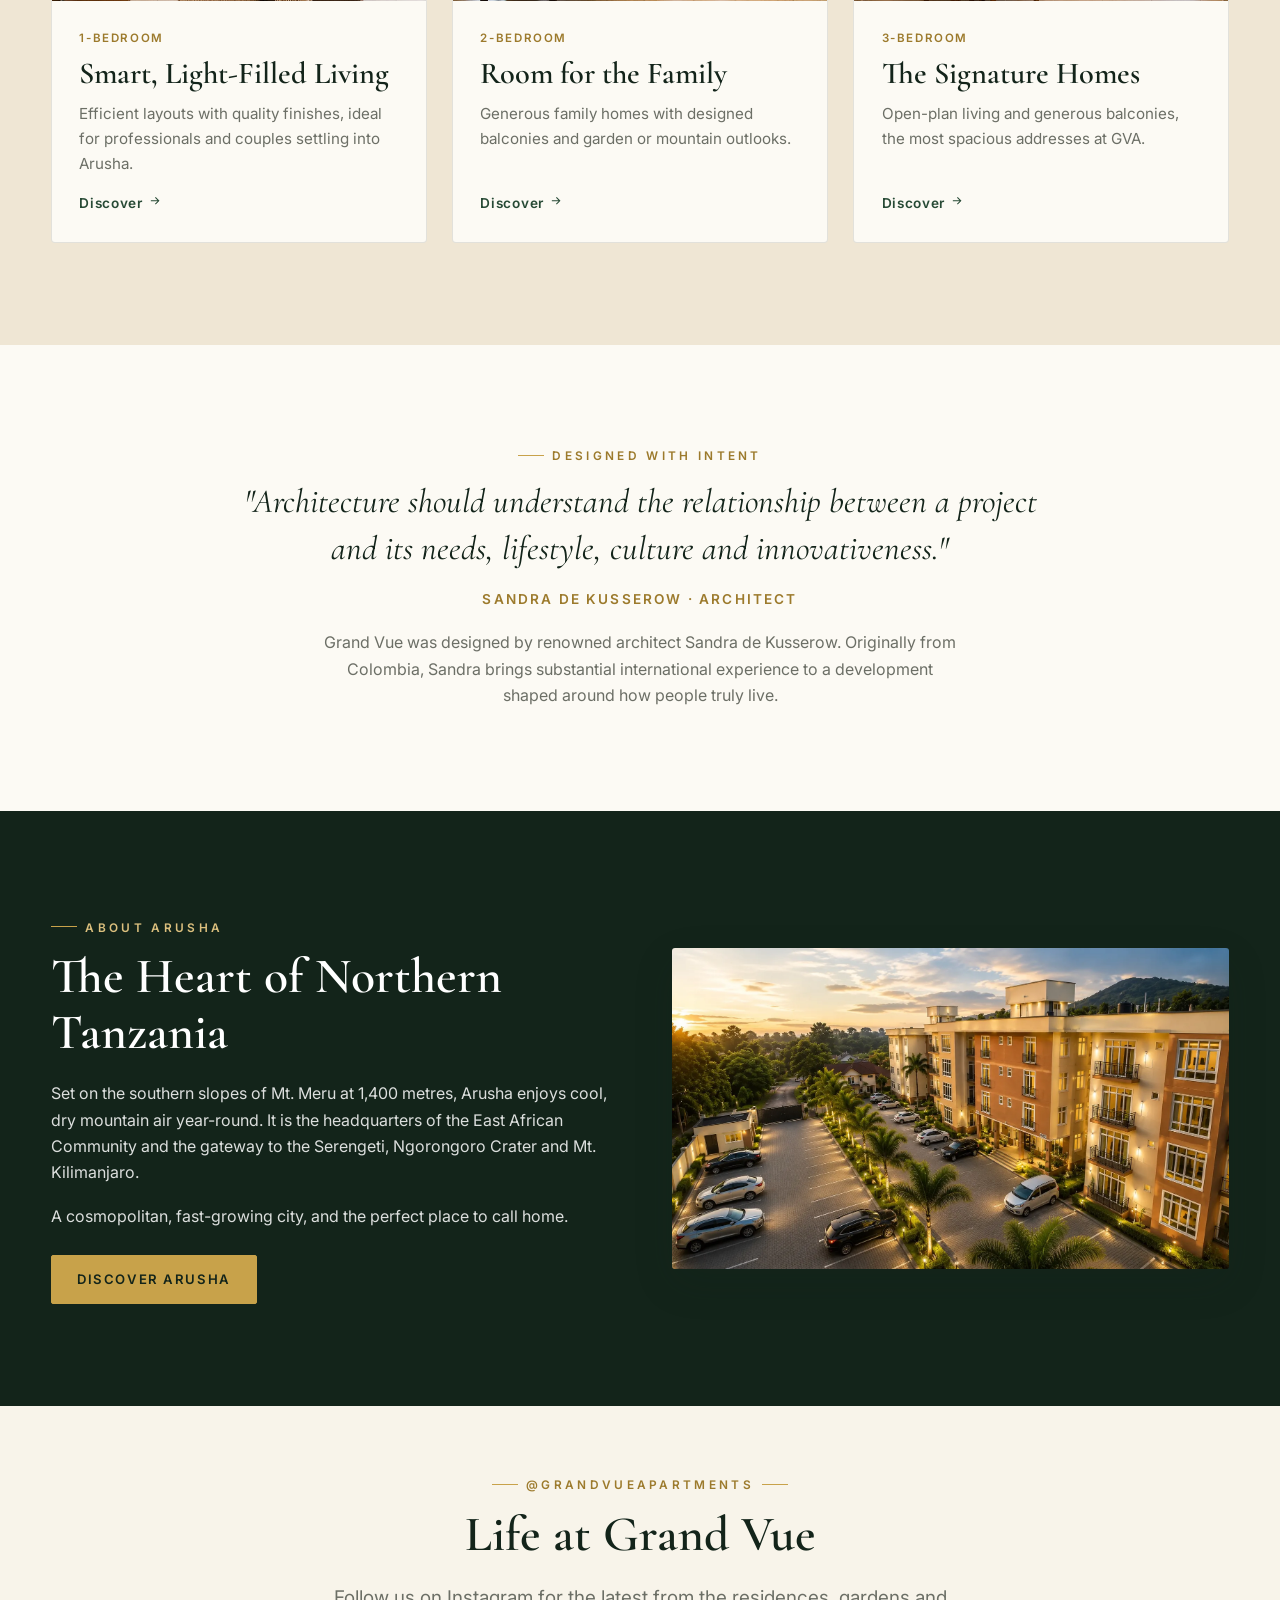
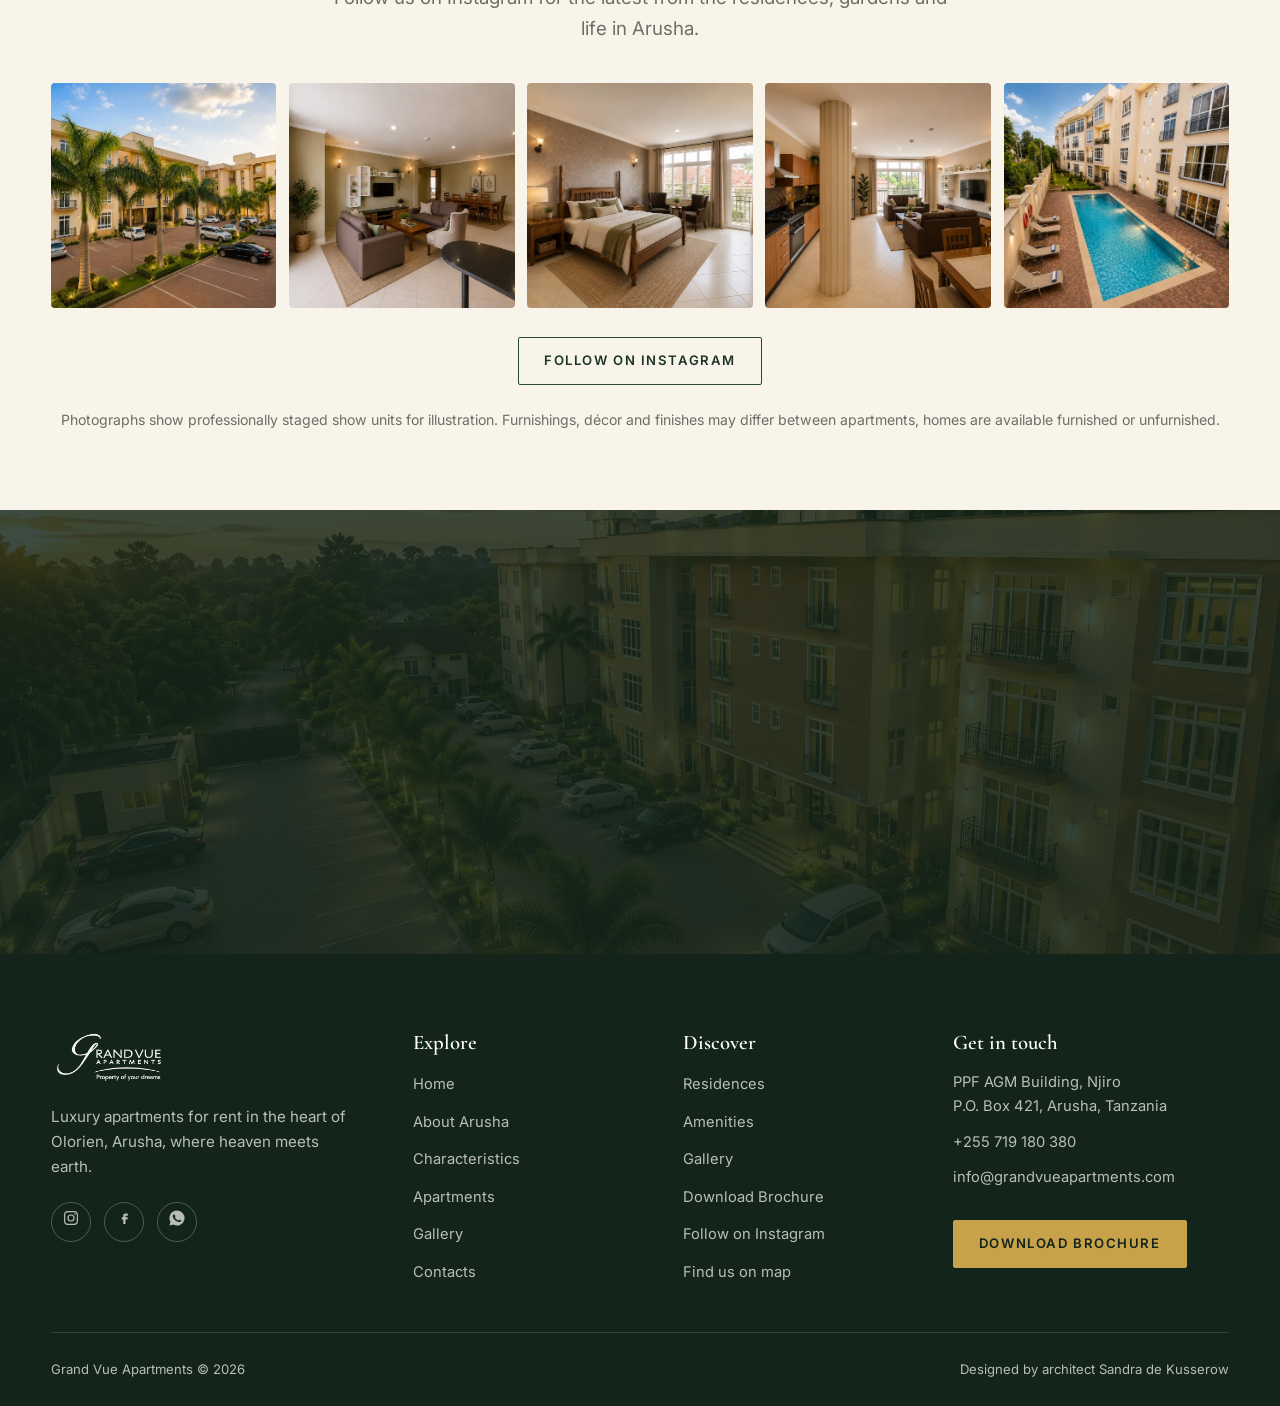
==== commit a4fa0df2: "Production polish: remove em-dashes, soften copy, fix og:image to live domain - Replace all em-dashe" ====
--- a/index.html
+++ b/index.html
@@ -3,8 +3,8 @@
 <head>
 <meta charset="utf-8">
 <meta name="viewport" content="width=device-width,initial-scale=1">
-<title>Grand Vue Apartments | Luxury Apartments for Rent — Olorien, Arusha</title>
-<meta name="description" content="Now leasing — Grand Vue Apartments, 55 luxury residences for rent in the heart of Olorien, Arusha. Furnished &amp; unfurnished homes with pool, gym, gardens and views of Mt. Meru and Mt. Kilimanjaro.">
+<title>Grand Vue Apartments | Luxury Apartments for Rent, Olorien, Arusha</title>
+<meta name="description" content="Now leasing, Grand Vue Apartments, 55 luxury residences for rent in the heart of Olorien, Arusha. Furnished &amp; unfurnished homes with pool, gym, gardens and views of Mt. Meru and Mt. Kilimanjaro.">
 <link rel="icon" href="assets/img/logo.png">
 <link rel="preload" as="image" href="assets/img/grand-vue-apartments-exterior-front.webp" fetchpriority="high">
 <link rel="preconnect" href="https://fonts.googleapis.com">
@@ -14,10 +14,10 @@
 <link rel="canonical" href="https://www.grandvueapartments.com/">
 <meta property="og:type" content="website">
 <meta property="og:site_name" content="Grand Vue Apartments">
-<meta property="og:title" content="Grand Vue Apartments | Luxury Apartments for Rent — Olorien, Arusha">
-<meta property="og:description" content="Now leasing — Grand Vue Apartments, 55 luxury residences for rent in the heart of Olorien, Arusha. Furnished &amp; unfurnished homes with pool, gym, gardens and views of Mt. Meru and Mt. Kilimanjaro.">
+<meta property="og:title" content="Grand Vue Apartments | Luxury Apartments for Rent, Olorien, Arusha">
+<meta property="og:description" content="Now leasing, Grand Vue Apartments, 55 luxury residences for rent in the heart of Olorien, Arusha. Furnished &amp; unfurnished homes with pool, gym, gardens and views of Mt. Meru and Mt. Kilimanjaro.">
 <meta property="og:url" content="https://www.grandvueapartments.com/">
-<meta property="og:image" content="https://garvchadha11-dev.github.io/grandvue-site/assets/img/grand-vue-apartments-exterior-front.jpg">
+<meta property="og:image" content="https://www.grandvueapartments.com/assets/img/grand-vue-apartments-exterior-front.jpg">
 <meta property="og:image:width" content="1537">
 <meta property="og:image:height" content="1023">
 <meta property="og:image:alt" content="Grand Vue Apartments exterior, Olorien, Arusha">
@@ -27,7 +27,7 @@
  "@context": "https://schema.org",
  "@type": "ApartmentComplex",
  "name": "Grand Vue Apartments",
- "description": "55 luxury residences for rent in the heart of Olorien, Arusha, Tanzania \u2014 furnished and unfurnished one, two and three-bedroom apartments, with swimming pool, gym, landscaped gardens and views of Mt. Meru and Mt. Kilimanjaro.",
+ "description": "55 luxury residences for rent in the heart of Olorien, Arusha, Tanzania, furnished and unfurnished one, two and three-bedroom apartments, with swimming pool, gym, landscaped gardens and views of Mt. Meru and Mt. Kilimanjaro.",
  "url": "https://www.grandvueapartments.com/",
  "telephone": "+255719180380",
  "email": "info@grandvueapartments.com",
@@ -133,7 +133,7 @@
   <div class="hero-inner">
     <span class="eyebrow">Now Leasing · Olorien · Arusha</span>
     <h1>Where Heaven<br>Meets Earth</h1>
-    <p>Luxury apartments for rent at Arusha's landmark residential address — 55 elegant homes wrapped in lush gardens, with breathtaking views of Mt. Meru and Mt. Kilimanjaro. Furnished and unfurnished, ready when you are.</p>
+    <p>Luxury apartments for rent at Arusha's landmark residential address, 55 elegant homes wrapped in lush gardens, with breathtaking views of Mt. Meru and Mt. Kilimanjaro. Furnished and unfurnished, ready when you are.</p>
     <div class="hero-actions">
       <a href="apartments.html" class="btn btn-gold">Explore Residences</a>
       <a href="contacts.html" class="btn btn-outline">Book a Viewing</a>
@@ -153,8 +153,8 @@
     <div data-reveal data-delay="1">
       <span class="eyebrow">Welcome to GVA</span>
       <h2>Your New Home in Arusha</h2>
-      <p>Grand Vue Apartments is a state-of-the-art residential community in <a href="about-arusha.html" style="color:var(--gold-dark);font-weight:600">Arusha</a>, Tanzania. Conveniently and securely set in the urban oasis at the heart of Olorien, it is framed by lush gardens and the breathtaking scenery of Mt. Meru and Mt. Kilimanjaro to enhance your relaxation and comfort.</p>
-      <p>GVA comprises 55 apartments for rent, with one, two and three-bedroom layouts — available furnished or unfurnished, perfectly suited to you and your family. It is a stylish way of living, bringing together amenities elegantly composed with a modern, contemporary influence.</p>
+      <p>Grand Vue Apartments is a modern residential community in <a href="about-arusha.html" style="color:var(--gold-dark);font-weight:600">Arusha</a>, Tanzania. Quietly and securely set at the heart of Olorien, it is framed by lush gardens and the breathtaking scenery of Mt. Meru and Mt. Kilimanjaro.</p>
+      <p>GVA comprises 55 apartments for rent, with one, two and three-bedroom layouts, available furnished or unfurnished, perfectly suited to you and your family. It is a stylish way of living, bringing together amenities elegantly composed with a modern, contemporary influence.</p>
       <p style="margin-bottom:1.6rem">We don't settle for less. Whether you are relocating, posted to Arusha or simply ready for a better address, GVA is where heaven meets earth.</p>
       <a href="characteristics.html" class="btn btn-ghost">View Features &amp; Amenities</a>
     </div>
@@ -179,13 +179,13 @@
     <div class="center" data-reveal style="max-width:640px;margin-inline:auto;margin-bottom:3rem">
       <span class="eyebrow">Why Grand Vue</span>
       <h2>A Standard Above</h2>
-      <p class="lead">The homes at Grand Vue set themselves apart with high quality and superior standards — every feature and amenity today's living calls for.</p>
+      <p class="lead">The homes at Grand Vue set themselves apart with high quality and superior standards, every feature and amenity today's living calls for.</p>
     </div>
     <div class="grid grid-4">
       <div class="card" data-reveal>
         <div class="ic" data-icon="pin"></div>
         <h3>Prime Olorien Address</h3>
-        <p>Secure, leafy and central — moments from Arusha's diplomatic, business and lifestyle quarters.</p>
+        <p>Secure, leafy and central, moments from Arusha's diplomatic, business and lifestyle quarters.</p>
       </div>
       <div class="card" data-reveal data-delay="1">
         <div class="ic" data-icon="check"></div>
@@ -220,7 +220,7 @@
         <div class="body">
           <span class="tag">1-Bedroom</span>
           <h3>Smart, Light-Filled Living</h3>
-          <p>Efficient layouts with quality finishes — ideal for professionals and couples settling into Arusha.</p>
+          <p>Efficient layouts with quality finishes, ideal for professionals and couples settling into Arusha.</p>
           <a href="apartments.html" class="arrow">Discover <span data-icon="arrow"></span></a>
         </div>
       </article>
@@ -238,7 +238,7 @@
         <div class="body">
           <span class="tag">3-Bedroom</span>
           <h3>The Signature Homes</h3>
-          <p>Open-plan living and generous balconies — the most spacious addresses at GVA.</p>
+          <p>Open-plan living and generous balconies, the most spacious addresses at GVA.</p>
           <a href="apartments.html" class="arrow">Discover <span data-icon="arrow"></span></a>
         </div>
       </article>
@@ -263,7 +263,7 @@
       <span class="eyebrow">About Arusha</span>
       <h2>The Heart of Northern Tanzania</h2>
       <p>Set on the southern slopes of Mt. Meru at 1,400 metres, Arusha enjoys cool, dry mountain air year-round. It is the headquarters of the East African Community and the gateway to the Serengeti, Ngorongoro Crater and Mt. Kilimanjaro.</p>
-      <p style="margin-bottom:1.6rem">A cosmopolitan, fast-growing city — and the perfect place to call home.</p>
+      <p style="margin-bottom:1.6rem">A cosmopolitan, fast-growing city, and the perfect place to call home.</p>
       <a href="about-arusha.html" class="btn btn-gold">Discover Arusha</a>
     </div>
     <div class="split-media" data-reveal data-delay="1">
@@ -288,7 +288,7 @@
       <a href="https://www.instagram.com/grandvueapartments/" target="_blank" rel="noopener" aria-label="Grand Vue Apartments on Instagram"><img src="assets/img/grand-vue-apartments-swimming-pool.webp" alt="Swimming pool at Grand Vue Apartments at dusk" loading="lazy" width="1400" height="1052"><span class="ig-ic" data-icon="ig"></span></a>
     </div>
     <p class="center" style="margin-top:1.8rem" data-reveal><a href="https://www.instagram.com/grandvueapartments/" target="_blank" rel="noopener" class="btn btn-ghost">Follow on Instagram</a></p>
-    <p class="center" style="margin-top:1.4rem;color:var(--muted);font-size:.88rem" data-reveal>Photographs show professionally staged show units for illustration. Furnishings, décor and finishes may differ between apartments — homes are available furnished or unfurnished.</p>
+    <p class="center" style="margin-top:1.4rem;color:var(--muted);font-size:.88rem" data-reveal>Photographs show professionally staged show units for illustration. Furnishings, décor and finishes may differ between apartments, homes are available furnished or unfurnished.</p>
   </div>
 </section>
 
@@ -310,7 +310,7 @@
     <div class="footer-top">
       <div>
         <img class="flogo" src="assets/img/logo.png" alt="Grand Vue Apartments" width="214" height="102">
-        <p class="ftagline">Luxury apartments for rent in the heart of Olorien, Arusha — where heaven meets earth.</p>
+        <p class="ftagline">Luxury apartments for rent in the heart of Olorien, Arusha, where heaven meets earth.</p>
         <div class="fsocial">
           <a href="https://www.instagram.com/grandvueapartments/" target="_blank" rel="noopener" aria-label="Instagram"><span data-icon="ig"></span></a>
           <a href="https://www.facebook.com/GrandVueApartmentsLimited" target="_blank" rel="noopener" aria-label="Facebook"><span data-icon="fb"></span></a>
